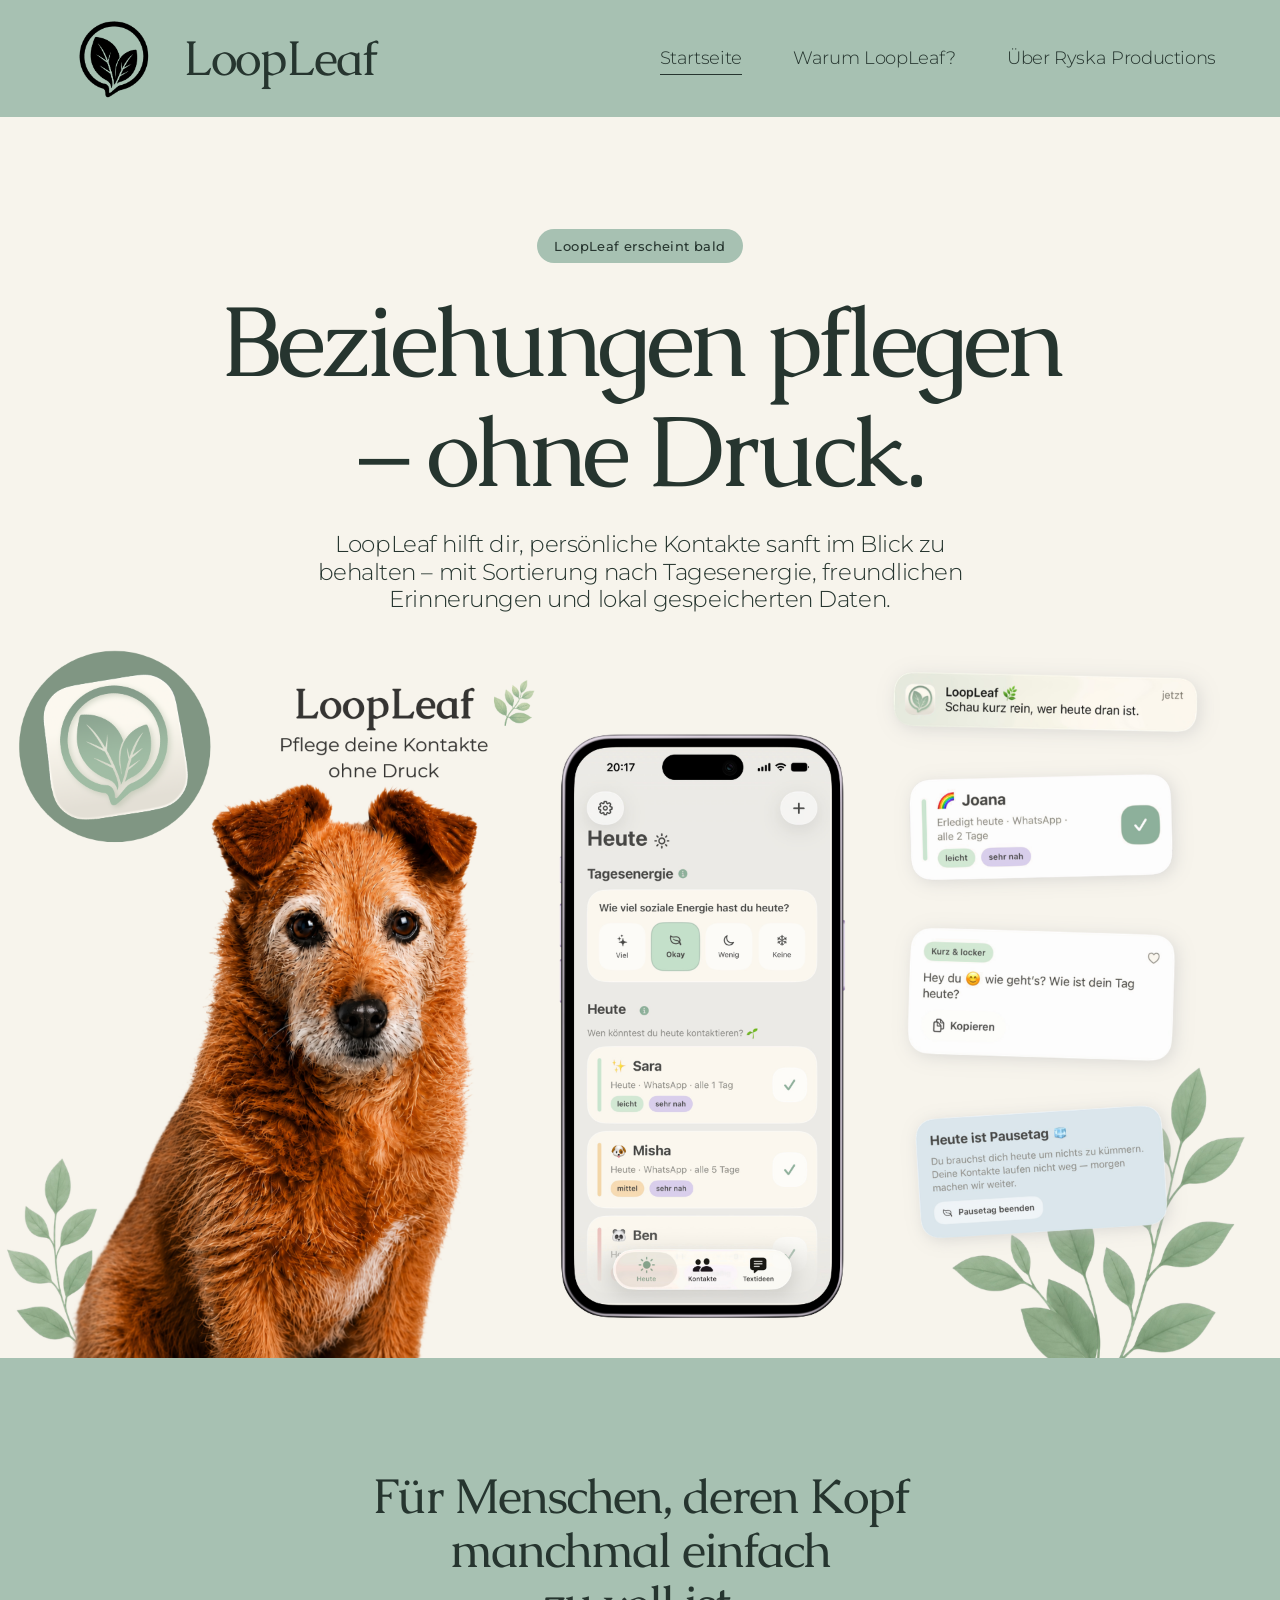
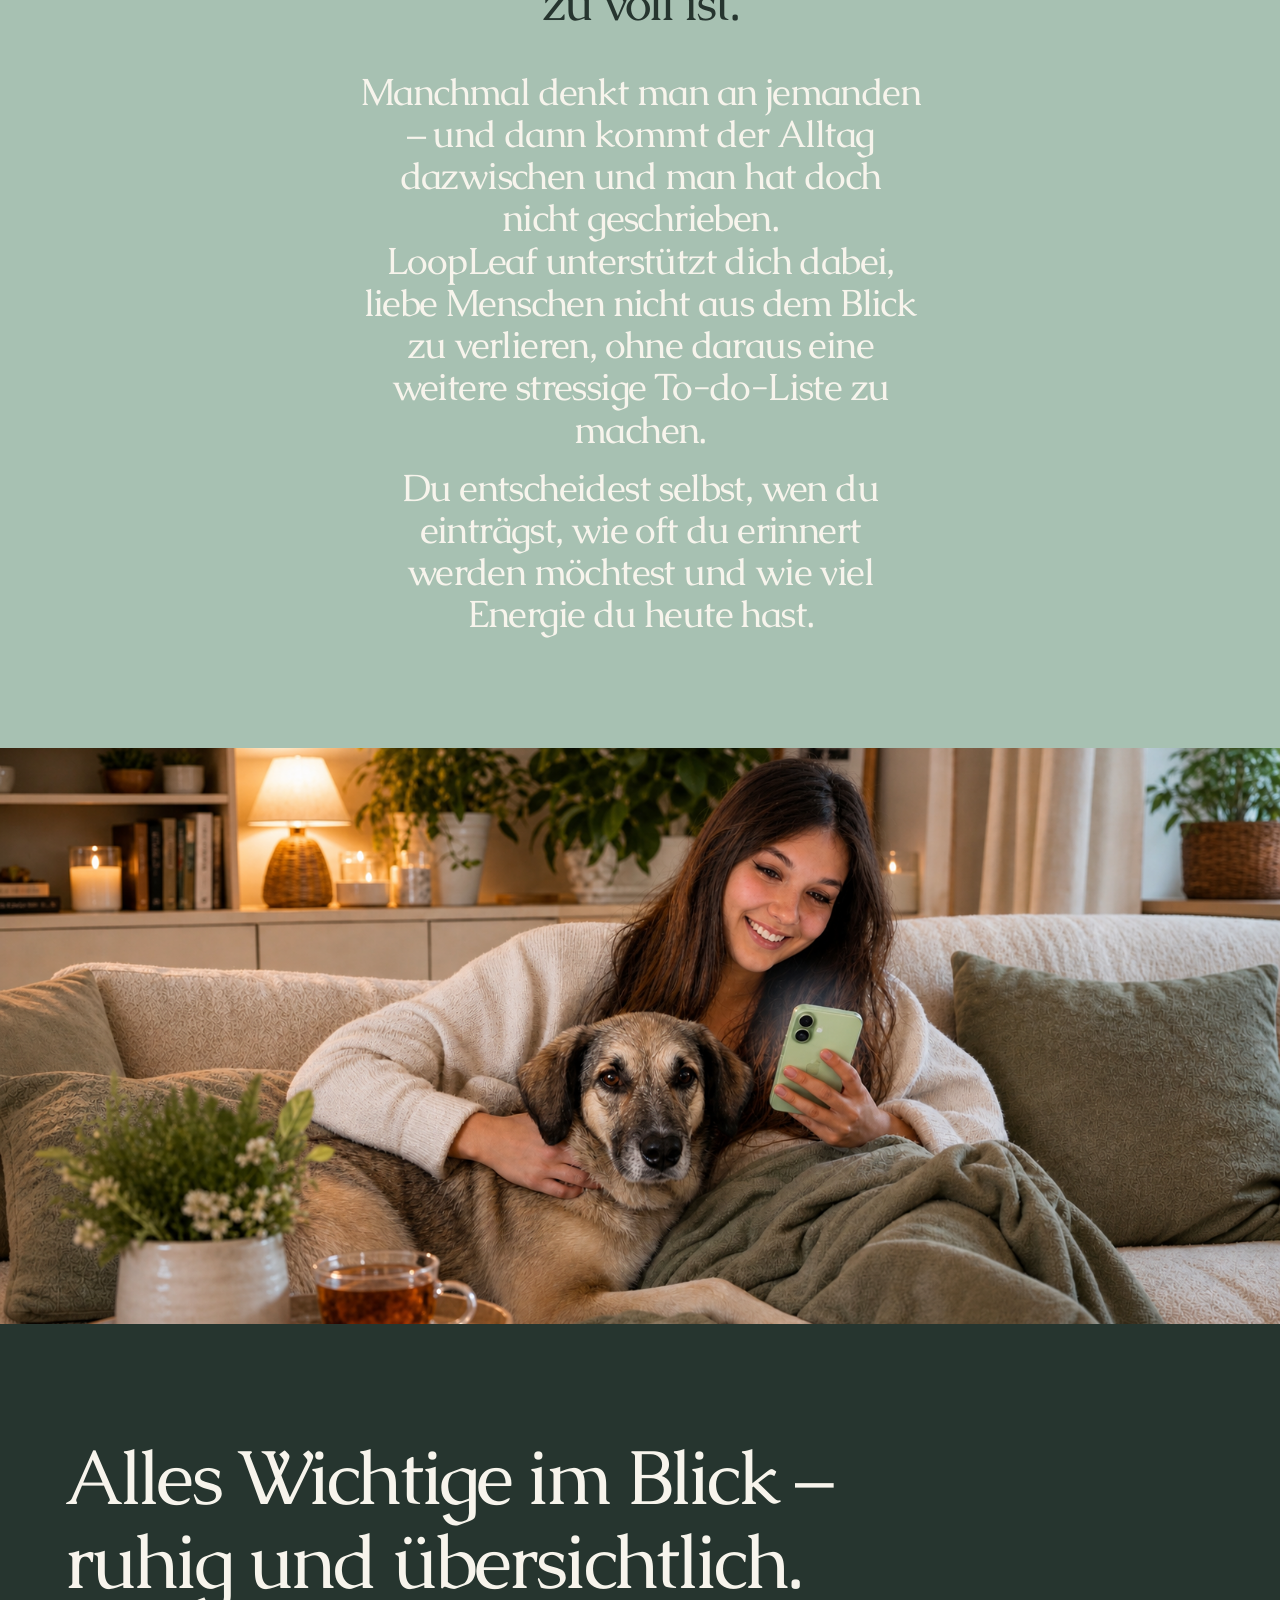
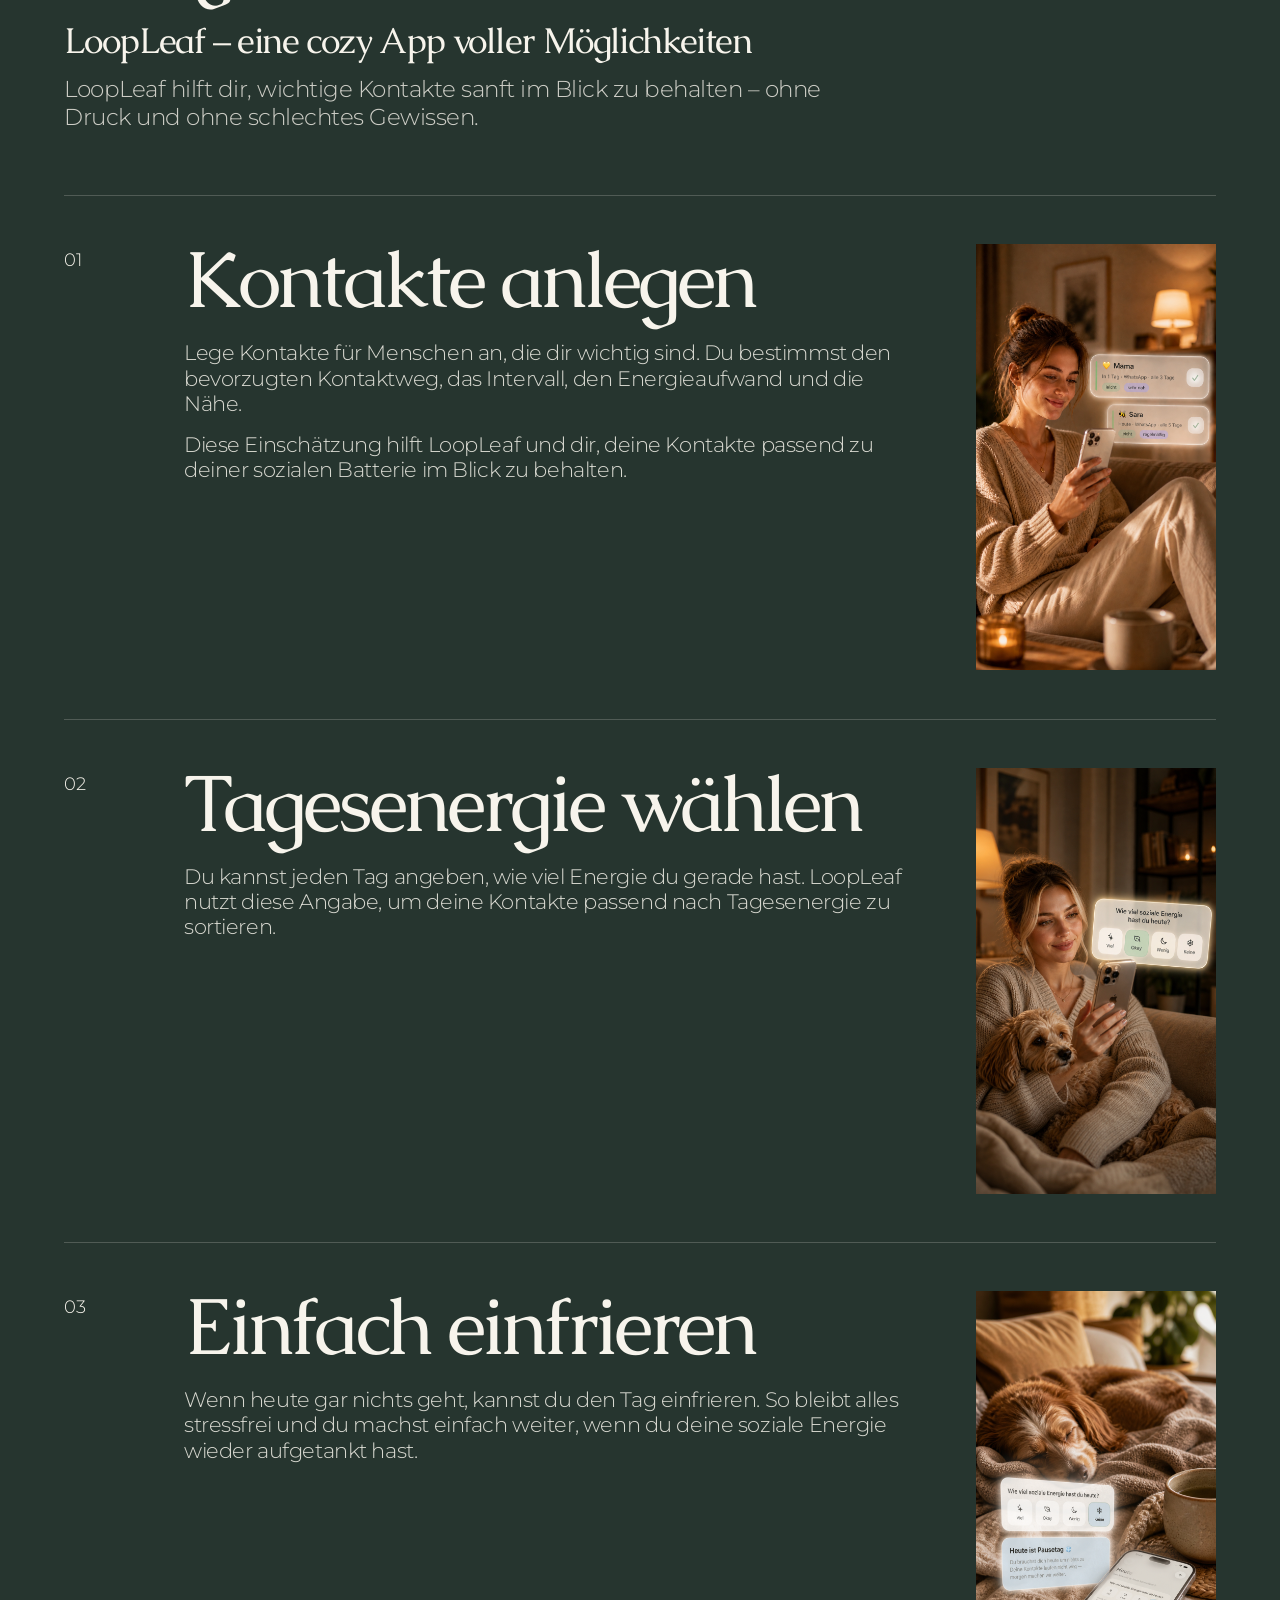
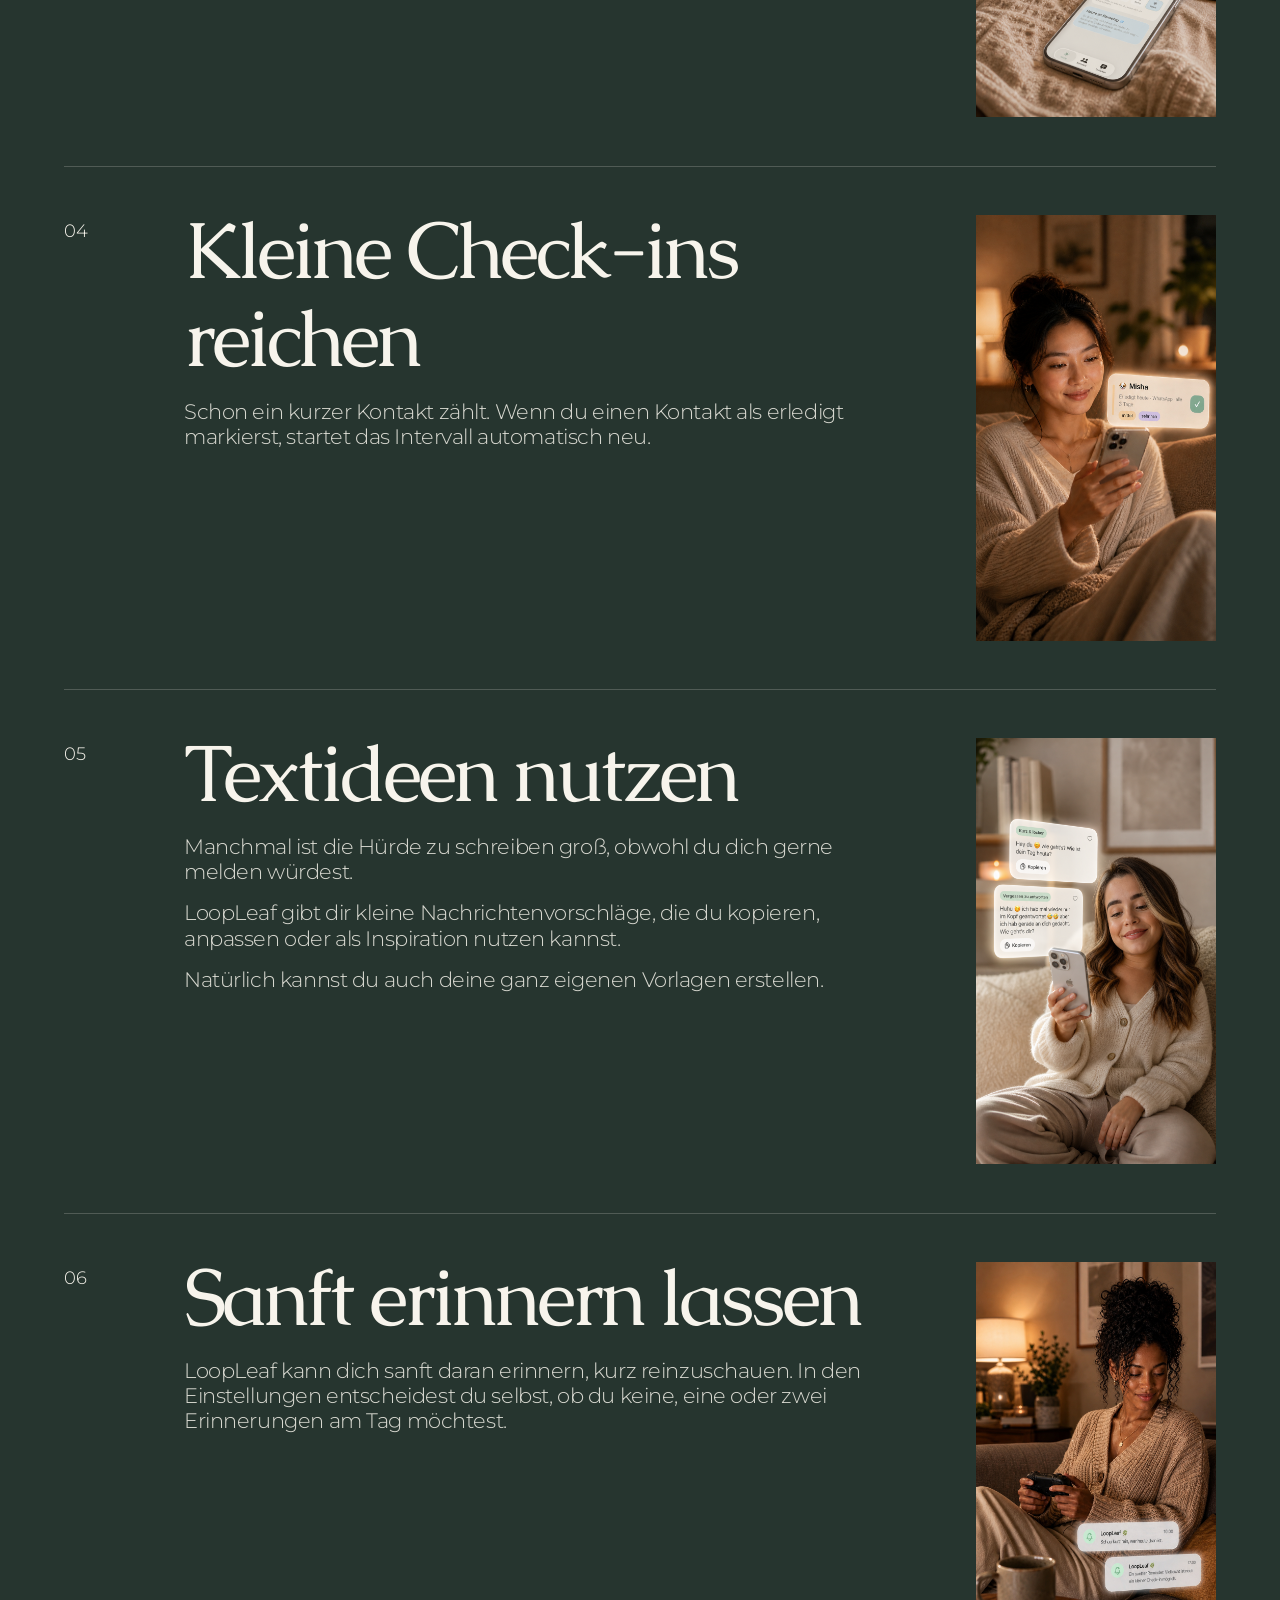
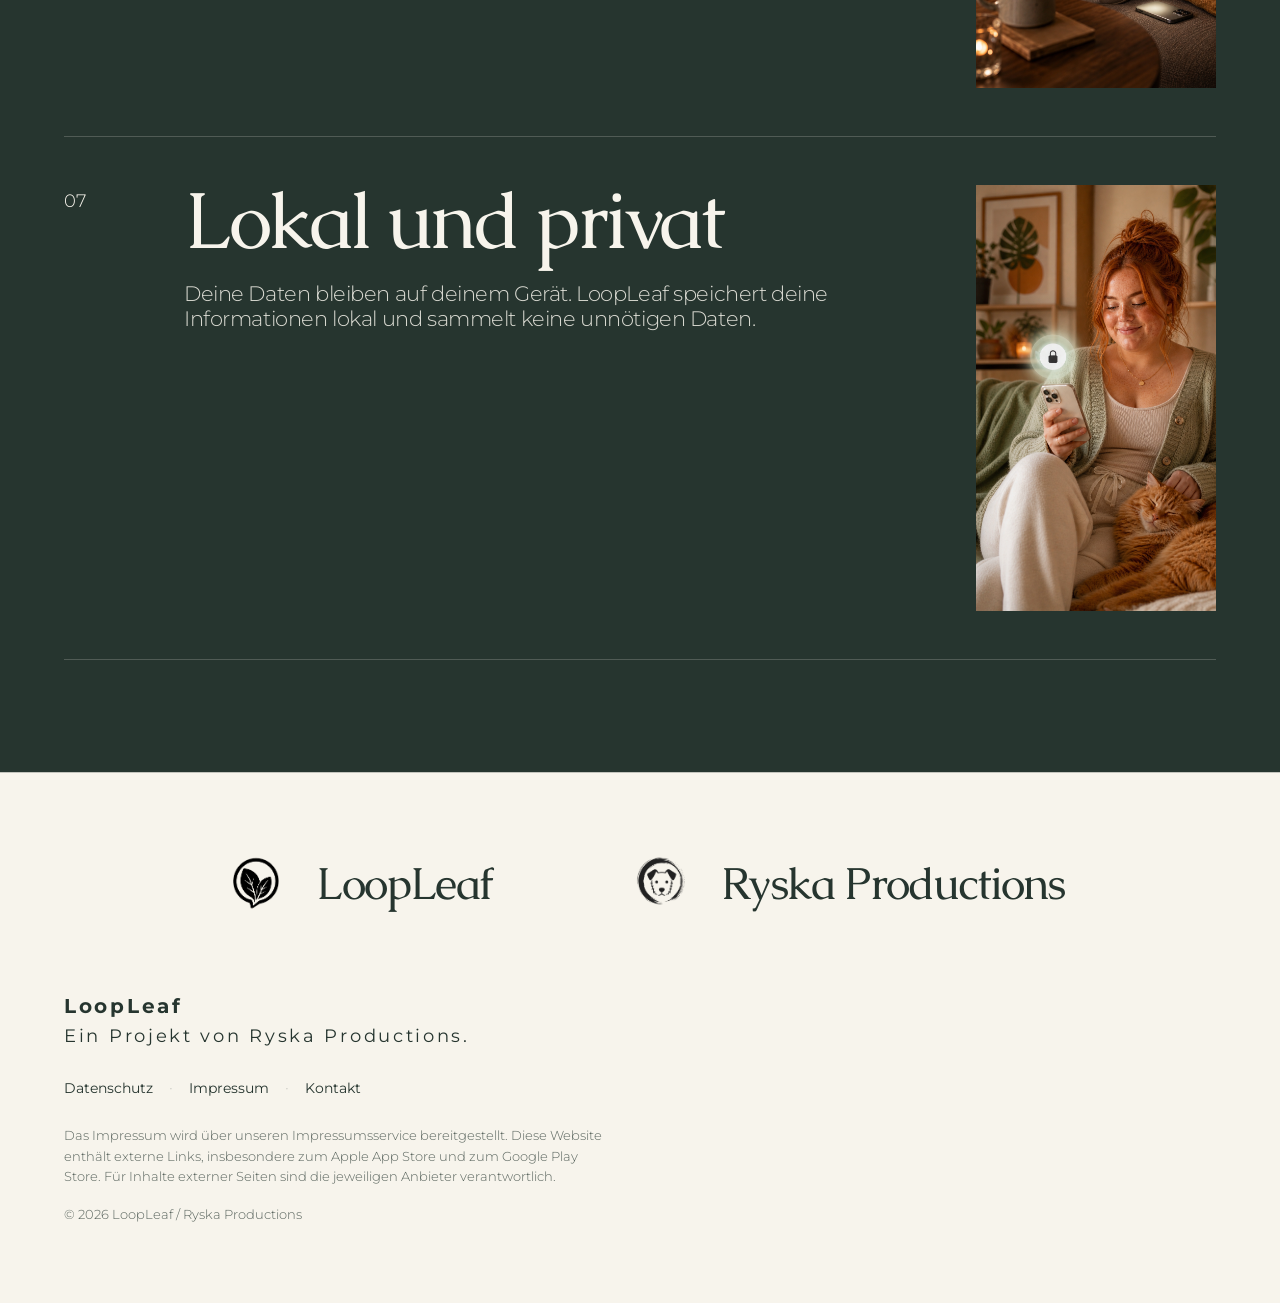
==== index.html @ a7866416 "Add Warum LoopLeaf page" ====
<!DOCTYPE html>
<html lang="de">
<head>
  <meta charset="UTF-8">
  <meta name="viewport" content="width=device-width, initial-scale=1.0">
  <meta name="description" content="LoopLeaf – Beziehungen pflegen ohne Druck. Eine iOS-App von Ryska Productions.">
  <title>LoopLeaf – Beziehungen pflegen ohne Druck.</title>
  <link rel="stylesheet" href="css/styles.css">
  <link rel="icon" href="assets/logos/loopleaf-app-icon-green.png" type="image/png">
  <link rel="apple-touch-icon" href="assets/logos/loopleaf-app-icon-green.png">

  <!-- Open Graph / Social Preview -->
  <meta property="og:type"         content="website">
  <meta property="og:url"          content="https://www.loopleaf.de/">
  <meta property="og:title"        content="LoopLeaf – Beziehungen pflegen ohne Druck.">
  <meta property="og:description"  content="LoopLeaf hilft dir, persönliche Kontakte sanft im Blick zu behalten – ohne Druck und ohne schlechtes Gewissen. Eine App von Ryska Productions.">
  <meta property="og:image"        content="https://www.loopleaf.de/assets/images/OG-Bild-LoopLeaf-1200x630-komp.jpg">
  <meta property="og:image:width"  content="1200">
  <meta property="og:image:height" content="630">
  <meta property="og:image:alt"    content="LoopLeaf – Beziehungen pflegen ohne Druck">
  <meta name="twitter:card"        content="summary_large_image">
  <meta name="twitter:title"       content="LoopLeaf – Beziehungen pflegen ohne Druck.">
  <meta name="twitter:description" content="LoopLeaf hilft dir, persönliche Kontakte sanft im Blick zu behalten – ohne Druck und ohne schlechtes Gewissen. Eine App von Ryska Productions.">
  <meta name="twitter:image"       content="https://www.loopleaf.de/assets/images/OG-Bild-LoopLeaf-1200x630-komp.jpg">
</head>
<body>

  <!-- HEADER -->
  <header class="site-header" id="site-header">
    <div class="header-inner">

      <a href="index.html" class="site-logo" aria-label="LoopLeaf – zur Startseite">
        <img src="assets/logos/loopleaf-logo-black.png" alt="" aria-hidden="true" class="site-logo__icon">
        <span class="site-logo__text">LoopLeaf</span>
      </a>

      <nav class="site-nav" id="site-nav" aria-label="Hauptnavigation">
        <ul role="list">
          <li><a href="index.html" aria-current="page">Startseite</a></li>
          <li><a href="warum.html">Warum LoopLeaf?</a></li>
          <li><a href="ryska.html">Über Ryska Productions</a></li>
        </ul>
      </nav>

      <button
        class="nav-toggle"
        id="nav-toggle"
        aria-expanded="false"
        aria-controls="mobile-nav"
        aria-label="Menü öffnen"
      >
        <span class="nav-toggle-bar" aria-hidden="true"></span>
        <span class="nav-toggle-bar" aria-hidden="true"></span>
        <span class="nav-toggle-bar" aria-hidden="true"></span>
      </button>

    </div>
  </header>

  <!-- MOBILE NAVIGATION -->
  <nav class="mobile-nav" id="mobile-nav" aria-label="Mobile Navigation" aria-hidden="true">
    <ul role="list">
      <li><a href="index.html" aria-current="page">Startseite</a></li>
      <li><a href="warum.html">Warum LoopLeaf?</a></li>
      <li><a href="ryska.html">Über Ryska Productions</a></li>
      <li><a href="datenschutz.html">Datenschutz</a></li>
      <li><a href="https://mein.online-impressum.de/ryska-productions/" target="_blank" rel="noopener noreferrer">Impressum</a></li>
      <li><a href="mailto:ryskaproductions@gmail.com">Kontakt</a></li>
    </ul>
  </nav>

  <!-- HAUPTINHALT -->
  <main id="main-content">

    <!-- 1. HERO -->
    <section class="hero">

      <!-- Textbereich im Container zentriert -->
      <div class="container">
        <div class="hero-text">
          <span class="hero-badge">LoopLeaf erscheint bald</span>
          <h1>Beziehungen pflegen – ohne Druck.</h1>
          <p class="hero-intro">
            LoopLeaf hilft dir, persönliche Kontakte sanft im Blick zu behalten –
            mit Sortierung nach Tagesenergie, freundlichen Erinnerungen und
            lokal gespeicherten Daten.
          </p>
        </div>
      </div>

      <!-- Bild außerhalb des Containers für maximale Breite -->
      <div class="hero-media">
        <picture>
          <source media="(min-width: 1024px)" srcset="assets/images/LoopLeaf-Hero-web-neue-Heute-Seite-richtige-Farbe-Sara.png">
          <source media="(min-width: 768px)" srcset="assets/images/LoopLeaf-Hero-tablet-neue-Heute-Seite-richtige-Farbe-Sara.png">
          <img
            src="assets/images/LoopLeaf-Hero-mobil-neue-Heute-Seite-richtige-Farbe-Sara.png"
            alt="LoopLeaf App Vorschau mit Kontaktliste und sanften Erinnerungen"
            class="hero-image"
          >
        </picture>
      </div>

    </section>


    <!-- 2. ZIELGRUPPEN-ABSCHNITT -->
    <section class="target-section" aria-labelledby="target-heading">
      <div class="container">
        <h2 id="target-heading">Für Menschen, deren Kopf<br>manchmal einfach<br>zu voll ist.</h2>
        <p>
          Manchmal denkt man an jemanden – und dann kommt der Alltag dazwischen und man hat doch nicht geschrieben.<br>
          LoopLeaf unterstützt dich dabei, liebe Menschen nicht aus dem Blick zu verlieren,
          ohne daraus eine weitere stressige To-do-Liste zu machen.
        </p>
        <p>
          Du entscheidest selbst, wen du einträgst, wie oft du erinnert werden möchtest
          und wie viel Energie du heute hast.
        </p>
      </div>
    </section>


    <!-- 3. SOFA-BILD -->
    <div class="sofa-image-section">
      <img
        src="assets/images/loopleaf-sofa-scene.png"
        alt="Frau entspannt mit Hund auf dem Sofa und schaut auf ihr Smartphone"
      >
    </div>


    <!-- 4. FEATURES -->
    <section class="features-section" aria-labelledby="features-heading">
      <div class="container">

        <div class="features-intro">
          <h2 id="features-heading">Alles Wichtige<br class="mobile-br"> im Blick –<br>ruhig und<br class="mobile-br"> übersichtlich.</h2>
          <p class="features-subline">LoopLeaf – eine cozy App voller Möglichkeiten</p>
          <p class="features-desc">
            LoopLeaf hilft dir, wichtige Kontakte sanft im Blick zu behalten –
            ohne Druck und ohne schlechtes Gewissen.
          </p>
        </div>

        <div class="features-list">

          <!-- Feature 01 -->
          <article class="feature-item">
            <p class="feature-number">01</p>
            <div class="feature-content">
              <h3>Kontakte anlegen</h3>
              <p>
                Lege Kontakte für Menschen an, die dir wichtig sind. Du bestimmst den
                bevorzugten Kontaktweg, das Intervall, den Energieaufwand und die Nähe.
              </p>
              <p>
                Diese Einschätzung hilft LoopLeaf und dir, deine Kontakte passend zu deiner
                sozialen Batterie im Blick zu behalten.
              </p>
            </div>
            <img
              src="assets/images/feature-kontakte.png"
              alt="Kontaktübersicht in der LoopLeaf App"
              class="feature-image"
            >
          </article>

          <!-- Feature 02 -->
          <article class="feature-item">
            <p class="feature-number">02</p>
            <div class="feature-content">
              <h3>Tagesenergie wählen</h3>
              <p>
                Du kannst jeden Tag angeben, wie viel Energie du gerade hast.
                LoopLeaf nutzt diese Angabe, um deine Kontakte passend nach
                Tagesenergie zu sortieren.
              </p>
            </div>
            <img
              src="assets/images/feature-tagesenergie.png"
              alt="Frau mit Hund wählt ihre Tagesenergie"
              class="feature-image"
            >
          </article>

          <!-- Feature 03 -->
          <article class="feature-item">
            <p class="feature-number">03</p>
            <div class="feature-content">
              <h3>Einfach einfrieren</h3>
              <p>
                Wenn heute gar nichts geht, kannst du den Tag einfrieren.
                So bleibt alles stressfrei und du machst einfach weiter, wenn du deine soziale Energie wieder aufgetankt hast.
              </p>
            </div>
            <img
              src="assets/images/feature-pausetag.png"
              alt="Schlafender Hund als Symbol für den Pausetag"
              class="feature-image"
            >
          </article>

          <!-- Feature 04 -->
          <article class="feature-item">
            <p class="feature-number">04</p>
            <div class="feature-content">
              <h3>Kleine Check-ins reichen</h3>
              <p>
                Schon ein kurzer Kontakt zählt. Wenn du einen Kontakt als erledigt
                markierst, startet das Intervall automatisch neu.
              </p>
            </div>
            <img
              src="assets/images/feature-checkin.png"
              alt="Frau hakt einen Kontakt in LoopLeaf ab"
              class="feature-image"
            >
          </article>

          <!-- Feature 05 -->
          <article class="feature-item">
            <p class="feature-number">05</p>
            <div class="feature-content">
              <h3>Textideen nutzen</h3>
              <p>
                Manchmal ist die Hürde zu schreiben groß, obwohl du dich gerne
                melden würdest.
              </p>
              <p>
                LoopLeaf gibt dir kleine Nachrichtenvorschläge, die du kopieren,
                anpassen oder als Inspiration nutzen kannst.
              </p>
              <p>
                Natürlich kannst du auch deine ganz eigenen Vorlagen erstellen.
              </p>
            </div>
            <img
              src="assets/images/feature-textideen.png"
              alt="Nachrichtenvorschläge in der LoopLeaf App"
              class="feature-image"
            >
          </article>

          <!-- Feature 06 -->
          <article class="feature-item">
            <p class="feature-number">06</p>
            <div class="feature-content">
              <h3>Sanft erinnern lassen</h3>
              <p>
                LoopLeaf kann dich sanft daran erinnern, kurz reinzuschauen.
                In den Einstellungen entscheidest du selbst, ob du keine, eine
                oder zwei Erinnerungen am Tag möchtest.
              </p>
            </div>
            <img
              src="assets/images/feature-erinnerungen.png"
              alt="Sanfte Benachrichtigung von LoopLeaf"
              class="feature-image"
            >
          </article>

          <!-- Feature 07 -->
          <article class="feature-item">
            <p class="feature-number">07</p>
            <div class="feature-content">
              <h3>Lokal und privat</h3>
              <p>
                Deine Daten bleiben auf deinem Gerät. LoopLeaf speichert deine
                Informationen lokal und sammelt keine unnötigen Daten.
              </p>
            </div>
            <img
              src="assets/images/feature-lokal-privat.png"
              alt="Frau mit Katze als Symbol für Privatsphäre und Sicherheit"
              class="feature-image"
            >
          </article>

        </div>
      </div>
    </section>

  </main>


  <!-- FOOTER -->
  <footer class="site-footer">
    <div class="footer-inner">

      <!-- Obere Branding-Zeile -->
      <div class="footer-brand-row">
        <div class="footer-brand-item">
          <img src="assets/logos/loopleaf-logo-black.png" alt="" aria-hidden="true" class="footer-brand-logo">
          <span class="footer-brand-title">LoopLeaf</span>
        </div>
        <div class="footer-brand-item">
          <img src="assets/logos/ryska-productions-logo.png" alt="" aria-hidden="true" class="footer-brand-logo">
          <span class="footer-brand-title">Ryska Productions</span>
        </div>
      </div>

      <!-- Unterer Textblock -->
      <div class="footer-meta">
        <p class="footer-small-heading">LoopLeaf</p>
        <p class="footer-subline">Ein Projekt von Ryska Productions.</p>

        <nav class="footer-nav" aria-label="Footer-Navigation">
          <a href="datenschutz.html">Datenschutz</a>
          <span class="footer-divider" aria-hidden="true">·</span>
          <a href="https://mein.online-impressum.de/ryska-productions/" target="_blank" rel="noopener noreferrer">Impressum</a>
          <span class="footer-divider" aria-hidden="true">·</span>
          <a href="mailto:ryskaproductions@gmail.com">Kontakt</a>
        </nav>

        <p class="footer-note">
          Das Impressum wird über unseren Impressumsservice bereitgestellt.
          Diese Website enthält externe Links, insbesondere zum Apple App Store und zum Google Play Store.
          Für Inhalte externer Seiten sind die jeweiligen Anbieter verantwortlich.
        </p>

        <p class="footer-copyright">© 2026 LoopLeaf / Ryska Productions</p>
      </div>

    </div>
  </footer>

  <script src="js/main.js"></script>
</body>
</html>
---- css/styles.css ----
/* ================================================================
   LoopLeaf Website – styles.css
   Mobile-first, responsive
   ================================================================ */


/* --- 1. FONTS (lokal eingebunden) --- */

@font-face {
  font-family: 'Montserrat';
  src: url('../assets/fonts/Montserrat/Montserrat-VariableFont_wght.ttf') format('truetype');
  font-weight: 100 900;
  font-style: normal;
  font-display: swap;
}

@font-face {
  font-family: 'Montserrat';
  src: url('../assets/fonts/Montserrat/Montserrat-Italic-VariableFont_wght.ttf') format('truetype');
  font-weight: 100 900;
  font-style: italic;
  font-display: swap;
}

@font-face {
  font-family: 'Caudex';
  src: url('../assets/fonts/caudex/Caudex-Regular.ttf') format('truetype');
  font-weight: 400;
  font-style: normal;
  font-display: swap;
}

@font-face {
  font-family: 'Caudex';
  src: url('../assets/fonts/caudex/Caudex-Bold.ttf') format('truetype');
  font-weight: 700;
  font-style: normal;
  font-display: swap;
}

@font-face {
  font-family: 'Caudex';
  src: url('../assets/fonts/caudex/Caudex-Italic.ttf') format('truetype');
  font-weight: 400;
  font-style: italic;
  font-display: swap;
}

@font-face {
  font-family: 'Caudex';
  src: url('../assets/fonts/caudex/Caudex-BoldItalic.ttf') format('truetype');
  font-weight: 700;
  font-style: italic;
  font-display: swap;
}


/* --- 2. CUSTOM PROPERTIES --- */

:root {
  /* Grundfarben */
  --color-cream:       #F7F4EC;   /* Seitenhintergrund, helle Sektionen */
  --color-dark-green:  #26352F;   /* Feature-Sektion, Überschriften, Buttons */

  /* Weitere Grundfarben */
  --color-muted:       #C3C4BD;   /* Trennlinien, dezente Ränder */
  --color-mid-green:   #8F958E;   /* sekundärer Text, gedämpfte Elemente */
  --color-text-soft:   #5A655E;   /* Fließtext weich */

  /* Akzentfarben */
  --color-sage:        #A7C1B2;   /* Kopfzeile, Badges, Highlights */
  --color-sage-dark:   #6F8B79;   /* Hover-Zustände, sekundäre Akzente */
  --color-white:       #FFFFFF;   /* Text auf dunklem / salbeigrünem Hintergrund */
  --color-sage-light:  #C8D3CC;   /* helle Sektionshintergründe (Ryska-Seite) */

  /* Aliase für Lesbarkeit im Code */
  --color-text:        var(--color-dark-green);
  --color-border-soft: var(--color-muted);
  --color-card:        var(--color-white);

  /* Schriften */
  --font-heading: 'Caudex', Georgia, serif;
  --font-body:    'Montserrat', system-ui, -apple-system, BlinkMacSystemFont, 'Segoe UI', sans-serif;

  /* Abstände */
  --space-xs:  0.5rem;
  --space-sm:  1rem;
  --space-md:  1.5rem;
  --space-lg:  2.5rem;
  --space-xl:  4rem;
  --space-2xl: 7rem;

  /* Header */
  --header-height: 64px;

  /* Rundungen */
  --radius-sm:   4px;
  --radius-md:   8px;
  --radius-pill: 999px;

  /* Übergänge */
  --transition-fast: 0.2s ease;
  --transition-base: 0.3s ease;
}


/* --- 3. RESET & BASIS --- */

*,
*::before,
*::after {
  box-sizing: border-box;
  margin: 0;
  padding: 0;
}

html {
  scroll-behavior: smooth;
}

body {
  font-family: var(--font-body);
  font-weight: 300;
  font-size: 1rem;
  line-height: 1.75;
  color: var(--color-text);
  background-color: var(--color-cream);
  padding-top: var(--header-height);
  -webkit-font-smoothing: antialiased;
  -moz-osx-font-smoothing: grayscale;
}

img {
  max-width: 100%;
  height: auto;
  display: block;
}

ul {
  list-style: none;
}

a {
  color: inherit;
  text-decoration: none;
}

button {
  font-family: var(--font-body);
  cursor: pointer;
  border: none;
  background: none;
}


/* --- 4. TYPOGRAFIE --- */

h1, h2, h3, h4, h5, h6 {
  font-family: var(--font-heading);
  font-weight: 400;
  line-height: 1.2;
  color: var(--color-dark-green);
}

h1 { font-size: clamp(2rem,   5vw, 3.5rem); }
h2 { font-size: clamp(1.5rem, 3.5vw, 2.5rem); }
h3 { font-size: clamp(1.2rem, 2.5vw, 1.75rem); }

p {
  max-width: 65ch;
}


/* --- 5. LAYOUT-UTILITIES --- */

.container {
  width: 100%;
  max-width: 1200px;
  margin-inline: auto;
  padding-inline: var(--space-md);
}

.section {
  padding-block: var(--space-xl);
}

/* Zeilenumbruch nur auf Mobile sichtbar */
.mobile-br {
  display: none;
}
@media (max-width: 768px) {
  .mobile-br {
    display: block;
  }
}


/* --- 6. HEADER --- */

.site-header {
  position: fixed;
  top: 0;
  left: 0;
  right: 0;
  z-index: 100;
  height: var(--header-height);
  background-color: var(--color-sage);
  border-bottom: none;
  transition: transform var(--transition-base);
}

.site-header--hidden {
  transform: translateY(-100%);
}

.header-inner {
  display: flex;
  align-items: center;
  justify-content: space-between;
  height: 100%;
  max-width: 1200px;
  margin-inline: auto;
  padding-inline: var(--space-md);
}

/* Logo / Brand-Gruppe links */
.site-logo {
  display: flex;
  align-items: center;
  gap: clamp(8px, 1.5vw, 20px);
  text-decoration: none;
  color: var(--color-dark-green);
}

/* Schwarzes PNG – kein Farbfilter, dunkel auf salbeigrünem Header */
.site-logo__icon {
  height: clamp(40px, 9vw, 100px);
  width: auto;
  object-fit: contain;
  flex-shrink: 0;
}

.site-logo__text {
  font-family: var(--font-heading);
  font-size: clamp(1.25rem, 3.8vw, 50px);
  font-weight: 400;
  color: var(--color-dark-green);
  letter-spacing: -0.5px;
  line-height: 1.1;
  white-space: nowrap;
}

@media (min-width: 1024px) {
  .site-logo__text {
    letter-spacing: -2px;
  }
}


/* --- 7. NAVIGATION (Desktop) --- */

.site-nav {
  display: none;
}

.site-nav ul {
  display: flex;
  align-items: center;
  gap: clamp(2rem, 4vw, 4rem);
}

.site-nav a {
  font-family: var(--font-body);
  font-weight: 300;
  font-size: 18px;
  line-height: 21.5px;
  color: var(--color-dark-green);
  text-decoration: none;
  letter-spacing: -0.36px;
  white-space: nowrap;
  transition: color var(--transition-fast);
  position: relative;
  padding-bottom: 3px;
}

.site-nav a:hover {
  color: var(--color-sage-dark);
}

/* Aktive Seite: dezente Unterlinie in Dunkelgrün */
.site-nav a[aria-current="page"] {
  color: var(--color-dark-green);
}

.site-nav a[aria-current="page"]::after {
  content: '';
  position: absolute;
  bottom: -3px;
  left: 0;
  right: 0;
  height: 1px;
  background-color: var(--color-dark-green);
}

/* Hamburger-Button (Mobile) */
.nav-toggle {
  display: flex;
  flex-direction: column;
  justify-content: center;
  gap: 5px;
  width: 44px;
  height: 44px;
  padding: 10px;
  background: none;
  border: none;
  cursor: pointer;
  color: var(--color-dark-green);
  border-radius: var(--radius-sm);
}

.nav-toggle-bar {
  display: block;
  width: 22px;
  height: 1.5px;
  background-color: var(--color-dark-green);
  border-radius: 2px;
  transition:
    transform var(--transition-base),
    opacity   var(--transition-base);
  transform-origin: center;
}

/* Hamburger → X Animation */
.nav-toggle[aria-expanded="true"] .nav-toggle-bar:nth-child(1) {
  transform: translateY(6.5px) rotate(45deg);
}
.nav-toggle[aria-expanded="true"] .nav-toggle-bar:nth-child(2) {
  opacity: 0;
  transform: scaleX(0);
}
.nav-toggle[aria-expanded="true"] .nav-toggle-bar:nth-child(3) {
  transform: translateY(-6.5px) rotate(-45deg);
}

/* Mobile Navigation (ausklappbar) */
.mobile-nav {
  display: none;
  position: fixed;
  top: var(--header-height);
  left: 0;
  right: 0;
  background-color: var(--color-sage-light);
  border-bottom: 1px solid var(--color-muted);
  z-index: 99;
  padding-block: var(--space-xs);
}

.mobile-nav.is-open {
  display: block;
}

.mobile-nav ul {
  max-width: 1200px;
  margin-inline: auto;
  padding-inline: var(--space-md);
}

.mobile-nav li + li {
  border-top: 1px solid var(--color-muted);
}

.mobile-nav a {
  display: block;
  padding-block: var(--space-sm);
  font-weight: 400;
  font-size: 1rem;
  color: var(--color-dark-green);
  text-decoration: none;
  transition: color var(--transition-fast);
}

.mobile-nav a:hover,
.mobile-nav a[aria-current="page"] {
  color: var(--color-sage-dark);
}


/* --- 8. BUTTONS --- */

.btn {
  display: inline-flex;
  align-items: center;
  justify-content: center;
  gap: var(--space-xs);
  padding: 0.75rem 1.75rem;
  border-radius: var(--radius-pill);
  font-family: var(--font-body);
  font-weight: 400;
  font-size: 0.95rem;
  letter-spacing: 0.02em;
  text-decoration: none;
  cursor: pointer;
  border: none;
  transition:
    background-color var(--transition-fast),
    color            var(--transition-fast),
    box-shadow       var(--transition-fast);
}

.btn--primary {
  background-color: var(--color-dark-green);
  color: var(--color-cream);
}

.btn--primary:hover {
  background-color: #1a2520;
}

.btn--outline {
  background-color: transparent;
  color: var(--color-dark-green);
  border: 1px solid var(--color-dark-green);
}

.btn--outline:hover {
  background-color: var(--color-dark-green);
  color: var(--color-cream);
}


/* --- 9. FOOTER --- */

.site-footer {
  background-color: var(--color-cream);
  border-top: 1px solid var(--color-muted);
  padding-block: clamp(48px, 6vw, 90px);
}

.footer-inner {
  max-width: 1200px;
  margin-inline: auto;
  padding-inline: var(--space-md);
}

/* --- Obere Branding-Zeile: LoopLeaf links, Ryska rechts --- */

.footer-brand-row {
  display: flex;
  align-items: center;
  justify-content: center;
  gap: clamp(48px, 10vw, 160px);
  margin-bottom: clamp(48px, 6vw, 80px);
  flex-wrap: wrap;
}

.footer-brand-item {
  display: flex;
  align-items: center;
  gap: clamp(12px, 1.5vw, 22px);
}

/* Logos: feste Maße aus Wix-Referenz, contain verhindert Beschneidung */
.footer-brand-logo {
  width: 82px;
  height: 66px;
  object-fit: contain;
  object-position: center;
  display: block;
  flex-shrink: 0;
}

/* Große Schriftzüge: Caudex, nah an Wix-Referenz 45px */
.footer-brand-title {
  font-family: var(--font-heading);
  font-size: clamp(1.75rem, 3.5vw, 45px);
  font-weight: 400;
  line-height: 1.1;
  letter-spacing: -1.8px;
  color: var(--color-dark-green);
  white-space: nowrap;
}

/* --- Unterer Textblock --- */

.footer-meta {
  max-width: 760px;
}

/* „LoopLeaf" – kleines Heading: Montserrat Bold mit weitem Tracking */
.footer-small-heading {
  font-family: var(--font-body);
  font-size: 20px;
  font-weight: 700;
  line-height: 27px;
  letter-spacing: 2.7px;
  color: var(--color-dark-green);
  margin-bottom: 0.2rem;
  max-width: none;
}

/* „Ein Projekt von Ryska Productions." */
.footer-subline {
  font-family: var(--font-body);
  font-size: 18px;
  font-weight: 400;
  line-height: 27px;
  letter-spacing: 2.7px;
  color: var(--color-dark-green);
  margin-bottom: var(--space-md);
  max-width: none;
}

.footer-nav {
  display: flex;
  flex-wrap: wrap;
  gap: 0.25rem var(--space-sm);
  align-items: center;
  margin-bottom: var(--space-md);
}

.footer-nav a {
  font-family: var(--font-body);
  font-size: 0.875rem;
  font-weight: 400;
  color: var(--color-dark-green);
  text-decoration: none;
  transition: color var(--transition-fast);
}

.footer-nav a:hover {
  color: var(--color-sage-dark);
  text-decoration: underline;
}

.footer-divider {
  color: var(--color-muted);
  user-select: none;
}

.footer-note {
  font-family: var(--font-body);
  font-size: 0.8rem;
  color: var(--color-text-soft);
  line-height: 1.6;
  margin-bottom: var(--space-sm);
  max-width: 60ch;
}

.footer-copyright {
  font-family: var(--font-body);
  font-size: 0.8rem;
  color: var(--color-text-soft);
  max-width: none;
}

@media (max-width: 768px) {
  .footer-brand-row {
    flex-direction: column;
    align-items: flex-start;
    gap: 1.5rem;
  }

  .footer-brand-title {
    font-size: clamp(1.5rem, 8vw, 38px);
    letter-spacing: -1px;
  }

  .footer-brand-logo {
    width: 68px;
    height: auto;
  }
}


/* --- 10. RESPONSIVE --- */

@media (min-width: 640px) {
  :root {
    --header-height: 80px;
  }
}

@media (min-width: 1024px) {
  :root {
    --header-height: 117px;
  }

  .site-nav {
    display: block;
  }

  .nav-toggle {
    display: none;
  }
}


/* --- 11. REDUCED MOTION --- */

@media (prefers-reduced-motion: reduce) {
  html {
    scroll-behavior: auto;
  }

  .site-header,
  .nav-toggle-bar,
  .site-nav a,
  .mobile-nav a,
  .btn,
  .footer-nav a {
    transition: none;
  }
}


/* --- 12. FOKUS-STILE (Barrierearmut) --- */

:focus-visible {
  outline: 2px solid var(--color-sage);
  outline-offset: 3px;
  border-radius: var(--radius-sm);
}


/* ================================================================
   STARTSEITE
   ================================================================ */


/* --- HERO --- */

.hero {
  background-color: var(--color-cream);
  padding-top: var(--space-xl);
  padding-bottom: 0;
  text-align: center;
}

.hero-text {
  display: flex;
  flex-direction: column;
  align-items: center;
  margin-bottom: var(--space-md);
}

.hero-badge {
  display: inline-flex;
  align-items: center;
  background-color: var(--color-sage);
  color: var(--color-dark-green);
  padding: 0.35rem 1.1rem;
  border-radius: var(--radius-pill);
  font-size: 0.82rem;
  font-weight: 500;
  letter-spacing: 0.03em;
  margin-bottom: var(--space-md);
}

.hero h1 {
  font-size: clamp(3.2rem, 7vw, 100px);
  line-height: 1.1;
  letter-spacing: clamp(-5px, -0.35vw, -1px);
  max-width: 16ch;
  margin-bottom: var(--space-md);
}

.hero-intro {
  font-size: clamp(1rem, 1.8vw, 24px);
  color: var(--color-dark-green);
  max-width: 44ch;
  line-height: 1.2;
  letter-spacing: -0.02em;
}

/* Bild außerhalb des Containers – nutzt volle Viewport-Breite */
.hero-media {
  margin-top: var(--space-md);
}

/* Kein object-fit: cover → keine seitliche Beschneidung */
.hero-image {
  width: 100%;
  height: auto;
  display: block;
  border-radius: var(--radius-md) var(--radius-md) 0 0;
}

@media (min-width: 768px) {
  .hero {
    padding-top: var(--space-2xl);
  }
}

@media (min-width: 1024px) {
  .hero h1 {
    font-size: 100px;
    line-height: 110px;
    letter-spacing: -5px;
  }
}


/* --- ZIELGRUPPEN-ABSCHNITT --- */

.target-section {
  background-color: var(--color-sage); /* #A7C1B2 */
  padding-block: var(--space-2xl);
  text-align: center;
}

.target-section h2 {
  font-family: var(--font-heading);
  font-size: clamp(1.8rem, 3.8vw, 49px);
  font-weight: 400;
  color: var(--color-dark-green);
  letter-spacing: -1.96px;
  line-height: 1.1;
  max-width: 22ch;
  margin-inline: auto;
  margin-bottom: var(--space-lg);
}

.target-section p {
  font-family: var(--font-heading);
  font-size: clamp(1rem, 3vw, 40px);
  font-weight: 400;
  color: var(--color-cream);
  letter-spacing: -1.6px;
  line-height: 1.1;
  max-width: 28ch;
  margin-inline: auto;
}

.target-section p + p {
  margin-top: var(--space-sm);
}

@media (max-width: 768px) {
  .target-section p {
    font-size: 1.4rem;
    line-height: 1.4;
  }
}


/* --- SOFA-BILD --- */

.sofa-image-section {
  overflow: hidden;
}

.sofa-image-section img {
  width: 100%;
  height: clamp(280px, 45vw, 580px);
  object-fit: cover;
  object-position: center;
}


/* --- FEATURES: Einleitung --- */

.features-section {
  background-color: var(--color-dark-green);
  padding-block: var(--space-2xl);
}

.features-intro {
  margin-bottom: var(--space-xl);
}

.features-intro h2 {
  font-family: var(--font-heading);
  font-size: clamp(2.5rem, 6vw, 80px);
  font-weight: 400;
  line-height: 1.1;
  letter-spacing: clamp(-4px, -0.3vw, -1px);
  color: var(--color-cream);
  margin-bottom: var(--space-sm);
}

.features-subline {
  font-family: var(--font-heading);
  font-size: clamp(1.25rem, 2.8vw, 40px);
  font-weight: 400;
  letter-spacing: -1.6px;
  line-height: 1.1;
  color: var(--color-cream);
  margin-bottom: var(--space-sm);
}

.features-desc {
  font-family: var(--font-body);
  font-size: clamp(0.95rem, 1.8vw, 25px);
  font-weight: 300;
  letter-spacing: -0.5px;
  line-height: 1.2;
  color: rgba(247, 244, 236, 0.8);
  max-width: 55ch;
}

/* Trennlinie oben über erstem Feature */
.features-list {
  border-top: 1px solid rgba(247, 244, 236, 0.2);
}


/* --- FEATURES: Reihen – Mobile --- */

/* Auf Mobile: Zahl oben, Content darunter, Bild ganz unten */
.feature-item {
  display: grid;
  grid-template-columns: 1fr;
  gap: var(--space-sm);
  padding-block: var(--space-lg);
  border-bottom: 1px solid rgba(247, 244, 236, 0.2);
}

.feature-number {
  font-family: var(--font-body);
  font-size: 1rem;
  font-weight: 300;
  color: var(--color-cream);
  letter-spacing: -0.36px;
  line-height: 1.2;
}

.feature-item h3 {
  font-family: var(--font-heading);
  font-size: clamp(2rem, 5vw, 80px);
  font-weight: 400;
  line-height: 1.1;
  letter-spacing: clamp(-4px, -0.28vw, -1px);
  color: var(--color-cream);
  margin-bottom: var(--space-sm);
}

.feature-content p {
  color: rgba(247, 244, 236, 0.85);
  font-family: var(--font-body);
  font-size: clamp(0.9rem, 1.5vw, 21px);
  font-weight: 300;
  letter-spacing: -0.42px;
  line-height: 1.2;
}

.feature-content p + p {
  margin-top: var(--space-sm);
}

/* Mobile: Bild am Ende der Reihe, natürliche Proportionen */
.feature-image {
  width: 100%;
  max-width: 280px;
  height: auto;
  border-radius: var(--radius-sm);
}


/* --- FEATURES: Reihen – Tablet (768px) ---
   Drei Spalten: [Zahl | Content | Bild]
   Zahl sitzt links neben der Überschrift, nicht darüber */

@media (min-width: 768px) {
  .feature-item {
    display: grid;
    grid-template-columns: 40px 1fr 220px;
    column-gap: var(--space-lg);
    row-gap: 0;
    padding-block: var(--space-lg);
    align-items: start;
  }

  .feature-number {
    grid-column: 1;
    grid-row: 1;
    font-size: 18px;
    padding-top: 10px;
  }

  .feature-content {
    grid-column: 2;
    grid-row: 1;
  }

  /* Bild streckt sich auf volle Reihenhöhe.
     padding-block: 8px erzeugt symmetrischen Abstand zu den Trennlinien.
     object-fit: contain verhindert horizontale Beschneidung. */
  .feature-image {
    grid-column: 3;
    grid-row: 1;
    width: 100%;
    height: 100%;
    align-self: stretch;
    box-sizing: border-box;
    padding-block: 8px;
    object-fit: contain;
    object-position: center;
    border-radius: var(--radius-sm);
  }
}


/* --- FEATURES: Reihen – Desktop (1024px) --- */

@media (min-width: 1024px) {
  .feature-item {
    grid-template-columns: 56px 1fr 240px;
    column-gap: var(--space-xl);
  }

  .feature-number {
    padding-top: 14px;
  }

  .feature-item h3 {
    font-size: 80px;
    line-height: 88px;
    letter-spacing: -4px;
  }

  .feature-content p {
    font-size: 21px;
    line-height: 25.2px;
    letter-spacing: -0.42px;
  }
}


/* ================================================================
   SCROLL-EINBLENDANIMATION – Feature-Bilder
   Progressive Enhancement: greift nur wenn html.js-enabled gesetzt.
   Ohne JS bleiben Bilder voll sichtbar.
   ================================================================ */

.js-enabled .feature-image {
  opacity: 0.18;
  filter: brightness(0.55);
  transform: translateY(12px);
  transition:
    opacity  900ms ease,
    filter   900ms ease,
    transform 900ms ease;
  will-change: opacity, filter, transform;
}

.js-enabled .feature-image.is-visible {
  opacity: 1;
  filter: brightness(1);
  transform: translateY(0);
}

/* Kein Transform bei reduziertem Bewegungsmodus, nur dezentes Fade */
@media (prefers-reduced-motion: reduce) {
  .js-enabled .feature-image {
    transform: none;
    filter: none;
    transition: opacity 500ms ease;
  }

  .js-enabled .feature-image.is-visible {
    opacity: 1;
    filter: none;
    transform: none;
  }
}


/* ================================================================
   RYSKA-SEITE  (ryska.html)
   Nutzt das globale Designsystem: Farben, Schriften, .container,
   .btn, .btn--primary aus den Abschnitten oben.
   ================================================================ */


/* --- Intro-Abschnitt --- */

.ryska-intro {
  padding-block: clamp(48px, 7vw, 96px);
  background-color: var(--color-cream);
  text-align: center;
}

.ryska-intro .container {
  display: flex;
  flex-direction: column;
  align-items: center;
}

.ryska-intro-logo {
  width: clamp(112px, 16vw, 160px);
  height: auto;
  object-fit: contain;
  display: block;
  margin-bottom: clamp(12px, 2vw, 20px);
}

.ryska-label {
  font-family: var(--font-heading);
  font-size: 30px;
  font-weight: 400;
  color: #26352F;
  text-align: center;
  margin-bottom: 12px;
}

.ryska-intro h1 {
  font-family: var(--font-heading);
  font-size: clamp(2.4rem, 5vw, 72px);
  font-weight: 400;
  letter-spacing: -2px;
  color: var(--color-dark-green);
  margin-bottom: 16px;
}

.ryska-intro-sub {
  font-family: var(--font-body);
  font-size: clamp(1rem, 1.8vw, 20px);
  font-weight: 300;
  color: var(--color-dark-green);
  margin-bottom: 16px;
}

.ryska-intro-desc {
  font-family: var(--font-body);
  font-size: clamp(0.95rem, 1.4vw, 17px);
  font-weight: 300;
  line-height: 1.75;
  color: var(--color-text-soft);
  max-width: 520px;
  text-align: center;
}


/* ================================================================
   KACHELSTRUKTUR – Abwechselndes Bild/Text-Grid
   ================================================================ */

.about-grid {
  width: 100%;
}

.about-row {
  display: grid;
  grid-template-columns: 1fr 1fr;
  min-height: 550px;
}

/* Bildkacheln */
.about-image {
  overflow: hidden;
  min-height: 550px;
}

.about-image img {
  width: 100%;
  height: 100%;
  object-fit: cover;
  object-position: center;
  display: block;
}

.about-image--portrait img {
  object-position: center top;
}

/* Textkacheln */
.about-text-card {
  display: flex;
  align-items: center;
  justify-content: center;
  padding: clamp(32px, 5vw, 72px);
  min-height: 550px;
}

.about-text-card--sage  { background-color: var(--color-sage); }
.about-text-card--cream { background-color: var(--color-cream); }

.about-text-inner {
  max-width: 380px;
  text-align: center;
}

/* Logos in Textkacheln */
.about-card-logo {
  width: clamp(80px, 10vw, 143px);
  height: clamp(80px, 10vw, 143px);
  object-fit: contain;
  display: block;
  margin: 0 auto clamp(16px, 2vw, 28px);
}

/* Überschriften in Textkacheln */
.about-card-title {
  font-family: var(--font-heading);
  font-size: clamp(1.5rem, 2.5vw, 38px);
  font-weight: 400;
  line-height: 1.1;
  letter-spacing: -1.9px;
  color: var(--color-dark-green);
  margin-bottom: clamp(16px, 2vw, 24px);
}

/* Fließtext in Textkacheln */
.about-card-text {
  font-family: var(--font-body);
  font-size: clamp(0.9rem, 1.3vw, 18px);
  font-weight: 400;
  line-height: 1.8;
  letter-spacing: -0.36px;
  color: var(--color-dark-green);
  margin-bottom: 14px;
}

.about-card-text:last-child {
  margin-bottom: 0;
}

/* Werte-Unterpunkte (Was mir wichtig ist) */
.about-card-values {
  margin-top: 8px;
}

.about-card-value-title {
  font-family: var(--font-heading);
  font-size: clamp(1rem, 1.4vw, 20px);
  font-weight: 400;
  letter-spacing: -0.5px;
  color: var(--color-dark-green);
  margin-top: 20px;
  margin-bottom: 6px;
}

.about-card-value-title:first-child {
  margin-top: 0;
}

/* Feedback-Button in Kachel */
.about-card-btn {
  margin-top: clamp(20px, 2.5vw, 32px);
  display: inline-block;
}


/* ================================================================
   RESPONSIVE – Ryska Kachelstruktur
   ================================================================ */

@media (max-width: 768px) {

  /* Zeilen auf Flex umschalten, damit order greift */
  .about-row {
    display: flex;
    flex-direction: column;
    min-height: auto;
  }

  /* Bild immer zuerst, unabhängig von der DOM-Reihenfolge */
  .about-row .about-image {
    order: 1;
    width: 100%;
    aspect-ratio: 1 / 1;
    min-height: auto;
  }

  .about-row .about-image img {
    width: 100%;
    height: 100%;
    object-fit: cover;
    object-position: center;
    display: block;
  }

  /* Hundeportrait: Kopf oben halten */
  .about-row .about-image--portrait img {
    object-position: center top;
  }

  /* Textkachel immer nach dem Bild */
  .about-row .about-text-card {
    order: 2;
    min-height: auto;
    padding: clamp(40px, 10vw, 64px) clamp(24px, 7vw, 40px);
  }

  .about-card-logo {
    width: 96px;
    height: 96px;
  }

  .about-card-title {
    font-size: clamp(30px, 9vw, 38px);
  }

  .about-card-text {
    font-size: 16px;
    line-height: 1.75;
  }
}

@media (min-width: 1024px) {
  .ryska-intro h1 {
    letter-spacing: -3px;
  }
}


/* ================================================================
   DATENSCHUTZSEITE  (datenschutz.html)
   ================================================================ */

.privacy-page {
  background-color: var(--color-cream);
  color: var(--color-dark-green);
}

.privacy-content {
  max-width: 860px;
  margin-inline: auto;
  padding: clamp(56px, 8vw, 110px) clamp(20px, 5vw, 48px);
}

/* H1 – Seitenüberschrift */
.privacy-content h1 {
  font-family: var(--font-heading);
  font-size: clamp(32px, 7vw, 72px);
  font-weight: 400;
  line-height: 1.1;
  letter-spacing: -0.03em;
  color: var(--color-dark-green);
  margin-bottom: clamp(8px, 1.5vw, 16px);
  overflow-wrap: break-word;
}

/* Datumszeile */
.privacy-stand {
  font-family: var(--font-body);
  font-size: 15px;
  font-weight: 300;
  color: var(--color-text-soft);
  margin-bottom: clamp(40px, 6vw, 72px);
}

/* H2 – nummerierte Hauptabschnitte */
.privacy-content h2 {
  font-family: var(--font-heading);
  font-size: clamp(22px, 3vw, 32px);
  font-weight: 400;
  letter-spacing: -0.02em;
  color: var(--color-dark-green);
  margin-top: clamp(48px, 6vw, 80px);
  margin-bottom: clamp(12px, 1.5vw, 20px);
  padding-top: clamp(24px, 3vw, 40px);
  border-top: 1px solid var(--color-muted);
}

/* H3 – Unterabschnitte */
.privacy-content h3 {
  font-family: var(--font-body);
  font-size: clamp(16px, 1.8vw, 20px);
  font-weight: 600;
  letter-spacing: -0.01em;
  color: var(--color-dark-green);
  margin-top: clamp(28px, 3.5vw, 44px);
  margin-bottom: clamp(8px, 1vw, 14px);
}

/* H4 – Unter-Unterabschnitte */
.privacy-content h4 {
  font-family: var(--font-body);
  font-size: clamp(15px, 1.6vw, 18px);
  font-weight: 600;
  color: var(--color-dark-green);
  margin-top: clamp(20px, 2.5vw, 32px);
  margin-bottom: clamp(6px, 0.8vw, 10px);
}

/* Fließtext */
.privacy-content p {
  font-family: var(--font-body);
  font-size: clamp(15px, 1.5vw, 17px);
  font-weight: 300;
  line-height: 1.8;
  color: var(--color-dark-green);
  margin-bottom: clamp(12px, 1.5vw, 18px);
}

/* Listen */
.privacy-content ul {
  padding-left: clamp(20px, 3vw, 32px);
  margin-bottom: clamp(12px, 1.5vw, 18px);
  list-style: disc;
}

.privacy-content li {
  font-family: var(--font-body);
  font-size: clamp(15px, 1.5vw, 17px);
  font-weight: 300;
  line-height: 1.8;
  color: var(--color-dark-green);
  margin-bottom: 6px;
  list-style-type: disc;
}

/* Links */
.privacy-content a {
  color: var(--color-dark-green);
  text-decoration: underline;
  text-underline-offset: 3px;
  overflow-wrap: anywhere;
  word-break: break-word;
}

.privacy-content a:hover {
  color: var(--color-sage-dark);
}

.privacy-content a:focus-visible {
  outline: 2px solid var(--color-dark-green);
  outline-offset: 3px;
  border-radius: 2px;
}

/* Adressblock (verantwortliche Stelle) */
.privacy-address {
  font-style: normal;
  font-family: var(--font-body);
  font-size: clamp(15px, 1.5vw, 17px);
  font-weight: 300;
  line-height: 1.9;
  color: var(--color-dark-green);
  background-color: #eeeae0;
  border-left: 3px solid var(--color-sage-dark);
  padding: clamp(16px, 2.5vw, 24px) clamp(20px, 3vw, 32px);
  margin-block: clamp(12px, 1.5vw, 18px);
  border-radius: 0 4px 4px 0;
}

/* Quellenangabe am Ende */
.privacy-source {
  margin-top: clamp(40px, 5vw, 64px);
  padding-top: clamp(20px, 2.5vw, 32px);
  border-top: 1px solid var(--color-muted);
  font-size: 14px !important;
  color: var(--color-text-soft) !important;
}


/* ================================================================
   RESPONSIVE – Datenschutzseite
   ================================================================ */

@media (max-width: 768px) {
  .privacy-content h2 {
    margin-top: clamp(36px, 8vw, 56px);
  }

  .privacy-content h3 {
    margin-top: clamp(20px, 5vw, 32px);
  }
}


/* ================================================================
   WARUM-SEITE  (warum.html)
   ================================================================ */

/* --- Hero (Cream) --- */
.warum-hero {
  background-color: var(--color-cream);
  padding-top: var(--space-xl);
  padding-bottom: 0;
  text-align: center;
}

.warum-hero-text {
  display: flex;
  flex-direction: column;
  align-items: center;
  margin-bottom: var(--space-xl);
}

.warum-hero-logo {
  width: clamp(96px, 13vw, 136px);
  height: auto;
  display: block;
  margin-bottom: var(--space-sm);
}

.warum-hero-label {
  font-family: var(--font-heading);
  font-size: 30px;
  font-weight: 400;
  color: var(--color-dark-green);
  text-align: center;
  margin-bottom: 12px;
}

.warum-hero h1 {
  font-size: clamp(2.4rem, 5vw, 72px);
  letter-spacing: -2px;
  max-width: 20ch;
  margin-bottom: var(--space-lg);
  margin-inline: auto;
}

.warum-for-lines {
  display: flex;
  flex-direction: column;
  gap: var(--space-sm);
}

.warum-for-lines p {
  font-family: var(--font-body);
  font-size: clamp(1rem, 1.8vw, 20px);
  font-weight: 300;
  color: var(--color-dark-green);
  max-width: 42ch;
  margin-inline: auto;
}

.warum-hero-media {
  margin-top: var(--space-lg);
}

.warum-hero-image {
  width: 100%;
  height: auto;
  display: block;
  border-radius: var(--radius-md) var(--radius-md) 0 0;
}

.warum-hero-tagline {
  font-family: var(--font-heading);
  font-size: clamp(1.8rem, 3.8vw, 52px);
  font-weight: 400;
  line-height: 1.1;
  letter-spacing: clamp(-2px, -0.15vw, -0.5px);
  color: var(--color-dark-green);
  margin-bottom: var(--space-lg);
}

@media (min-width: 768px) {
  .warum-hero {
    padding-top: var(--space-2xl);
  }
}

/* --- Persönlicher Einstieg (Sage) --- */
.warum-personal {
  background-color: var(--color-sage);
  padding-block: var(--space-2xl);
}

.warum-personal-inner {
  max-width: 52ch;
  margin-inline: auto;
}

.warum-personal-lead {
  font-family: var(--font-heading);
  font-size: clamp(1.5rem, 3vw, 40px);
  font-weight: 400;
  line-height: 1.2;
  letter-spacing: clamp(-1.5px, -0.1vw, -0.5px);
  color: var(--color-dark-green);
  margin-bottom: var(--space-lg);
  max-width: 32ch;
}

.warum-personal p {
  font-family: var(--font-body);
  font-size: clamp(1rem, 1.6vw, 20px);
  font-weight: 300;
  line-height: 1.75;
  color: var(--color-dark-green);
  max-width: 60ch;
  margin-bottom: var(--space-sm);
}

.warum-personal p:last-child {
  margin-bottom: 0;
}

.warum-personal-emphasis {
  margin-top: var(--space-lg);
  max-width: 36ch;
}

/* --- Wiedererkennung (Dark Green) --- */
.warum-recognition {
  background-color: var(--color-dark-green);
  padding-block: var(--space-2xl);
}

.warum-recognition-intro {
  font-family: var(--font-heading);
  font-size: clamp(1.3rem, 2.5vw, 32px);
  font-weight: 400;
  line-height: 1.2;
  letter-spacing: -1px;
  color: rgba(247, 244, 236, 0.88);
  margin-bottom: var(--space-xl);
  display: flex;
  align-items: center;
  gap: var(--space-md);
}

.warum-recognition-intro::before,
.warum-recognition-intro::after {
  content: '';
  flex: 1;
  height: 1px;
  background-color: rgba(247, 244, 236, 0.25);
}

.warum-statements {
  border-top: 1px solid rgba(247, 244, 236, 0.15);
}

.warum-statement {
  font-family: var(--font-heading);
  font-size: clamp(1.2rem, 2.5vw, 32px);
  font-weight: 400;
  line-height: 1.35;
  letter-spacing: clamp(-1px, -0.06vw, -0.3px);
  color: var(--color-cream);
  border: none;
  margin: 0;
  padding: var(--space-lg) 0;
  border-bottom: 1px solid rgba(247, 244, 236, 0.15);
  max-width: 46ch;
  display: block;
}

@media (min-width: 768px) {
  .warum-statement:nth-child(even) {
    margin-left: auto;
    text-align: right;
  }
}

/* --- Neurodiversität (Cream) --- */
.warum-neuro {
  background-color: var(--color-cream);
  padding-block: var(--space-2xl);
}

.warum-neuro-inner {
  max-width: 62ch;
  margin-inline: auto;
}

.warum-neuro h2 {
  font-size: clamp(1.8rem, 3.8vw, 52px);
  line-height: 1.1;
  letter-spacing: clamp(-2px, -0.15vw, -0.5px);
  margin-bottom: var(--space-lg);
}

.warum-neuro p {
  font-family: var(--font-body);
  font-size: clamp(1rem, 1.6vw, 19px);
  font-weight: 300;
  line-height: 1.8;
  color: var(--color-dark-green);
  max-width: 62ch;
  margin-bottom: var(--space-sm);
}

.warum-neuro p:last-child {
  margin-bottom: 0;
}

/* --- Individualisierung (Sage) --- */
.warum-individual {
  background-color: var(--color-sage);
  padding-block: var(--space-2xl);
}

.warum-individual-inner {
  max-width: 64ch;
  margin-inline: auto;
}

.warum-individual h2 {
  font-size: clamp(1.8rem, 3.8vw, 52px);
  line-height: 1.1;
  letter-spacing: clamp(-2px, -0.15vw, -0.5px);
  margin-bottom: var(--space-lg);
}

.warum-individual p {
  font-family: var(--font-body);
  font-size: clamp(1rem, 1.6vw, 19px);
  font-weight: 300;
  line-height: 1.8;
  color: var(--color-dark-green);
  max-width: 62ch;
  margin-bottom: var(--space-sm);
}

.warum-individual p:last-child {
  margin-bottom: 0;
}

.warum-moments {
  display: grid;
  grid-template-columns: 1fr 1fr;
  gap: 0;
  margin-top: var(--space-xl);
  margin-bottom: var(--space-xl);
  border-top: 1px solid rgba(38, 53, 47, 0.18);
}

.warum-moment {
  padding: var(--space-lg) var(--space-md) var(--space-lg) 0;
  border-bottom: 1px solid rgba(38, 53, 47, 0.18);
}

.warum-moment:nth-child(even) {
  padding-left: var(--space-md);
  padding-right: 0;
  border-left: 1px solid rgba(38, 53, 47, 0.18);
}

.warum-moment-text {
  font-family: var(--font-heading);
  font-style: italic;
  font-size: clamp(1rem, 2vw, 24px);
  font-weight: 400;
  line-height: 1.35;
  letter-spacing: -0.5px;
  color: var(--color-dark-green);
  max-width: 26ch;
  margin-bottom: 0;
}

.warum-textideen-note {
  font-style: italic;
  margin-top: var(--space-sm);
}

@media (max-width: 768px) {
  .warum-moments {
    grid-template-columns: 1fr;
  }

  .warum-moment:nth-child(even) {
    padding-left: 0;
    border-left: none;
  }
}

/* --- Abschluss (Cream) --- */
.warum-closing {
  background-color: var(--color-dark-green);
  padding-block: var(--space-2xl);
}

.warum-closing-inner {
  max-width: 44ch;
  margin-inline: auto;
  text-align: center;
  border-top: 1px solid rgba(247, 244, 236, 0.2);
  border-bottom: 1px solid rgba(247, 244, 236, 0.2);
  padding-top: var(--space-lg);
  padding-bottom: var(--space-lg);
}

.warum-closing-inner p {
  font-family: var(--font-heading);
  font-size: clamp(1.2rem, 2.5vw, 30px);
  font-weight: 400;
  line-height: 1.4;
  letter-spacing: -0.8px;
  color: var(--color-cream);
  margin-bottom: var(--space-lg);
  max-width: 44ch;
}

.warum-closing-inner p:last-child {
  margin-bottom: 0;
}
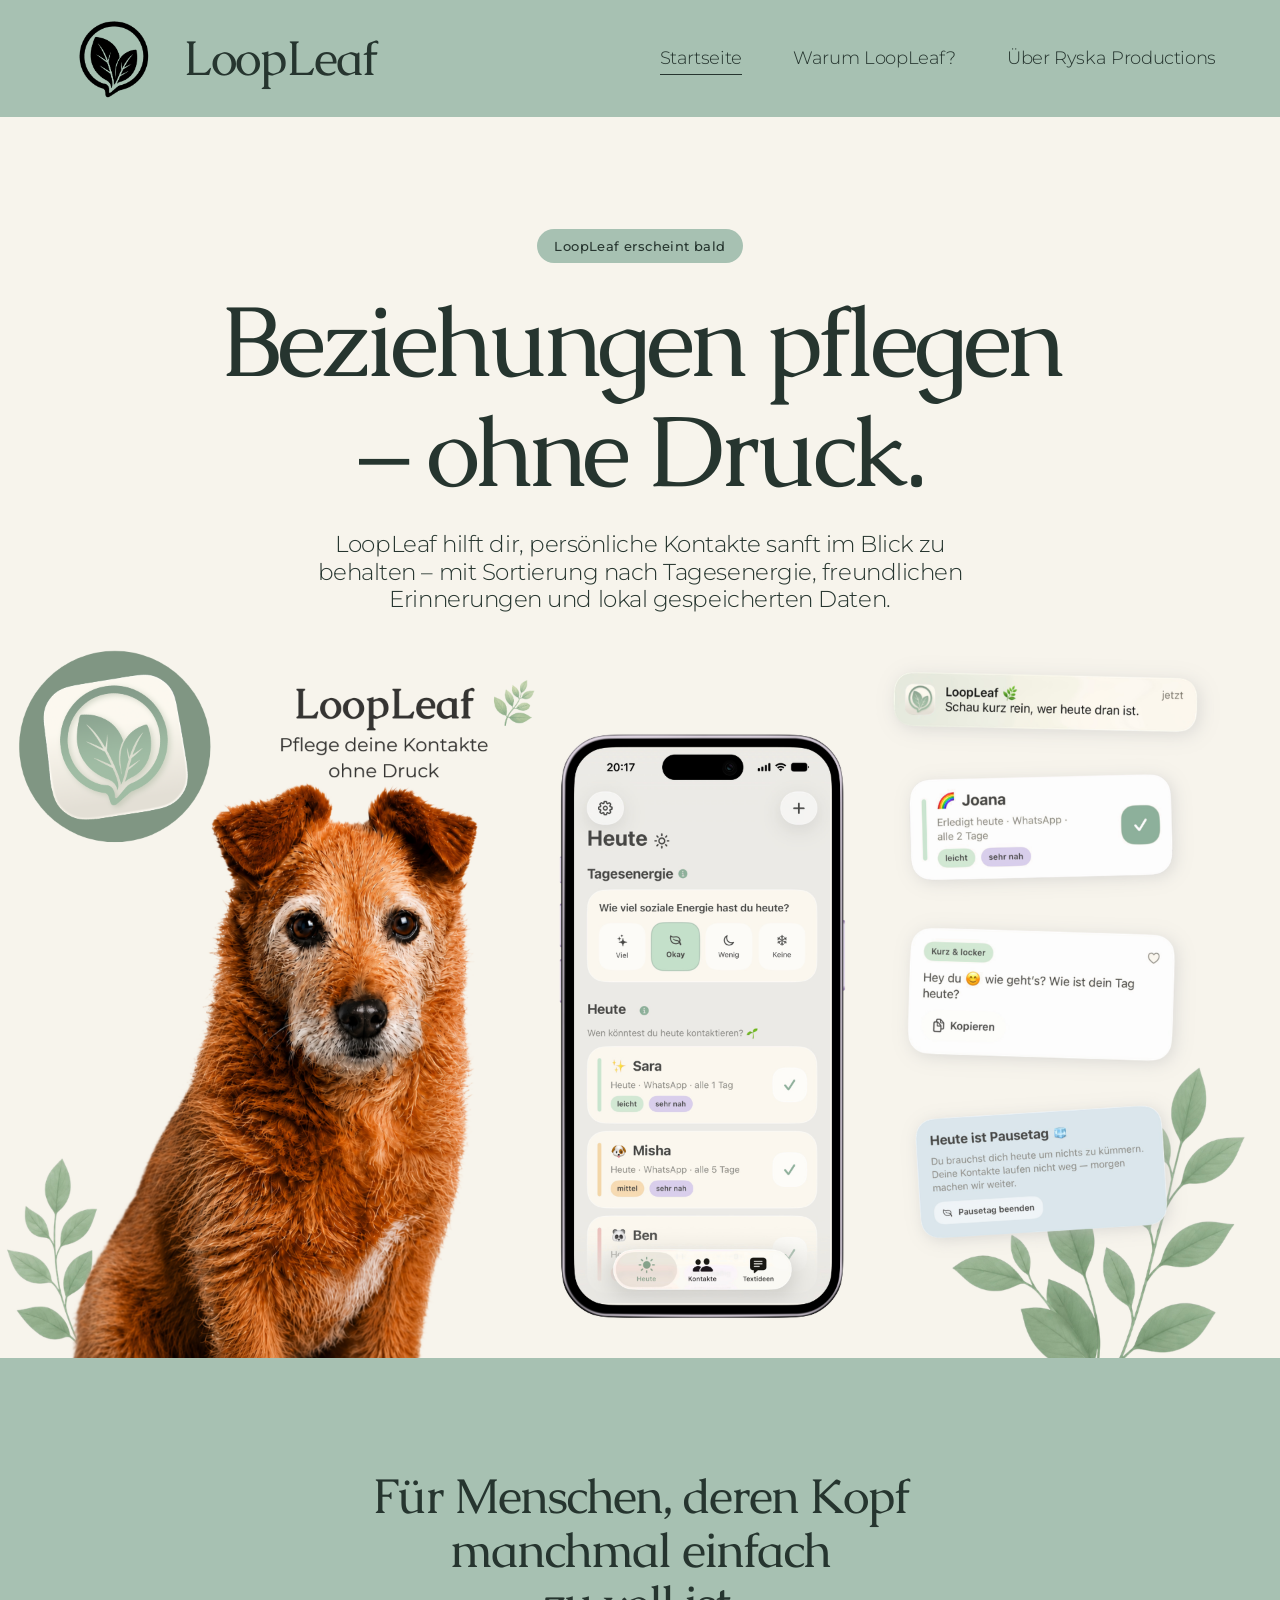
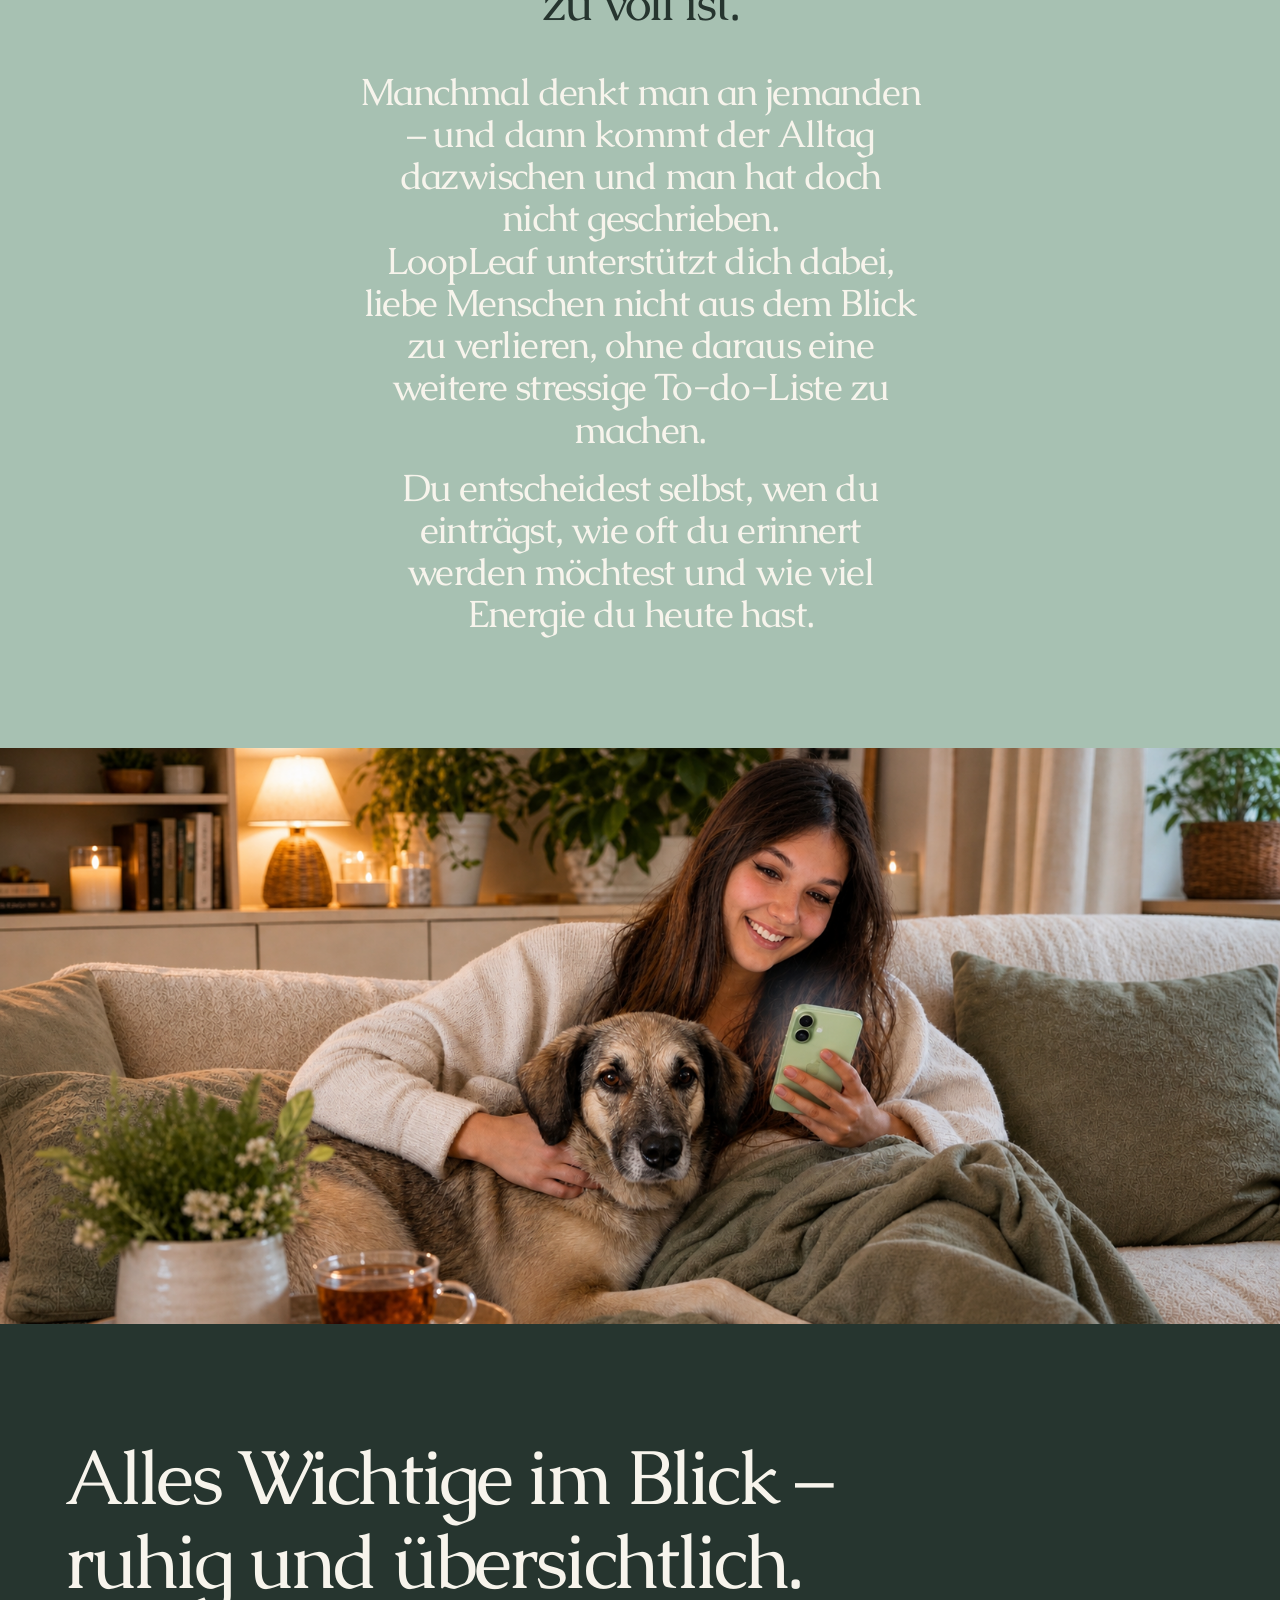
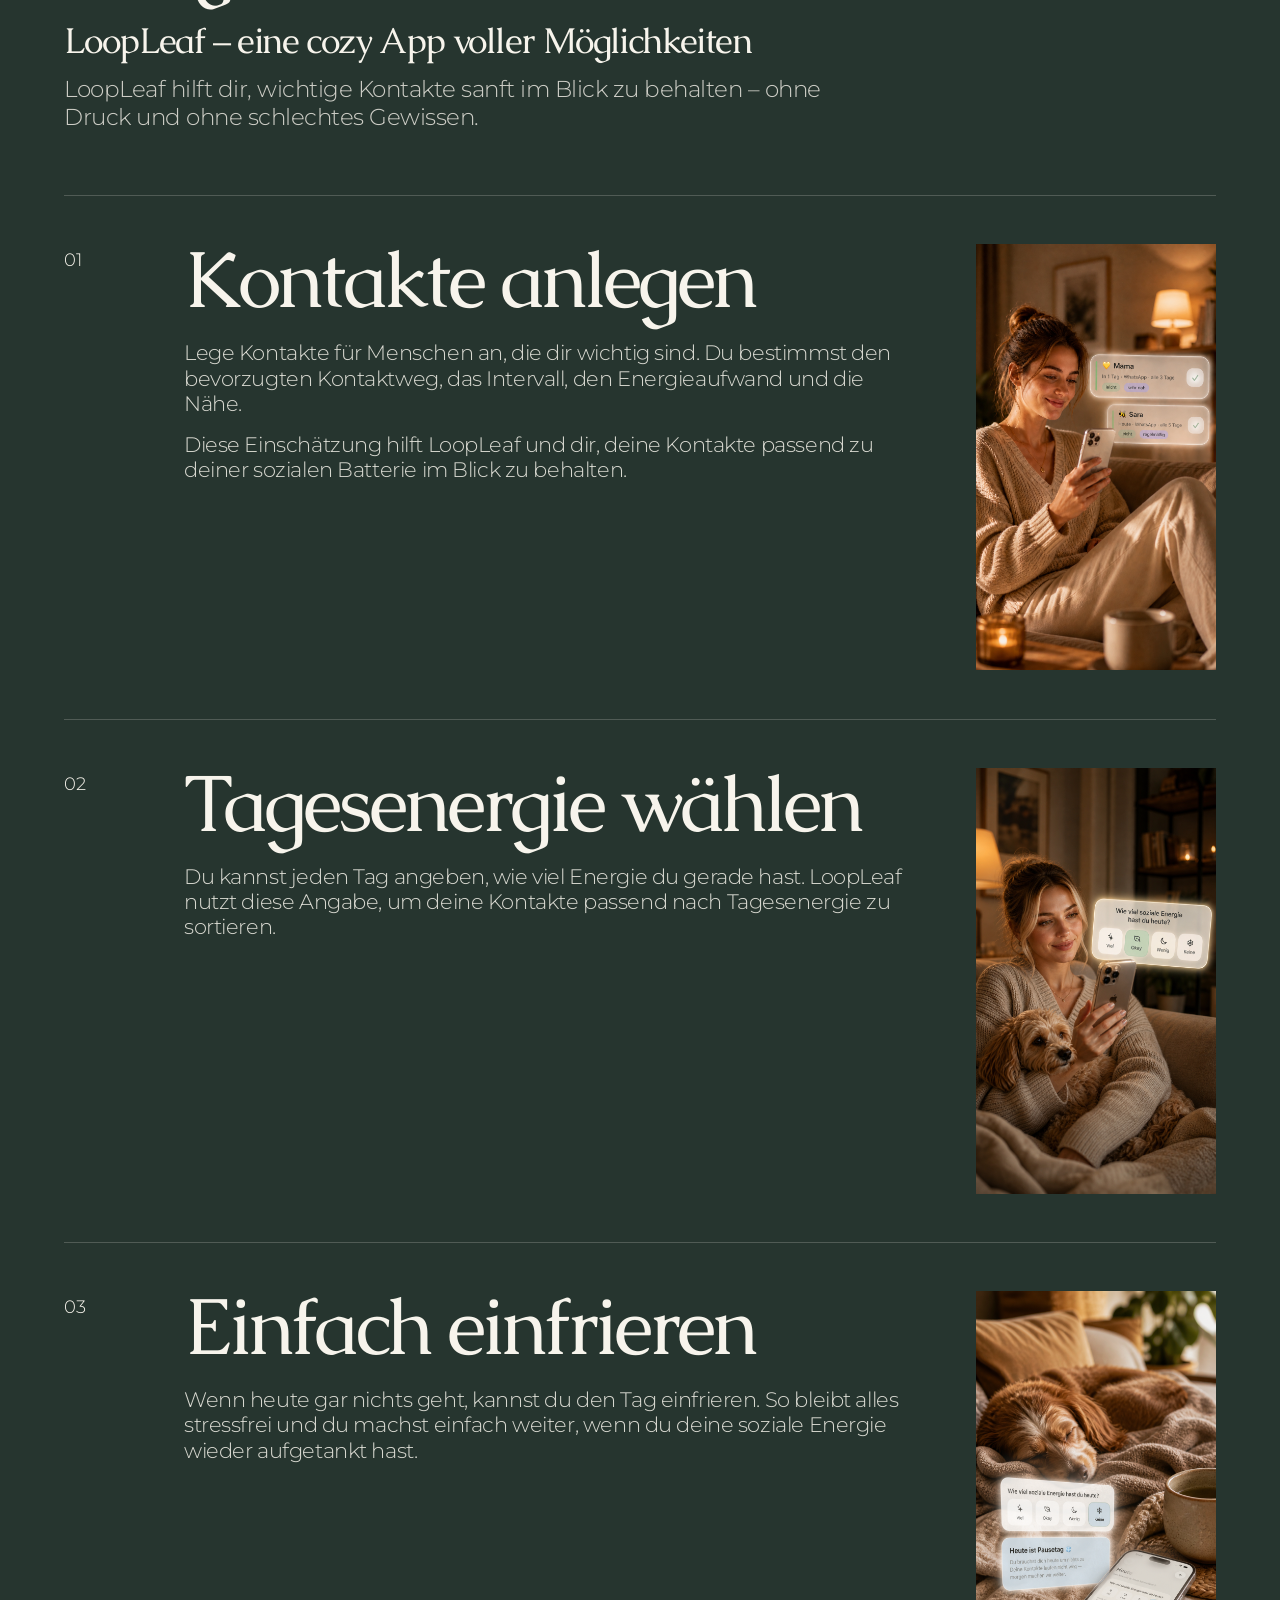
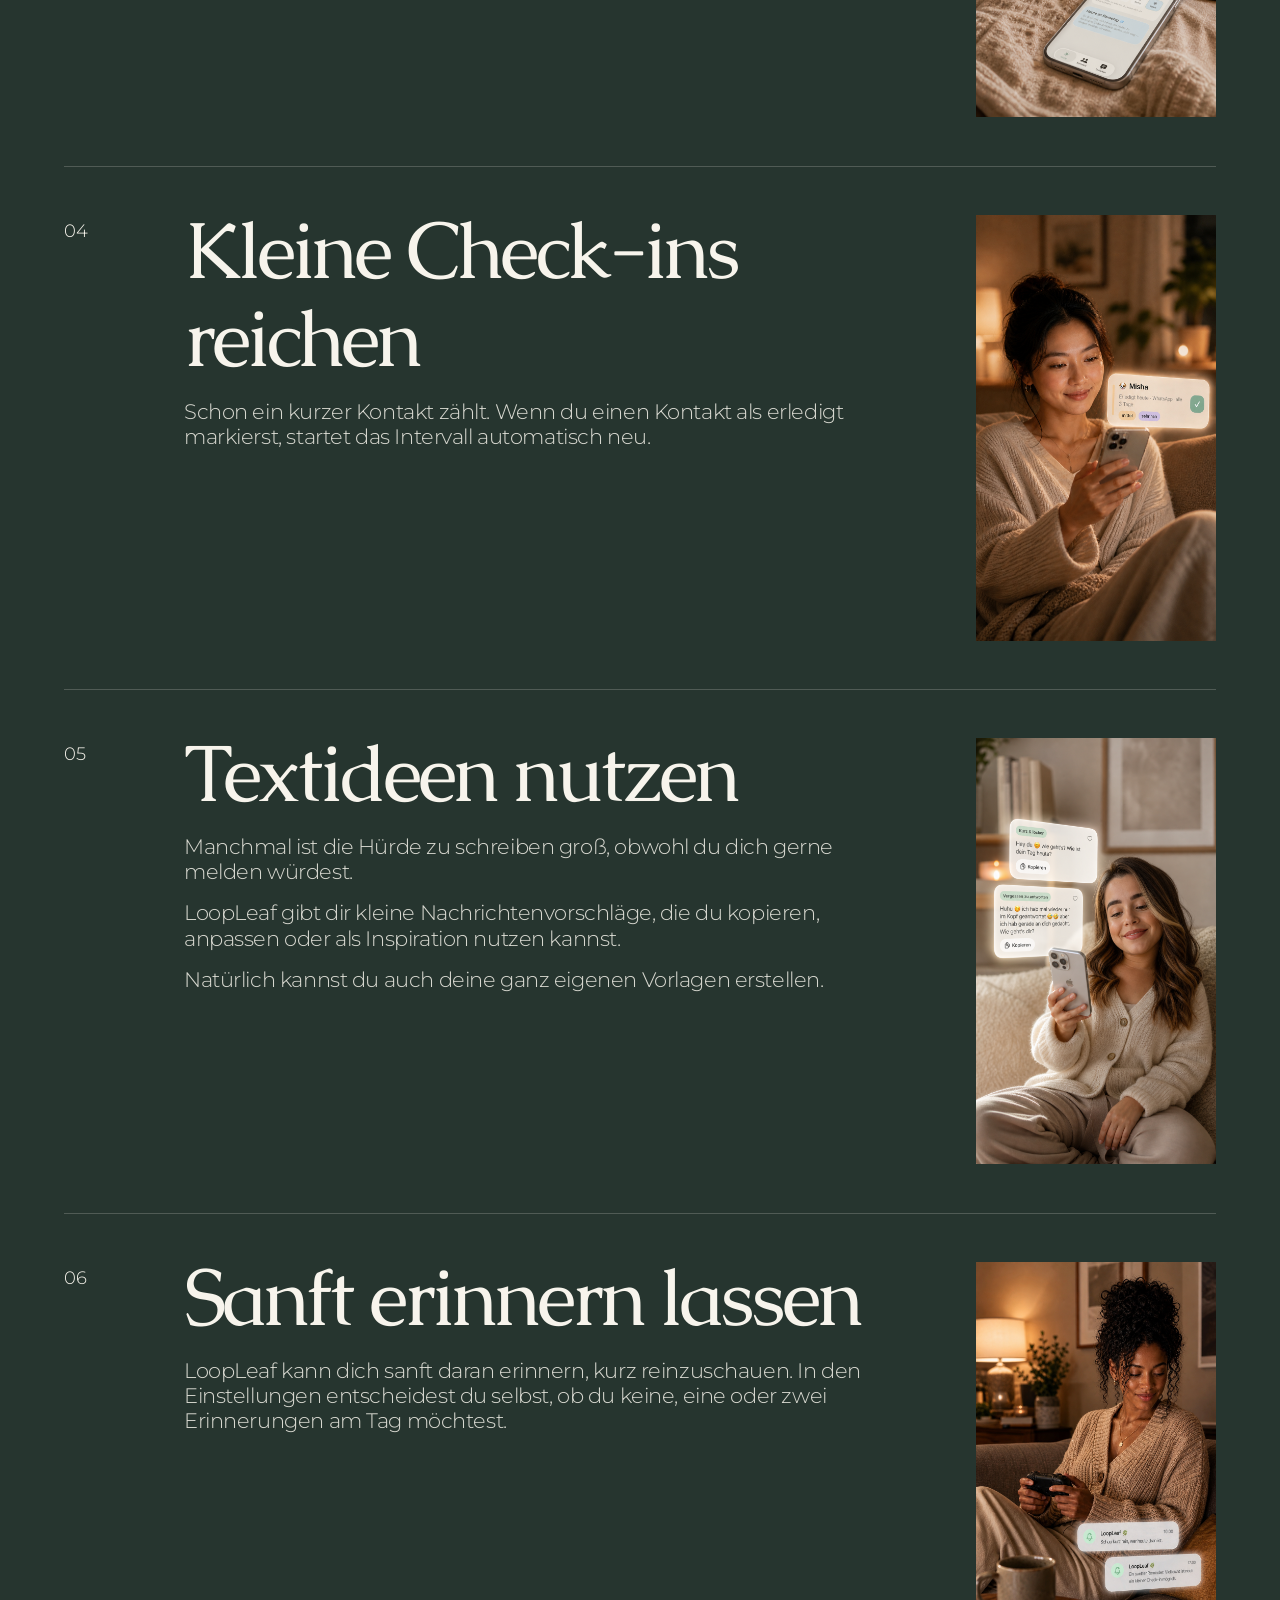
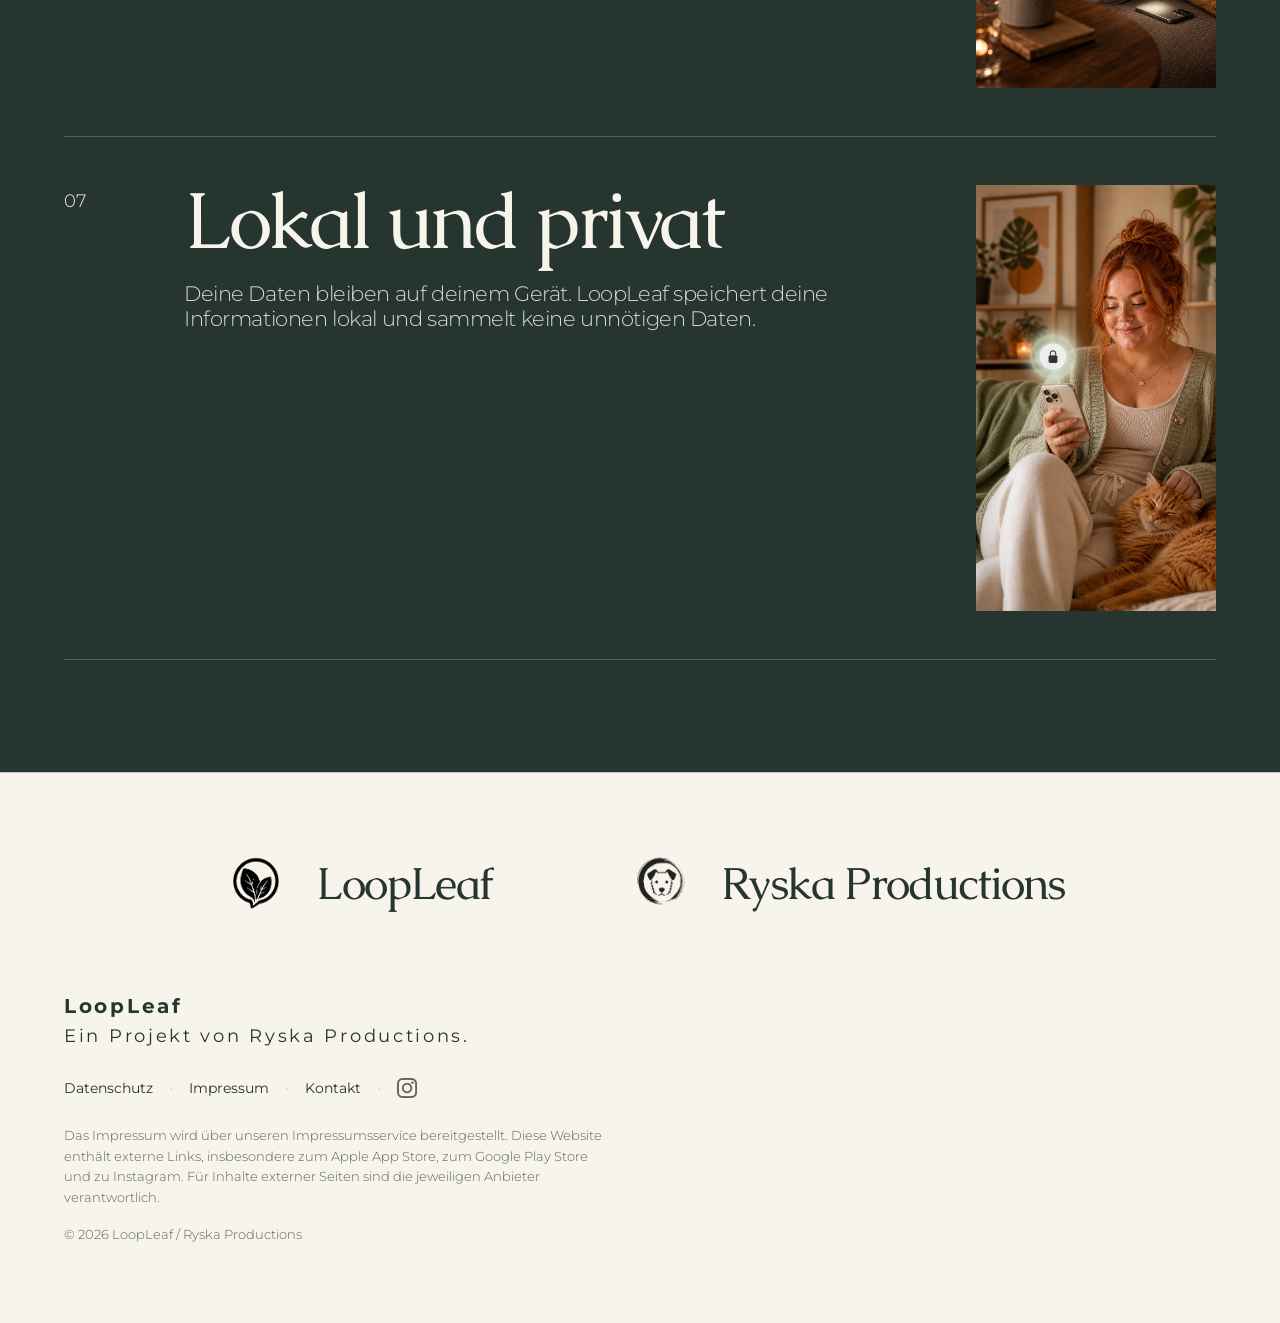
==== commit 57868cb9: "Ergänze datenschutzfreundlichen Instagram-Link im Footer" ====
--- a/index.html
+++ b/index.html
@@ -311,11 +311,27 @@
           <a href="https://mein.online-impressum.de/ryska-productions/" target="_blank" rel="noopener noreferrer">Impressum</a>
           <span class="footer-divider" aria-hidden="true">·</span>
           <a href="mailto:ryskaproductions@gmail.com">Kontakt</a>
+          <span class="footer-divider" aria-hidden="true">·</span>
+          <a
+            href="https://www.instagram.com/loopleaf.app"
+            class="footer-social-link"
+            target="_blank"
+            rel="noopener noreferrer"
+            referrerpolicy="no-referrer"
+            aria-label="Instagram-Profil von LoopLeaf öffnen"
+          >
+            <img
+              src="assets/icons/Instagram_Glyph_Black.png"
+              alt=""
+              aria-hidden="true"
+              class="footer-social-icon"
+            >
+          </a>
         </nav>
 
         <p class="footer-note">
           Das Impressum wird über unseren Impressumsservice bereitgestellt.
-          Diese Website enthält externe Links, insbesondere zum Apple App Store und zum Google Play Store.
+          Diese Website enthält externe Links, insbesondere zum Apple App Store, zum Google Play Store und zu Instagram.
           Für Inhalte externer Seiten sind die jeweiligen Anbieter verantwortlich.
         </p>
 
--- a/css/styles.css
+++ b/css/styles.css
@@ -537,6 +537,26 @@
   user-select: none;
 }
 
+/* Instagram-Link in der Footer-Nav (einfacher ausgehender Link, kein Plugin, kein Script) */
+.footer-social-link {
+  display: inline-flex;
+  align-items: center;
+  opacity: 0.6;
+  transition: opacity var(--transition-fast);
+  border-radius: 4px;
+}
+
+.footer-social-link:hover {
+  opacity: 1;
+}
+
+.footer-social-icon {
+  width: 20px;
+  height: 20px;
+  object-fit: contain;
+  display: block;
+}
+
 .footer-note {
   font-family: var(--font-body);
   font-size: 0.8rem;
@@ -607,7 +627,8 @@
   .site-nav a,
   .mobile-nav a,
   .btn,
-  .footer-nav a {
+  .footer-nav a,
+  .footer-social-link {
     transition: none;
   }
 }
@@ -1028,6 +1049,11 @@
   color: var(--color-text-soft);
   max-width: 520px;
   text-align: center;
+  margin-bottom: var(--space-sm);
+}
+
+.ryska-intro-desc:last-of-type {
+  margin-bottom: 0;
 }
 
 
@@ -1424,9 +1450,10 @@
 
 .warum-hero-image {
   width: 100%;
-  height: auto;
+  height: clamp(260px, 40vw, 520px);
+  object-fit: cover;
+  object-position: center;
   display: block;
-  border-radius: var(--radius-md) var(--radius-md) 0 0;
 }
 
 .warum-hero-tagline {
@@ -1494,15 +1521,18 @@
 
 .warum-recognition-intro {
   font-family: var(--font-heading);
-  font-size: clamp(1.3rem, 2.5vw, 32px);
-  font-weight: 400;
+  /* +2px vs. vorherigem clamp, sichtbar kräftiger via font-weight 700 */
+  font-size: clamp(1.45rem, 2.7vw, 34px);
+  font-weight: 700;
   line-height: 1.2;
   letter-spacing: -1px;
-  color: rgba(247, 244, 236, 0.88);
+  color: rgba(247, 244, 236, 0.95);
   margin-bottom: var(--space-xl);
   display: flex;
   align-items: center;
+  justify-content: center;
   gap: var(--space-md);
+  text-align: center;
 }
 
 .warum-recognition-intro::before,
@@ -1511,6 +1541,19 @@
   flex: 1;
   height: 1px;
   background-color: rgba(247, 244, 236, 0.25);
+}
+
+@media (max-width: 768px) {
+  /*
+    Auf schmalen Bildschirmen sind die seitlichen Linien optisch kaum
+    erkennbar — sie würden eher Rauschen erzeugen als ruhig wirken.
+    Wir blenden sie aus und lassen die Überschrift dort sauber zentriert
+    in voller Stärke wirken (gleicher 2-px-Schub + Gewicht wie Desktop).
+  */
+  .warum-recognition-intro::before,
+  .warum-recognition-intro::after {
+    display: none;
+  }
 }
 
 .warum-statements {
@@ -1603,24 +1646,35 @@
   margin-bottom: 0;
 }
 
+/*
+  Ruhige vertikale Linienliste (ehemals 2×2-Grid). Die vier Aussagen
+  stehen untereinander, durch feine horizontale Linien getrennt.
+  `max-width` ist bewusst etwas breiter als die längste Aussage
+  („Dein eigenes Tempo. Dein eigener Rhythmus.") gewählt, sodass alle
+  Linien gleich lang sind und einen Hauch über die Texte hinausragen.
+*/
 .warum-moments {
-  display: grid;
-  grid-template-columns: 1fr 1fr;
-  gap: 0;
+  display: block;
+  max-width: 44ch;
   margin-top: var(--space-xl);
   margin-bottom: var(--space-xl);
+  margin-inline: auto;
   border-top: 1px solid rgba(38, 53, 47, 0.18);
 }
 
 .warum-moment {
-  padding: var(--space-lg) var(--space-md) var(--space-lg) 0;
+  padding: var(--space-lg) 0;
   border-bottom: 1px solid rgba(38, 53, 47, 0.18);
-}
-
+  text-align: center;
+}
+
+/* :nth-child(even) der vorherigen 2×2-Variante wird hier explizit
+   neutralisiert, damit kein vertikaler Trenner und keine seitliche
+   Polsterung mehr greifen. */
 .warum-moment:nth-child(even) {
-  padding-left: var(--space-md);
+  padding-left: 0;
   padding-right: 0;
-  border-left: 1px solid rgba(38, 53, 47, 0.18);
+  border-left: none;
 }
 
 .warum-moment-text {
@@ -1631,7 +1685,8 @@
   line-height: 1.35;
   letter-spacing: -0.5px;
   color: var(--color-dark-green);
-  max-width: 26ch;
+  max-width: none;
+  margin-inline: auto;
   margin-bottom: 0;
 }
 
@@ -1640,18 +1695,19 @@
   margin-top: var(--space-sm);
 }
 
-@media (max-width: 768px) {
-  .warum-moments {
-    grid-template-columns: 1fr;
-  }
-
-  .warum-moment:nth-child(even) {
-    padding-left: 0;
-    border-left: none;
-  }
-}
-
-/* --- Abschluss (Cream) --- */
+/* --- Übergangs-Bild (Individual → Closing) --- */
+.warum-transition-image {
+  overflow: hidden;
+}
+
+.warum-transition-image img {
+  width: 100%;
+  height: clamp(300px, 50vw, 640px);
+  object-fit: cover;
+  object-position: center;
+}
+
+/* --- Abschluss (Dark Green) --- */
 .warum-closing {
   background-color: var(--color-dark-green);
   padding-block: var(--space-2xl);
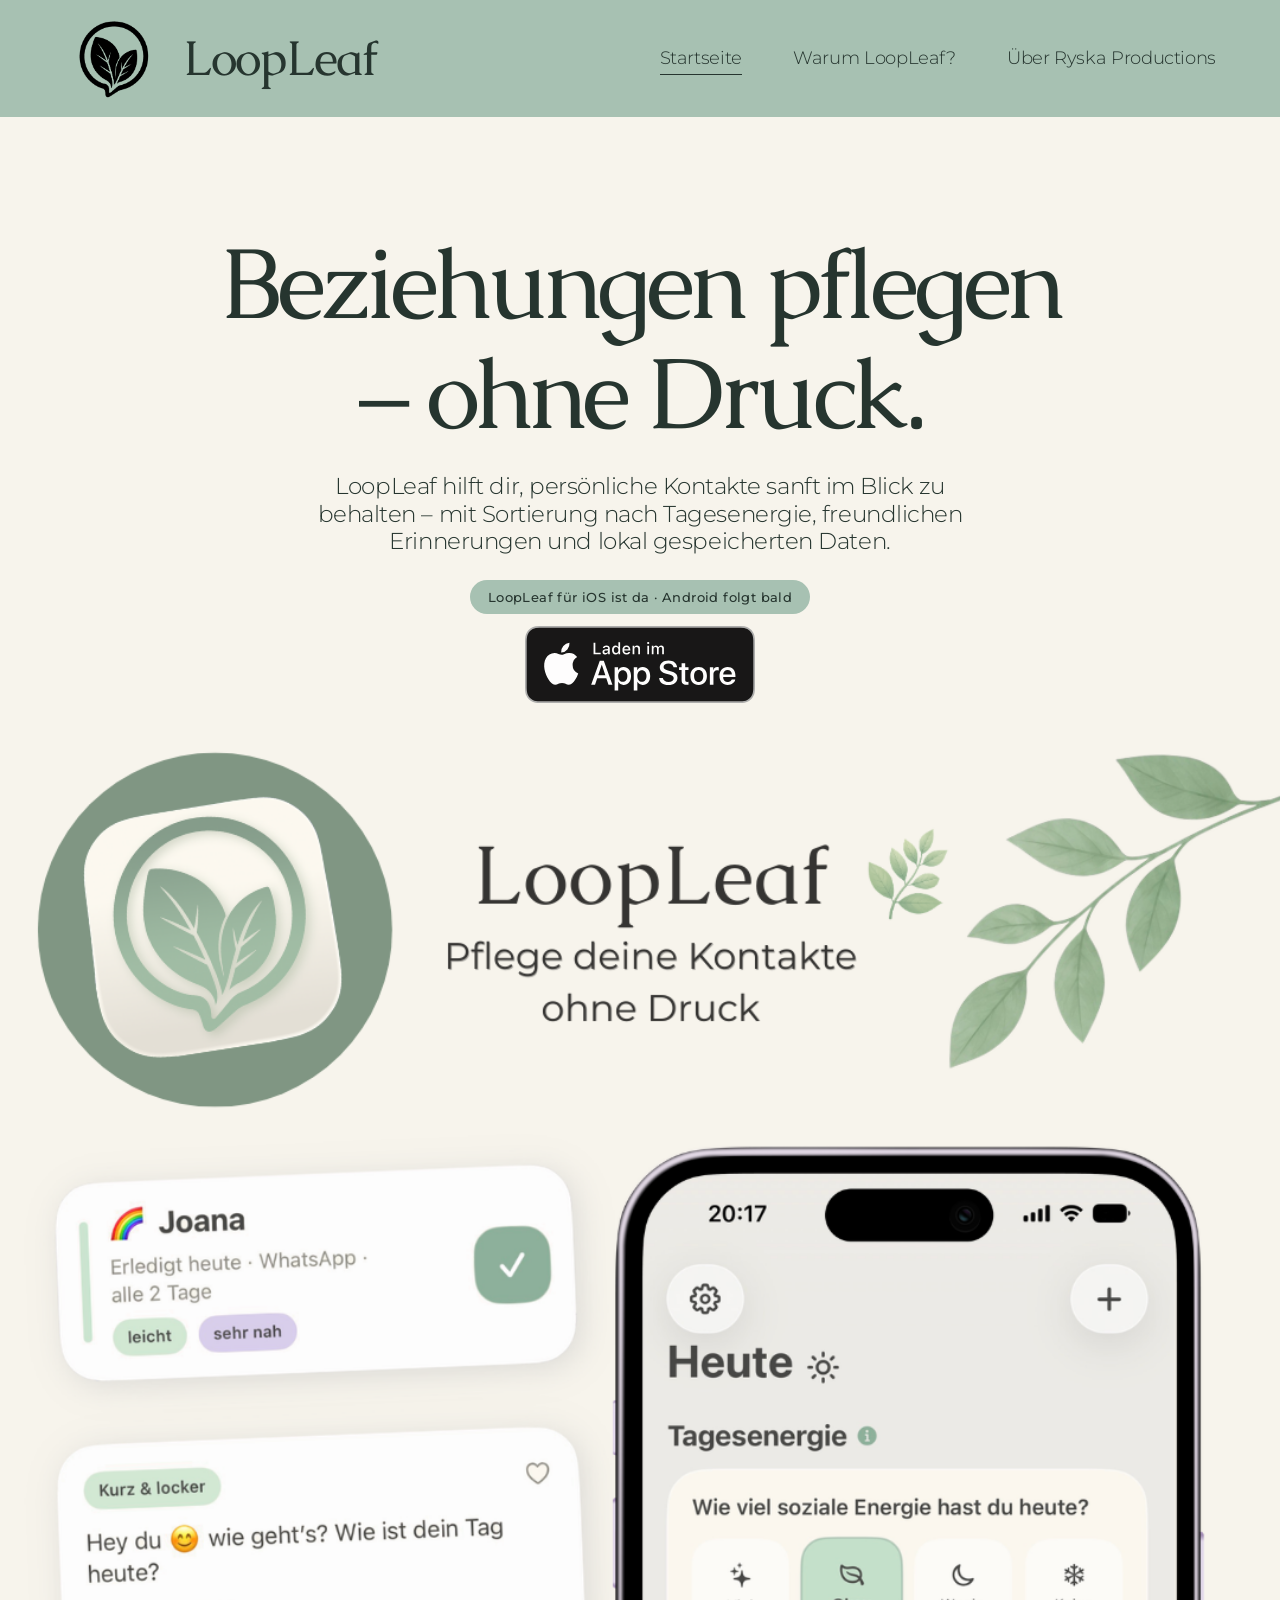
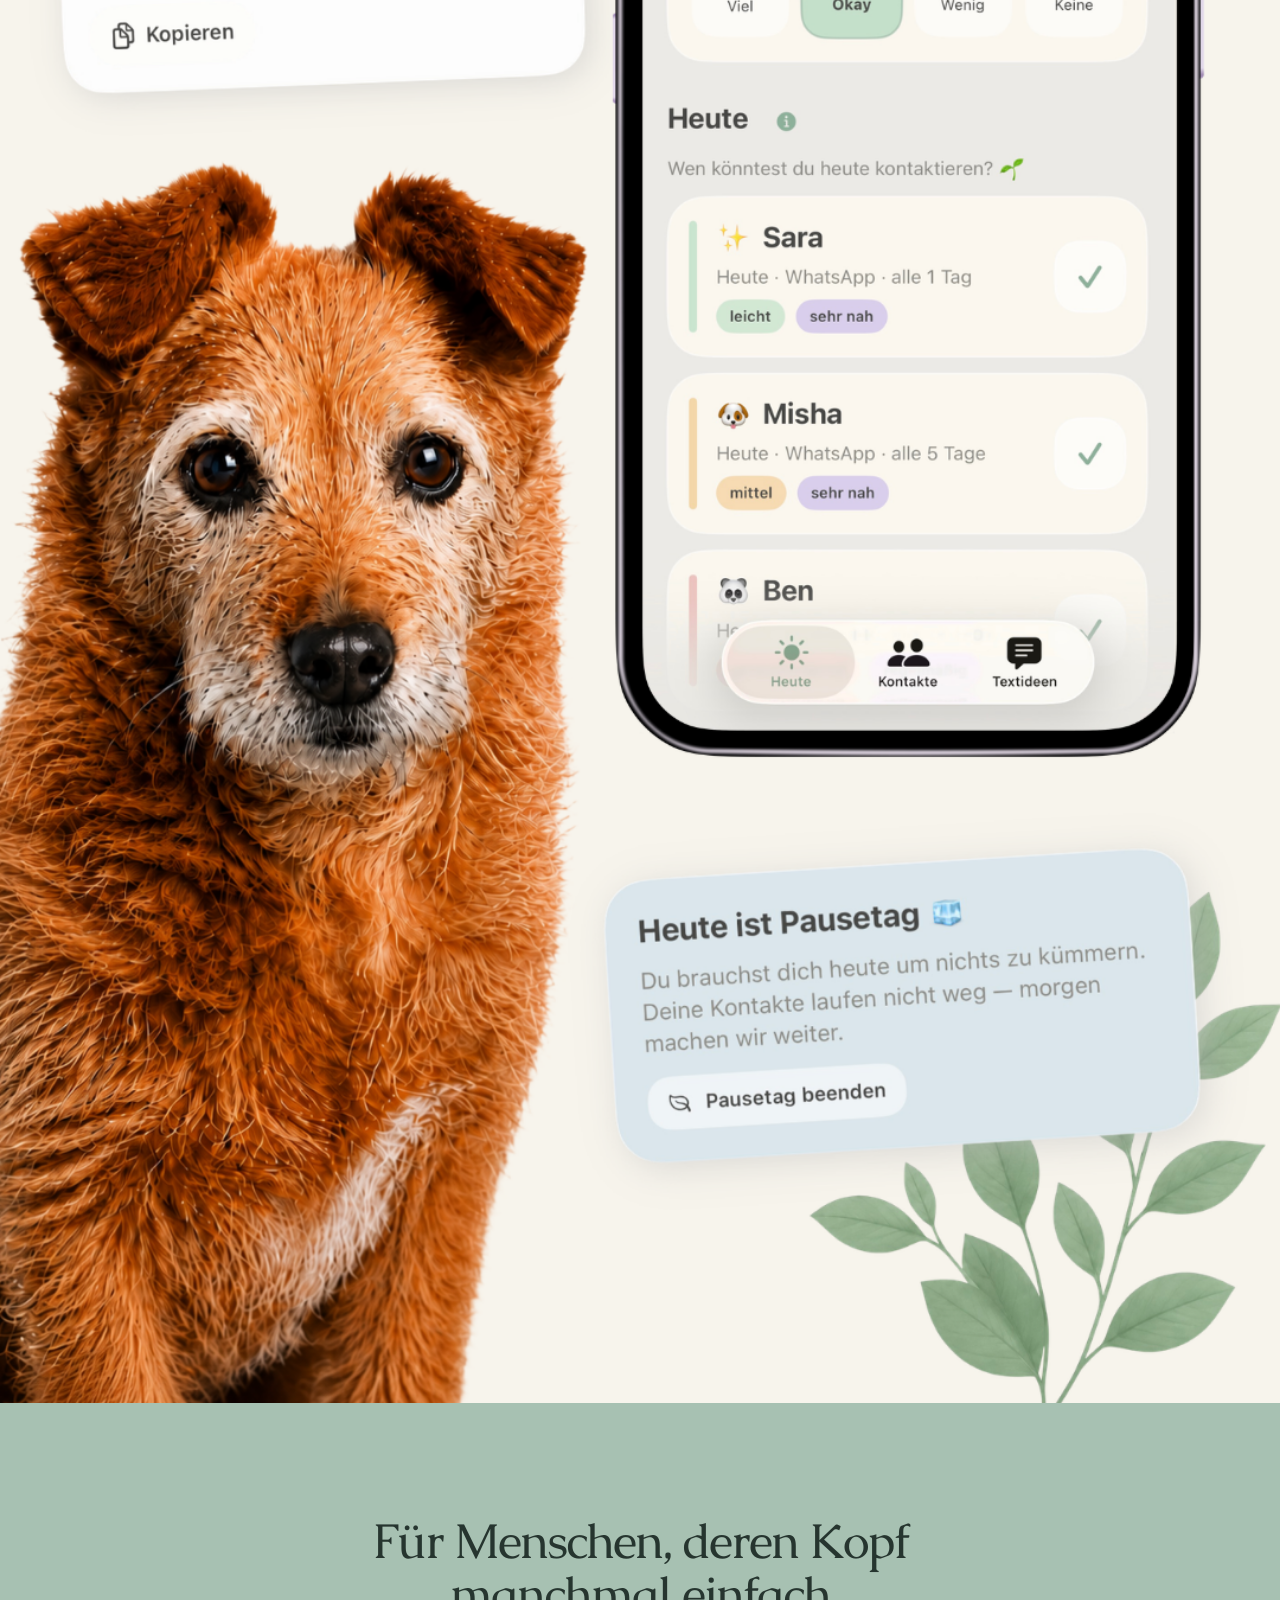
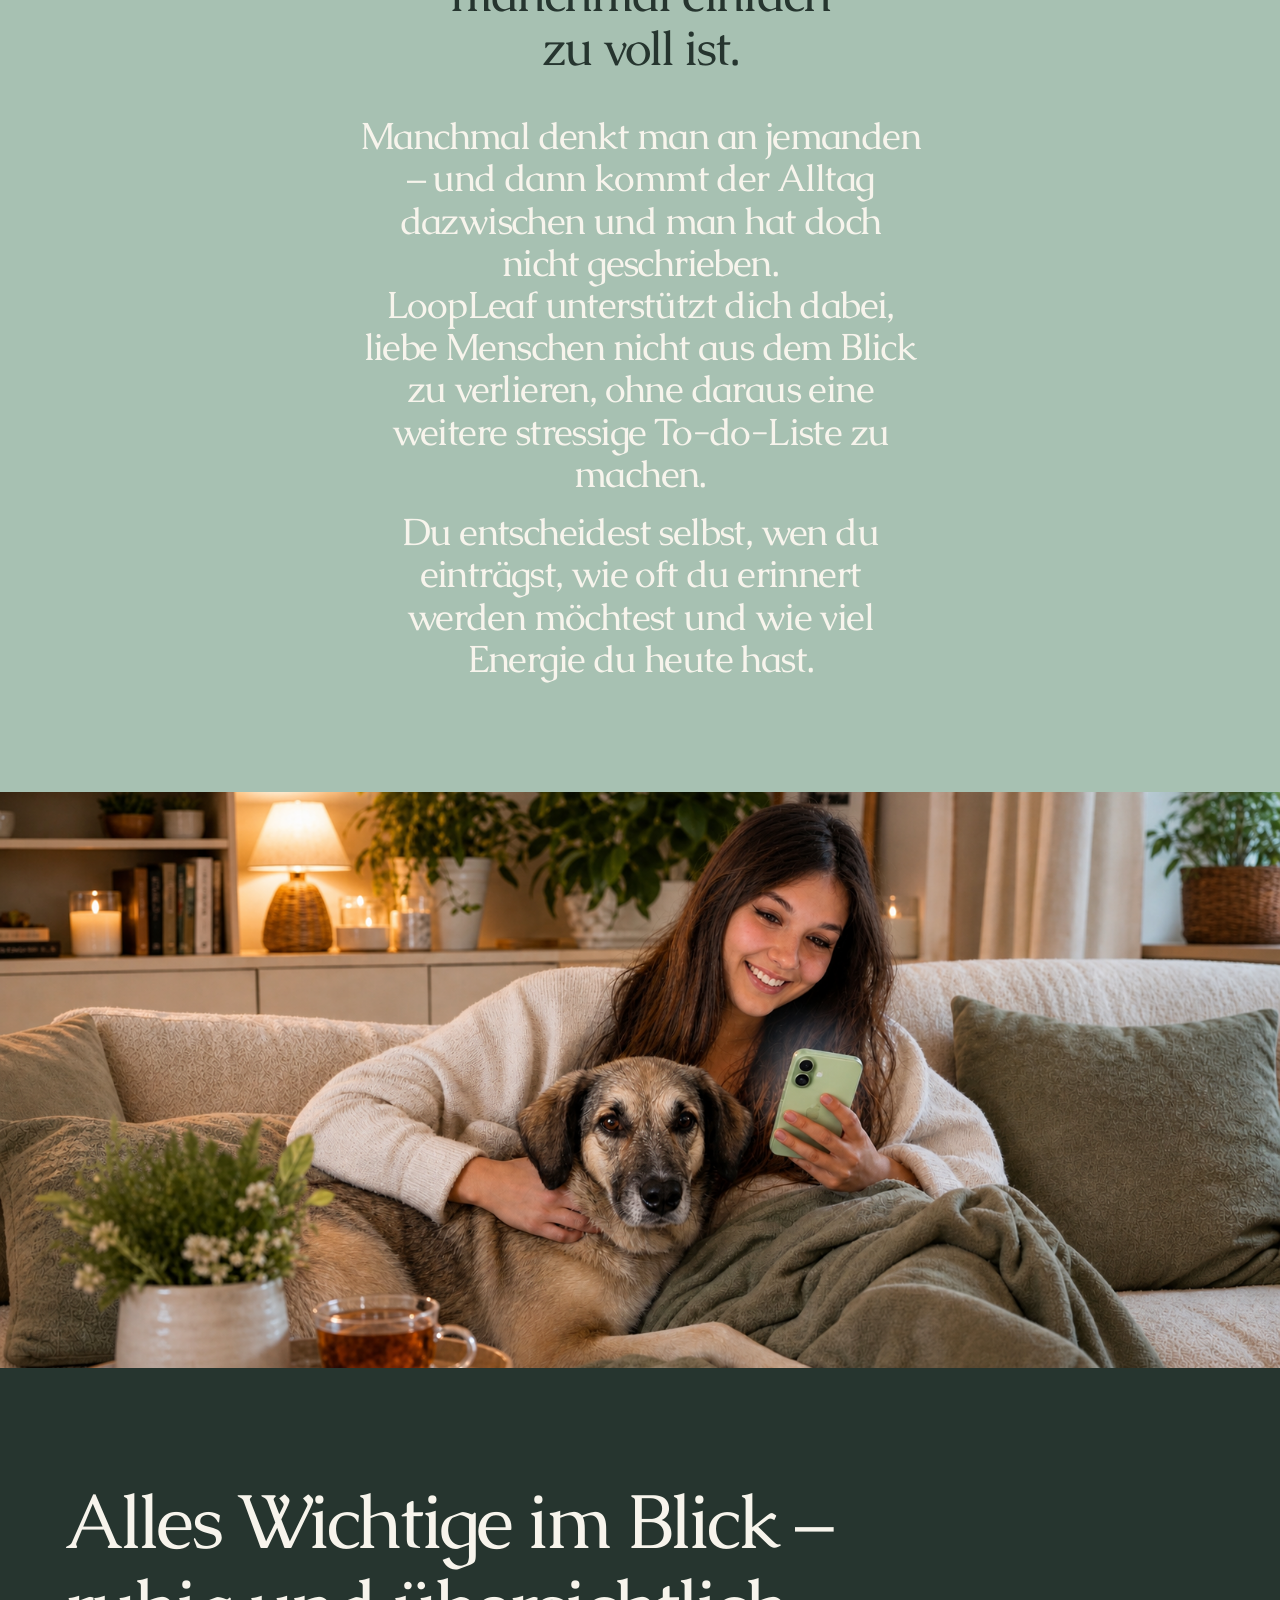
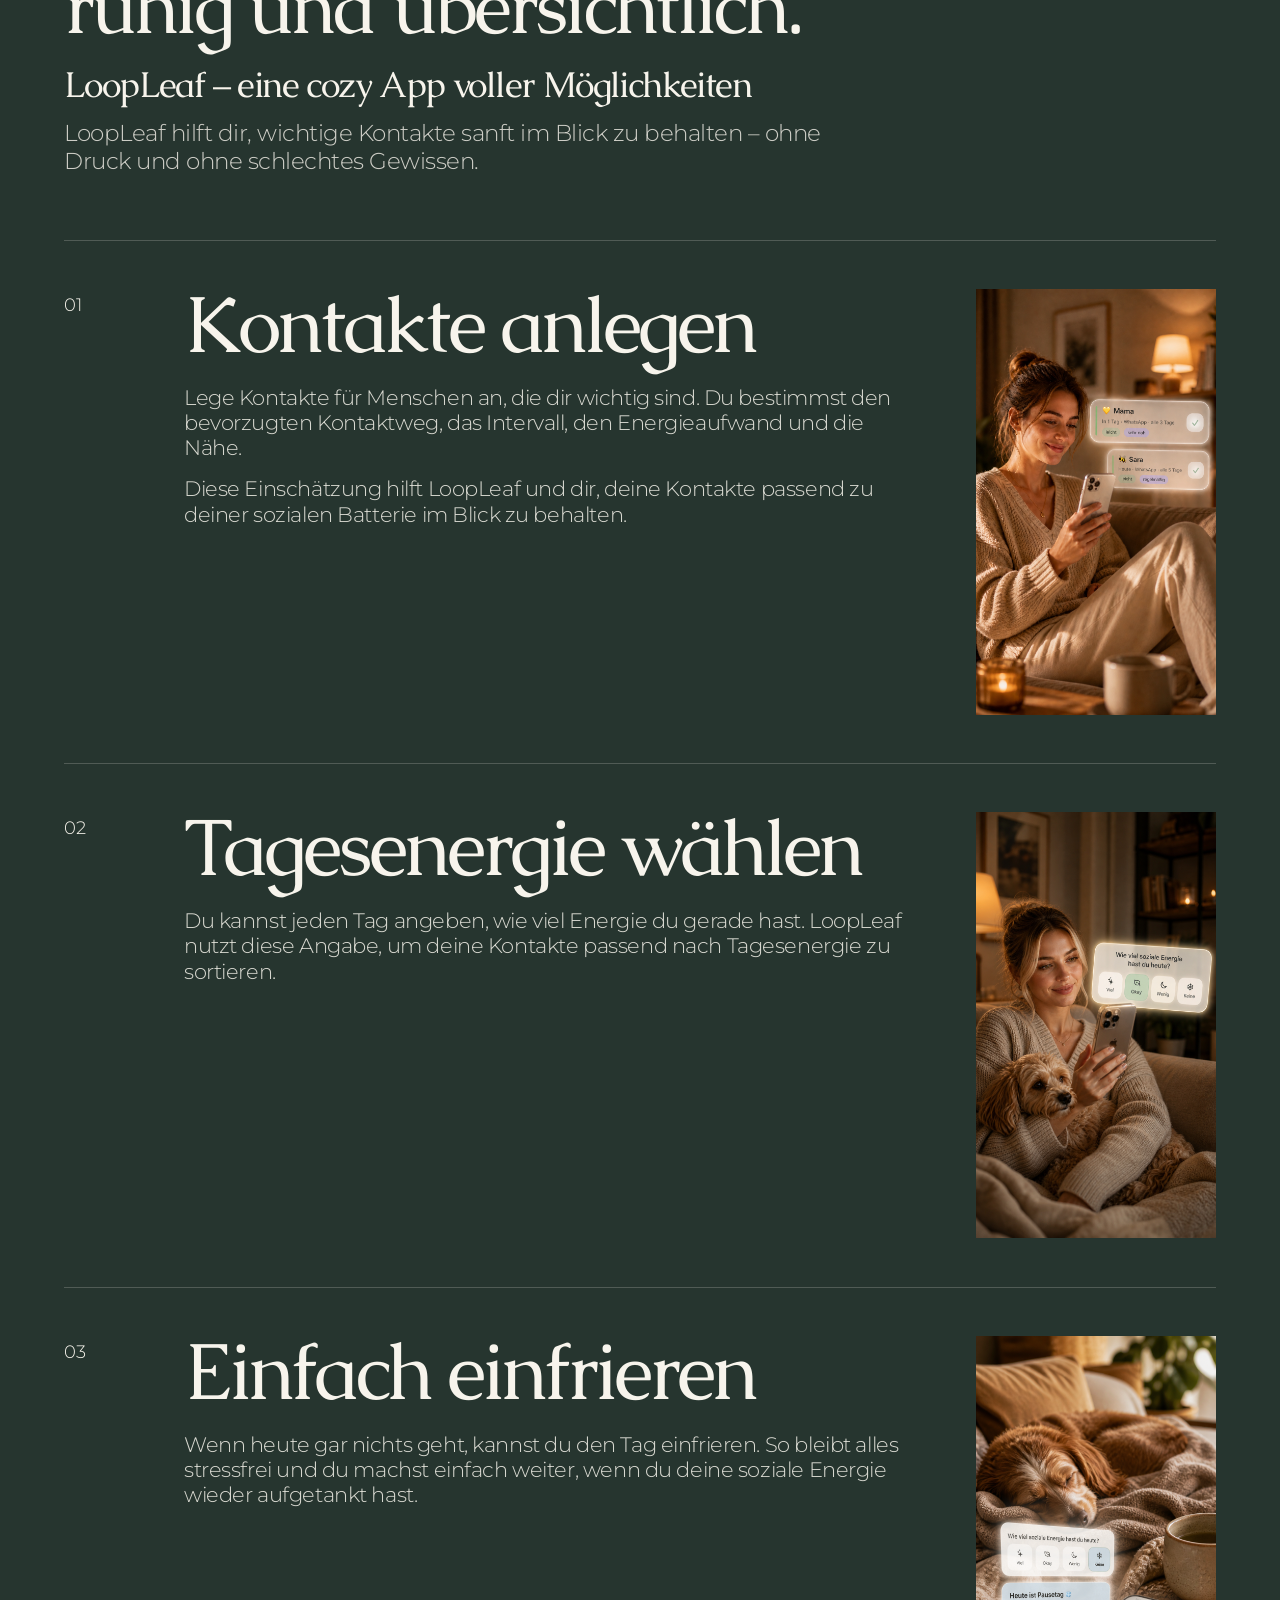
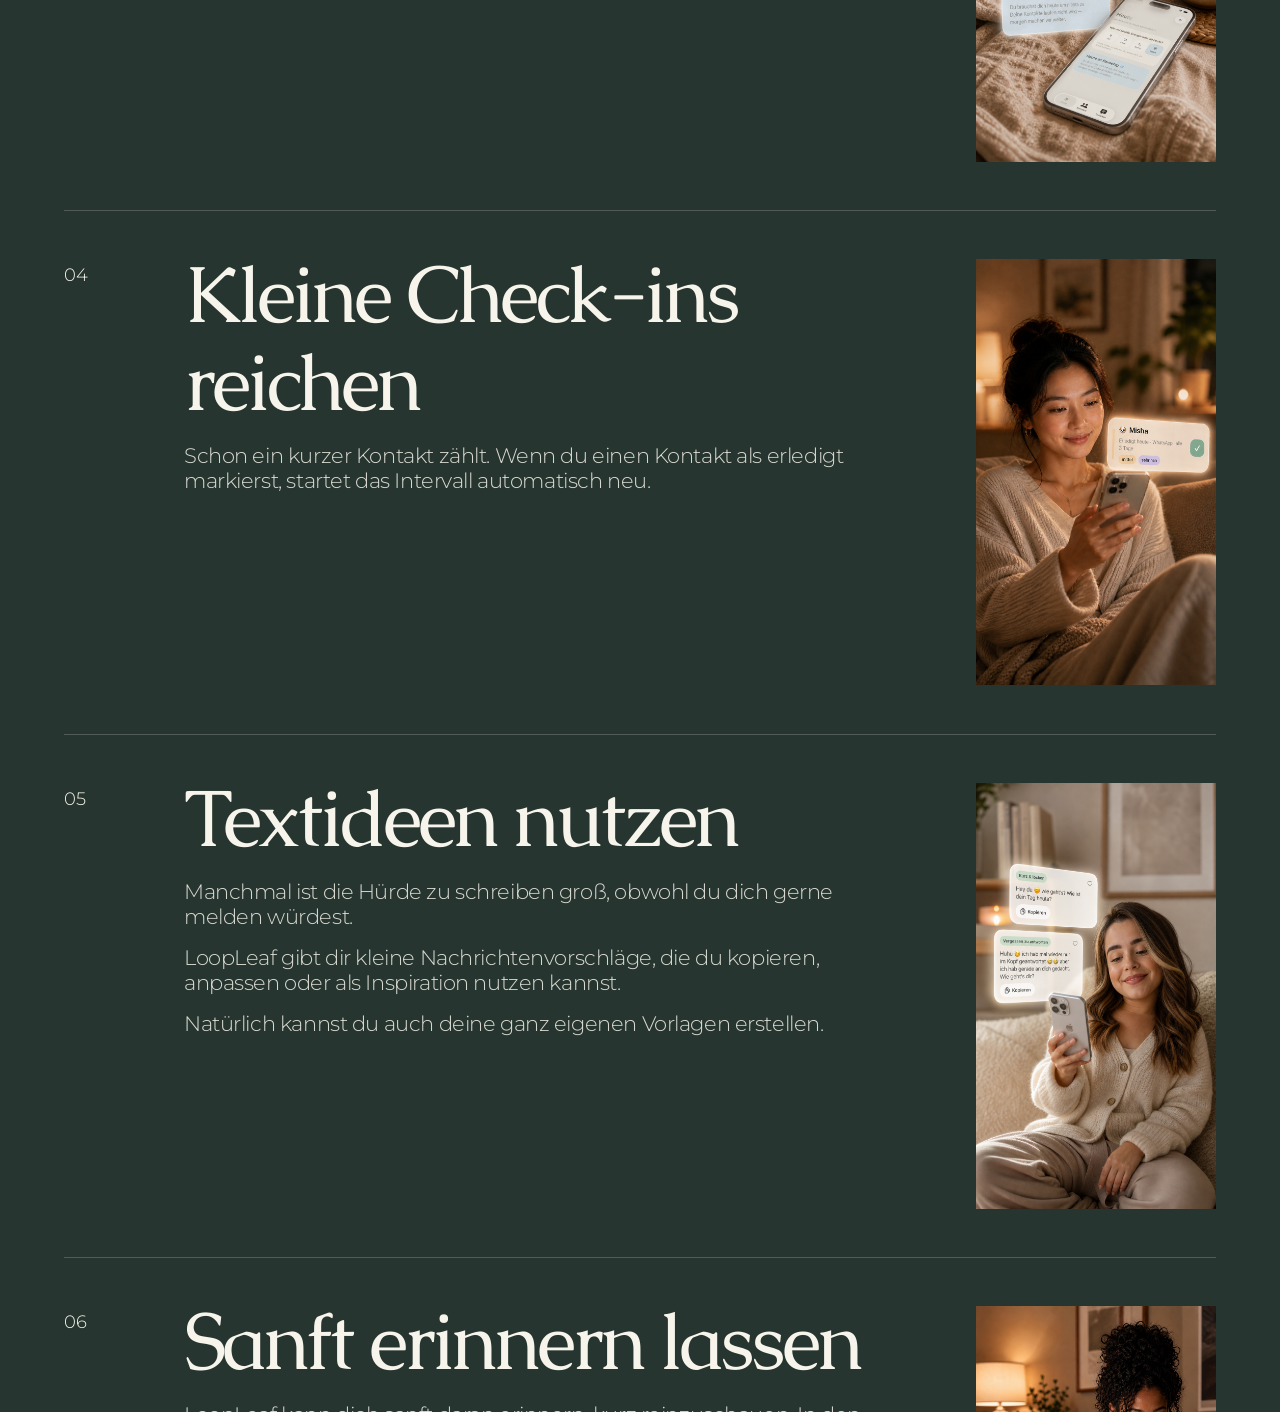
==== commit 3e72be9d: "Integriere App-Store-Download in Hero und Footer" ====
--- a/index.html
+++ b/index.html
@@ -78,13 +78,28 @@
       <!-- Textbereich im Container zentriert -->
       <div class="container">
         <div class="hero-text">
-          <span class="hero-badge">LoopLeaf erscheint bald</span>
           <h1>Beziehungen pflegen – ohne Druck.</h1>
           <p class="hero-intro">
             LoopLeaf hilft dir, persönliche Kontakte sanft im Blick zu behalten –
             mit Sortierung nach Tagesenergie, freundlichen Erinnerungen und
             lokal gespeicherten Daten.
           </p>
+          <span class="hero-badge">LoopLeaf für iOS ist da · Android folgt bald</span>
+          <div class="hero-store-badges">
+            <a
+              href="https://apps.apple.com/de/app/loopleaf/id6767885278"
+              target="_blank"
+              rel="noopener noreferrer"
+              referrerpolicy="no-referrer"
+              aria-label="LoopLeaf im Apple App Store öffnen"
+            >
+              <img
+                src="assets/icons/Download_on_App_Store/Black_lockup/SVG/Download_on_the_App_Store_Badge_DE_RGB_blk_092917.svg"
+                alt="Download im App Store"
+                class="store-badge"
+              >
+            </a>
+          </div>
         </div>
       </div>
 
@@ -302,40 +317,65 @@
 
       <!-- Unterer Textblock -->
       <div class="footer-meta">
-        <p class="footer-small-heading">LoopLeaf</p>
-        <p class="footer-subline">Ein Projekt von Ryska Productions.</p>
-
-        <nav class="footer-nav" aria-label="Footer-Navigation">
-          <a href="datenschutz.html">Datenschutz</a>
-          <span class="footer-divider" aria-hidden="true">·</span>
-          <a href="https://mein.online-impressum.de/ryska-productions/" target="_blank" rel="noopener noreferrer">Impressum</a>
-          <span class="footer-divider" aria-hidden="true">·</span>
-          <a href="mailto:ryskaproductions@gmail.com">Kontakt</a>
-          <span class="footer-divider" aria-hidden="true">·</span>
-          <a
-            href="https://www.instagram.com/loopleaf.app"
-            class="footer-social-link"
-            target="_blank"
-            rel="noopener noreferrer"
-            referrerpolicy="no-referrer"
-            aria-label="Instagram-Profil von LoopLeaf öffnen"
-          >
-            <img
-              src="assets/icons/Instagram_Glyph_Black.png"
-              alt=""
-              aria-hidden="true"
-              class="footer-social-icon"
-            >
-          </a>
-        </nav>
-
-        <p class="footer-note">
-          Das Impressum wird über unseren Impressumsservice bereitgestellt.
-          Diese Website enthält externe Links, insbesondere zum Apple App Store, zum Google Play Store und zu Instagram.
-          Für Inhalte externer Seiten sind die jeweiligen Anbieter verantwortlich.
-        </p>
-
-        <p class="footer-copyright">© 2026 LoopLeaf / Ryska Productions</p>
+
+        <!-- Linke Spalte: Links, Hinweise, Copyright -->
+        <div class="footer-meta-left">
+          <p class="footer-small-heading">LoopLeaf</p>
+          <p class="footer-subline">Ein Projekt von Ryska Productions.</p>
+
+          <nav class="footer-nav" aria-label="Footer-Navigation">
+            <a href="datenschutz.html">Datenschutz</a>
+            <span class="footer-divider" aria-hidden="true">·</span>
+            <a href="https://mein.online-impressum.de/ryska-productions/" target="_blank" rel="noopener noreferrer">Impressum</a>
+            <span class="footer-divider" aria-hidden="true">·</span>
+            <a href="mailto:ryskaproductions@gmail.com">Kontakt</a>
+            <span class="footer-divider" aria-hidden="true">·</span>
+            <a
+              href="https://www.instagram.com/loopleaf.app"
+              class="footer-social-link"
+              target="_blank"
+              rel="noopener noreferrer"
+              referrerpolicy="no-referrer"
+              aria-label="Instagram-Profil von LoopLeaf öffnen"
+            >
+              <img
+                src="assets/icons/Instagram_Glyph_Black.png"
+                alt=""
+                aria-hidden="true"
+                class="footer-social-icon"
+              >
+            </a>
+          </nav>
+
+          <p class="footer-note">
+            Das Impressum wird über unseren Impressumsservice bereitgestellt.
+            Diese Website enthält externe Links, insbesondere zum Apple App Store, zum Google Play Store und zu Instagram.
+            Für Inhalte externer Seiten sind die jeweiligen Anbieter verantwortlich.
+          </p>
+
+          <p class="footer-copyright">© 2026 LoopLeaf / Ryska Productions</p>
+        </div>
+
+        <!-- Rechte Download-Spalte -->
+        <div class="footer-meta-right">
+          <p class="footer-download-heading">LoopLeaf laden</p>
+          <div class="footer-store-badges">
+            <a
+              href="https://apps.apple.com/de/app/loopleaf/id6767885278"
+              target="_blank"
+              rel="noopener noreferrer"
+              referrerpolicy="no-referrer"
+              aria-label="LoopLeaf im Apple App Store öffnen"
+            >
+              <img
+                src="assets/icons/Download_on_App_Store/Black_lockup/SVG/Download_on_the_App_Store_Badge_DE_RGB_blk_092917.svg"
+                alt="Download im App Store"
+                class="store-badge store-badge--footer"
+              >
+            </a>
+          </div>
+        </div>
+
       </div>
 
     </div>
--- a/css/styles.css
+++ b/css/styles.css
@@ -482,10 +482,6 @@
 
 /* --- Unterer Textblock --- */
 
-.footer-meta {
-  max-width: 760px;
-}
-
 /* „LoopLeaf" – kleines Heading: Montserrat Bold mit weitem Tracking */
 .footer-small-heading {
   font-family: var(--font-body);
@@ -557,6 +553,25 @@
   display: block;
 }
 
+/* App Store Badge im Footer */
+.footer-store-badges {
+  display: flex;
+  flex-direction: column;
+  gap: 0.5rem;
+}
+
+.store-badge--footer {
+  width: 155px;
+  height: auto;
+  display: block;
+  opacity: 0.9;
+  transition: opacity var(--transition-fast);
+}
+
+.store-badge--footer:hover {
+  opacity: 1;
+}
+
 .footer-note {
   font-family: var(--font-body);
   font-size: 0.8rem;
@@ -571,6 +586,48 @@
   font-size: 0.8rem;
   color: var(--color-text-soft);
   max-width: none;
+}
+
+/* Footer Meta – zweispaltig auf Desktop */
+.footer-meta {
+  display: flex;
+  flex-direction: column;
+  gap: var(--space-lg);
+}
+
+.footer-meta-right {
+  flex-shrink: 0;
+}
+
+.footer-download-heading {
+  font-family: var(--font-body);
+  font-size: 18px;
+  font-weight: 400;
+  line-height: 27px;
+  letter-spacing: 0.3px;
+  color: var(--color-text-soft);
+  margin-bottom: 0.75rem;
+}
+
+@media (min-width: 768px) {
+  .footer-meta {
+    flex-direction: row;
+    align-items: flex-start;
+    justify-content: space-between;
+    gap: var(--space-2xl);
+  }
+
+  .footer-meta-left {
+    flex: 1;
+    min-width: 0;
+  }
+
+  .footer-meta-right {
+    display: flex;
+    flex-direction: column;
+    align-items: flex-end;
+    padding-top: calc(27px + 0.2rem);
+  }
 }
 
 @media (max-width: 768px) {
@@ -628,7 +685,9 @@
   .mobile-nav a,
   .btn,
   .footer-nav a,
-  .footer-social-link {
+  .footer-social-link,
+  .store-badge,
+  .store-badge--footer {
     transition: none;
   }
 }
@@ -674,7 +733,7 @@
   font-size: 0.82rem;
   font-weight: 500;
   letter-spacing: 0.03em;
-  margin-bottom: var(--space-md);
+  margin-bottom: 0.75rem;
 }
 
 .hero h1 {
@@ -691,6 +750,7 @@
   max-width: 44ch;
   line-height: 1.2;
   letter-spacing: -0.02em;
+  margin-bottom: var(--space-md);
 }
 
 /* Bild außerhalb des Containers – nutzt volle Viewport-Breite */
@@ -709,6 +769,30 @@
 @media (min-width: 768px) {
   .hero {
     padding-top: var(--space-2xl);
+  }
+}
+
+/* App Store Badge im Hero */
+.hero-store-badges {
+  margin-top: 0;
+  margin-bottom: 0;
+}
+
+.store-badge {
+  width: 190px;
+  height: auto;
+  display: block;
+  opacity: 0.9;
+  transition: opacity var(--transition-fast);
+}
+
+.store-badge:hover {
+  opacity: 1;
+}
+
+@media (min-width: 1024px) {
+  .store-badge {
+    width: 230px;
   }
 }
 
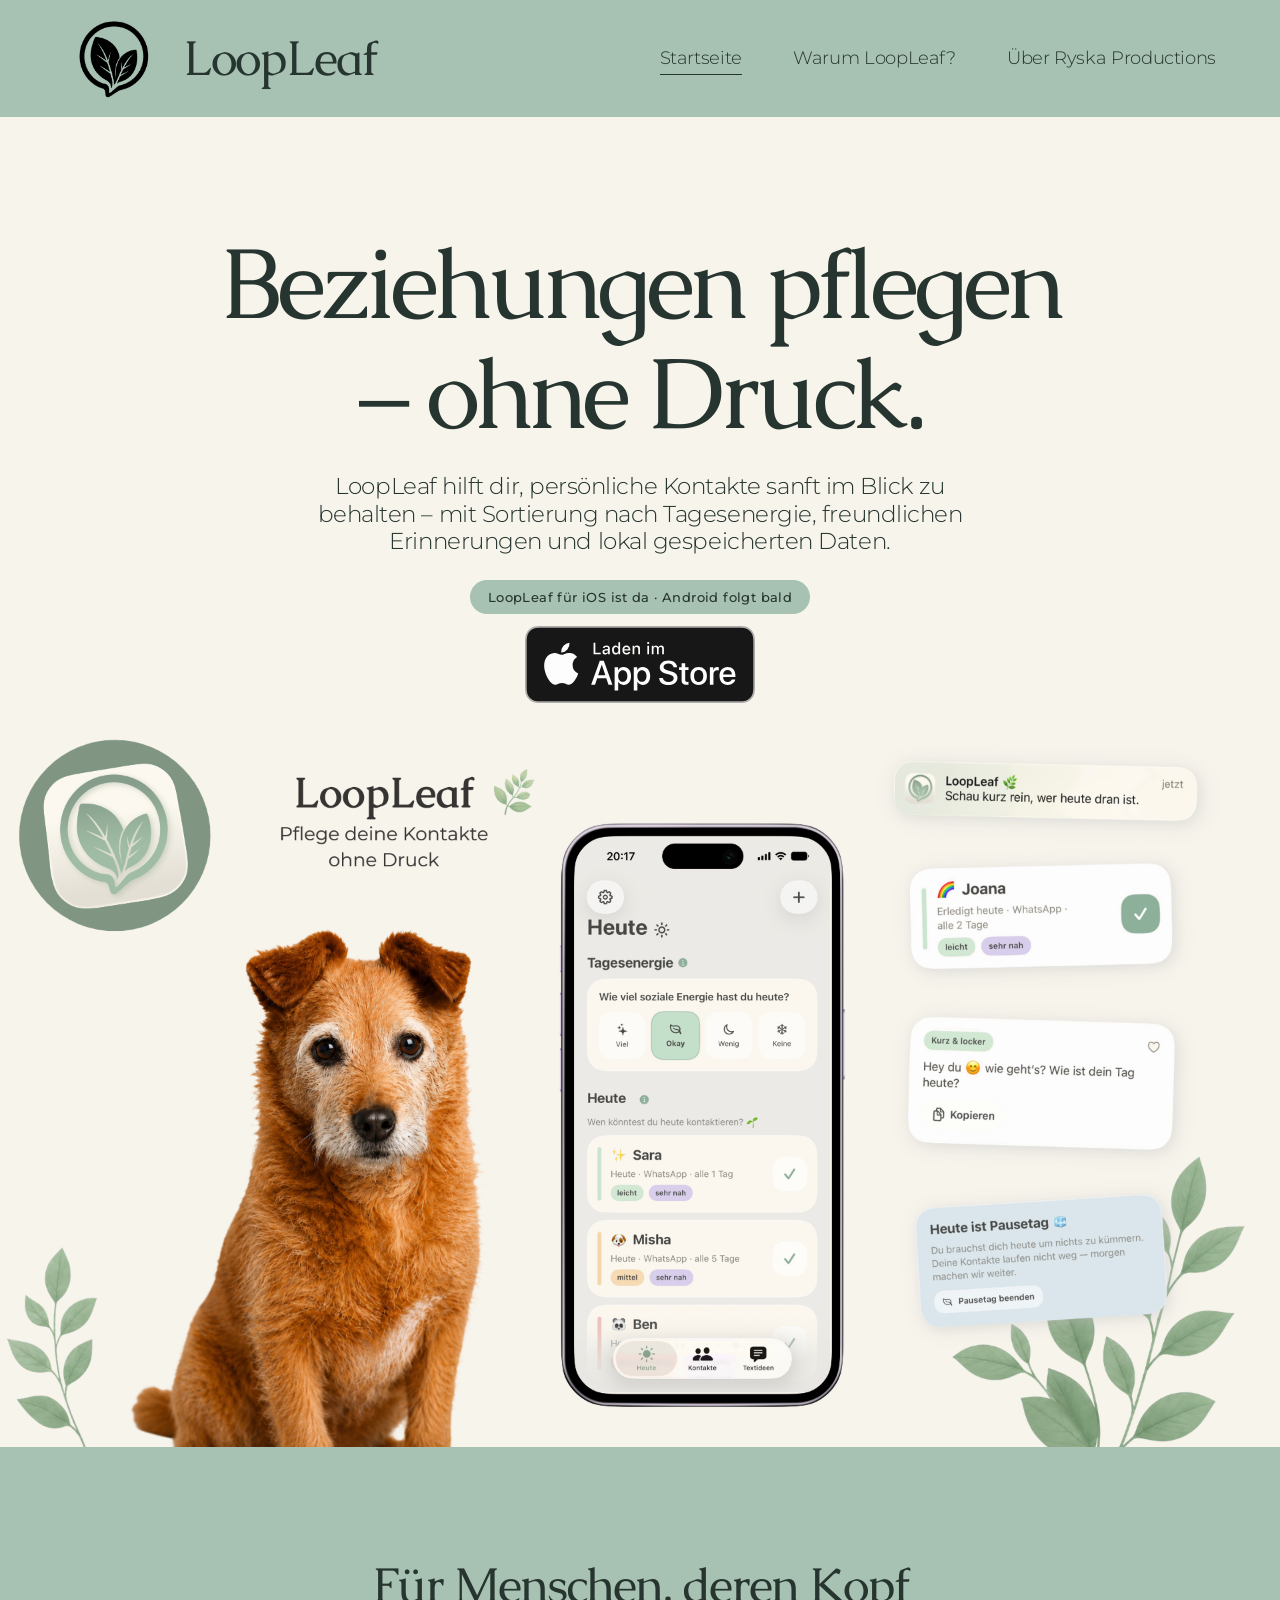
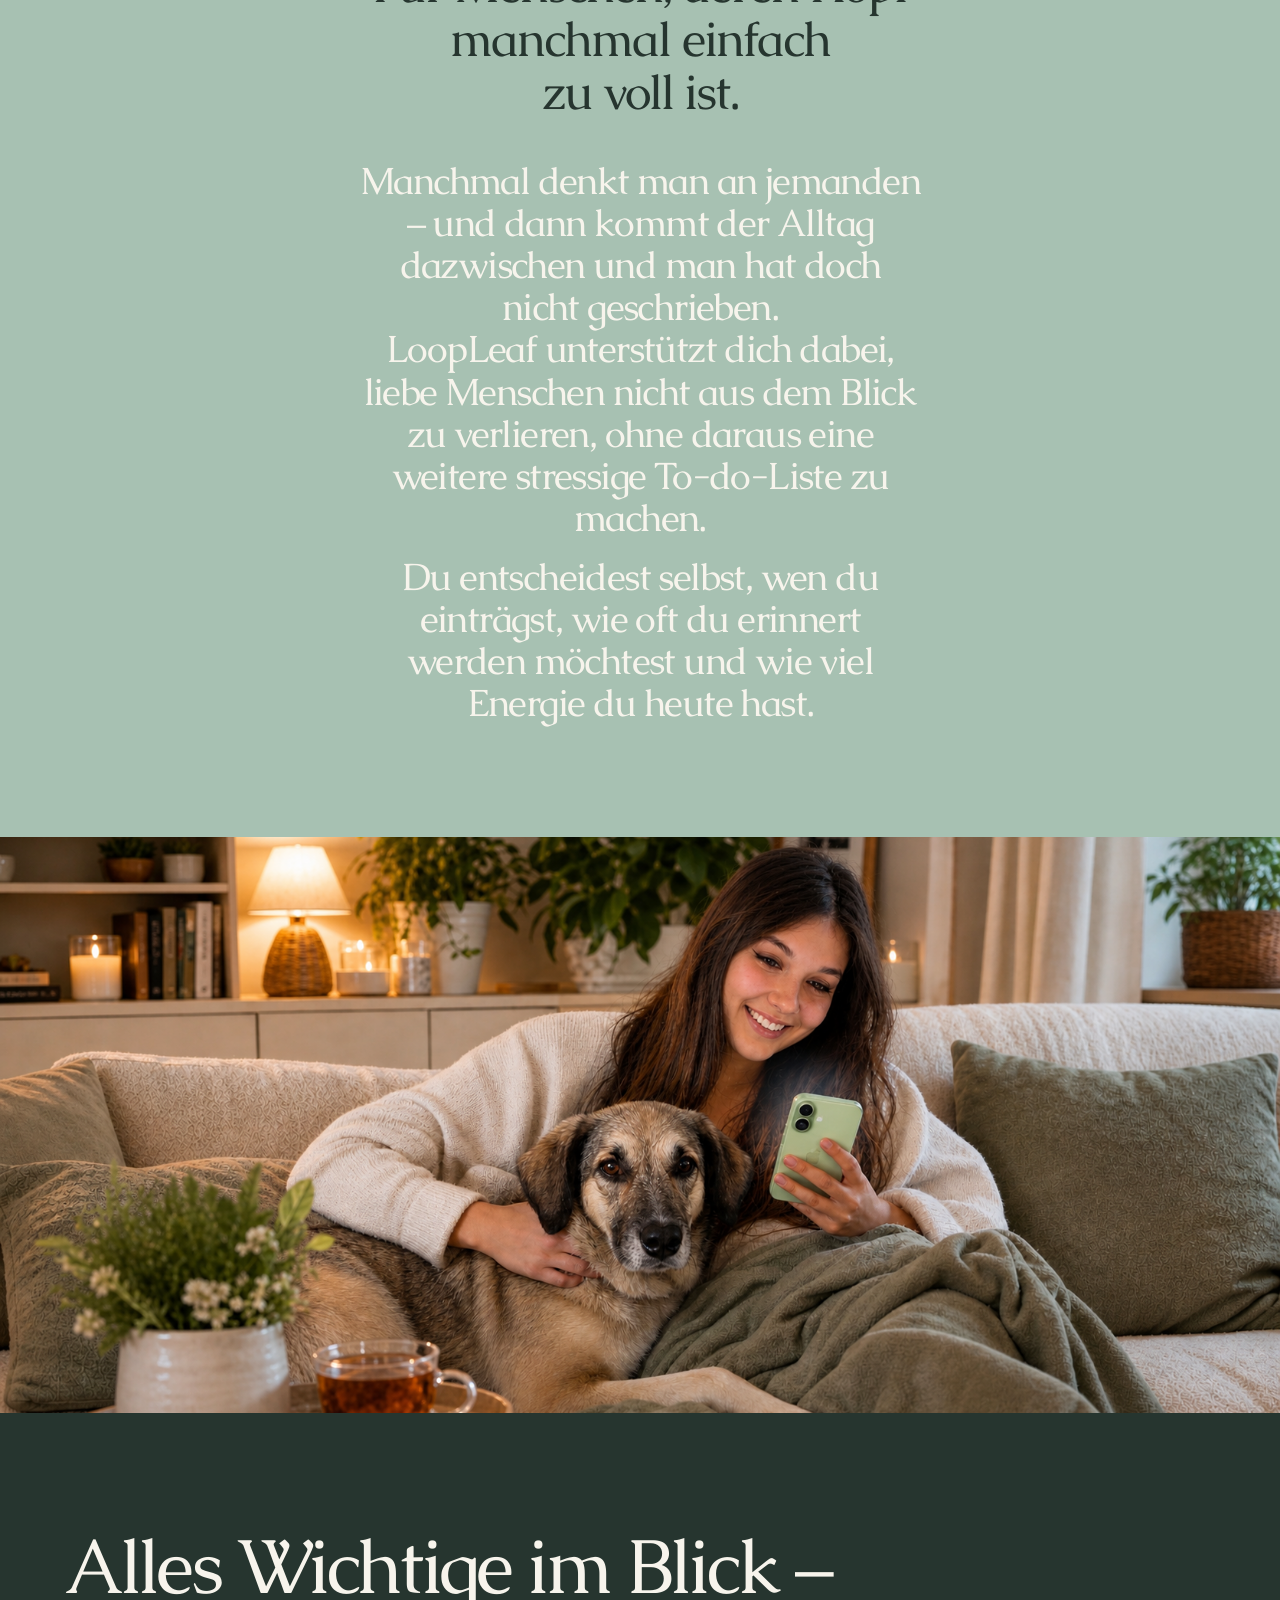
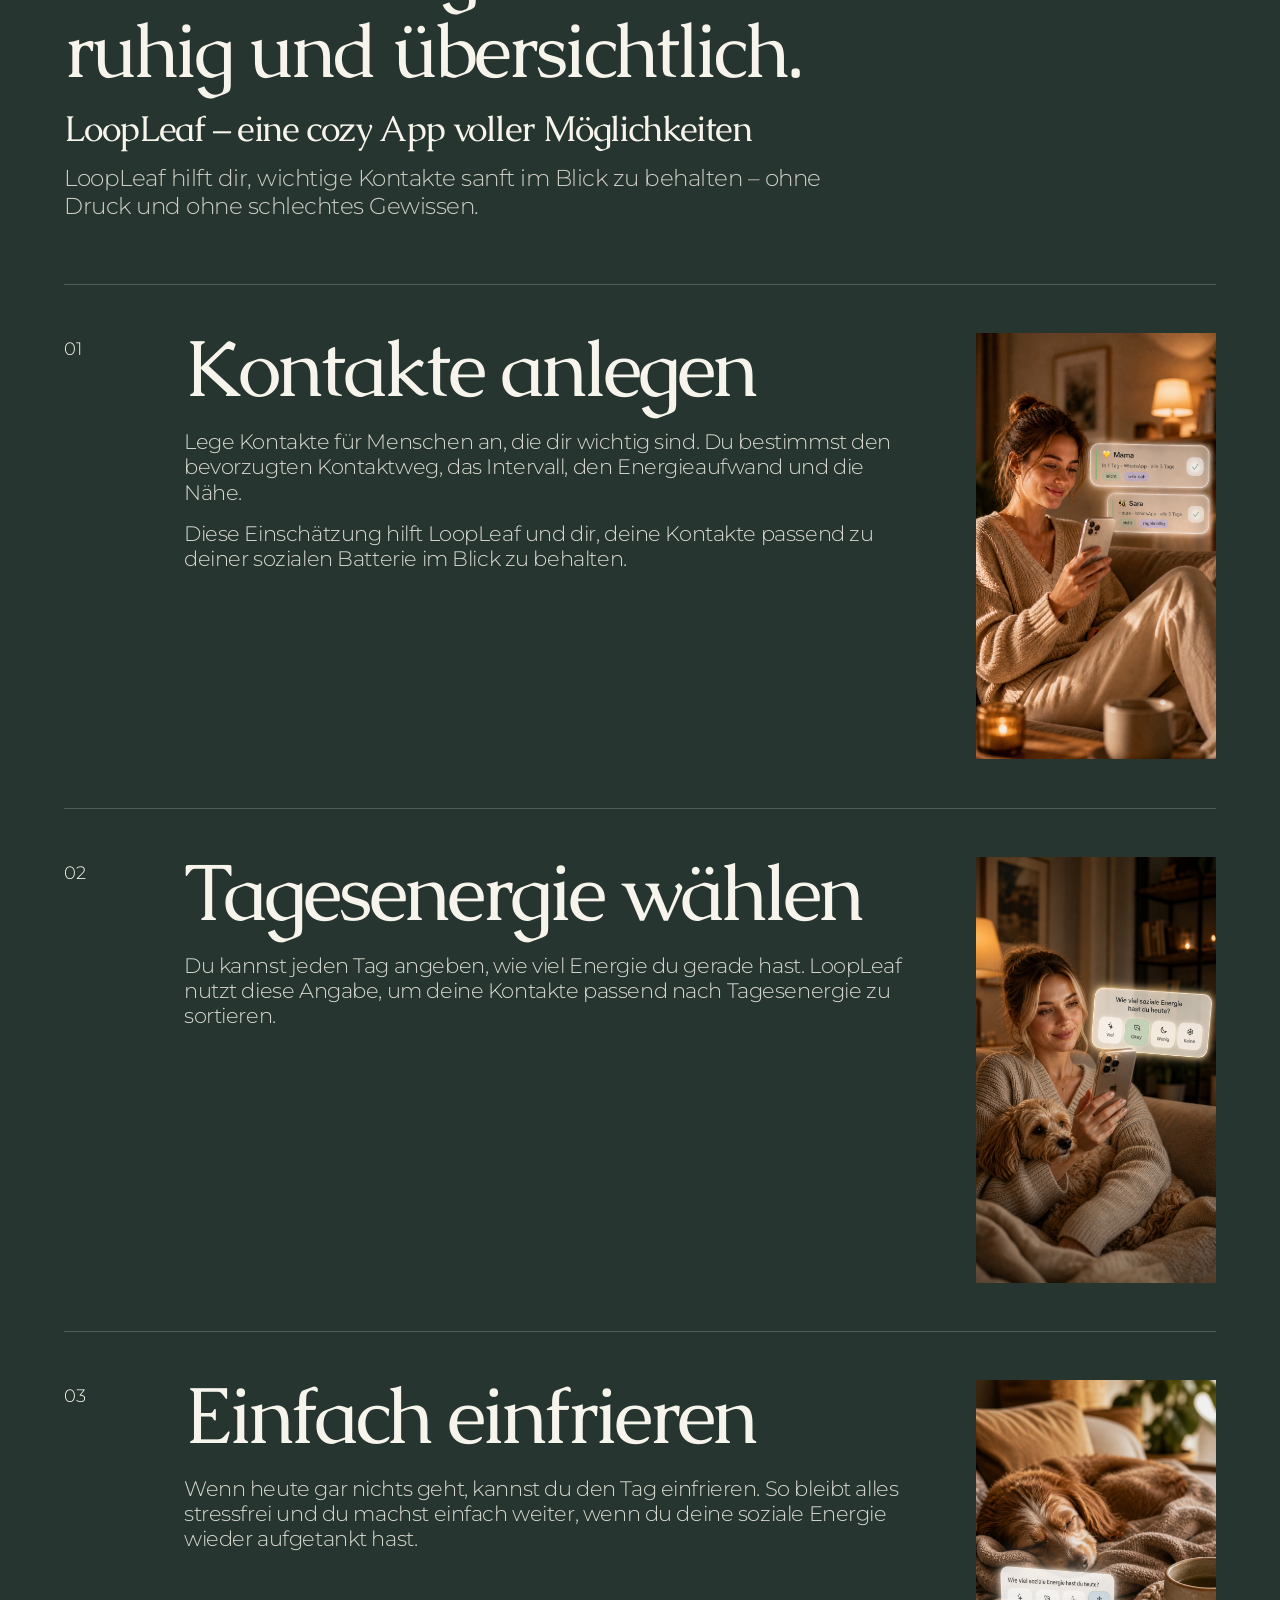
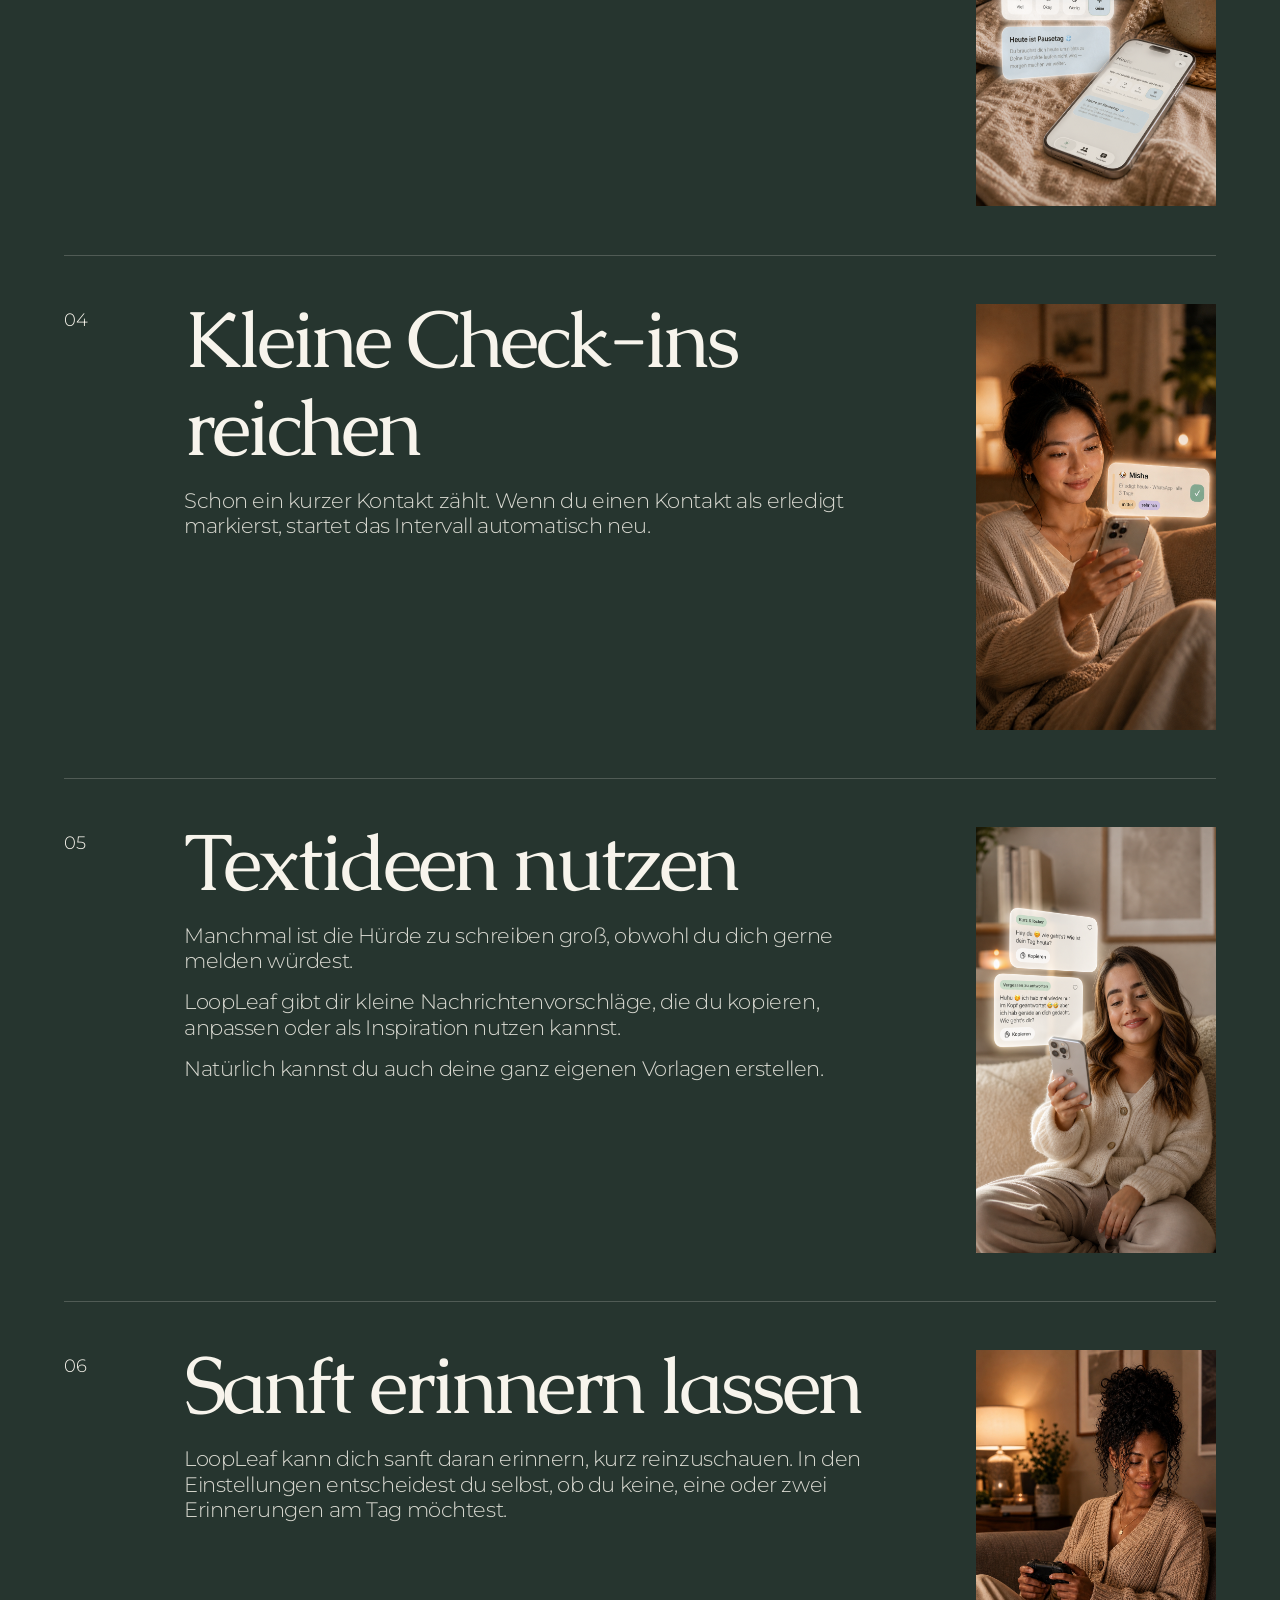
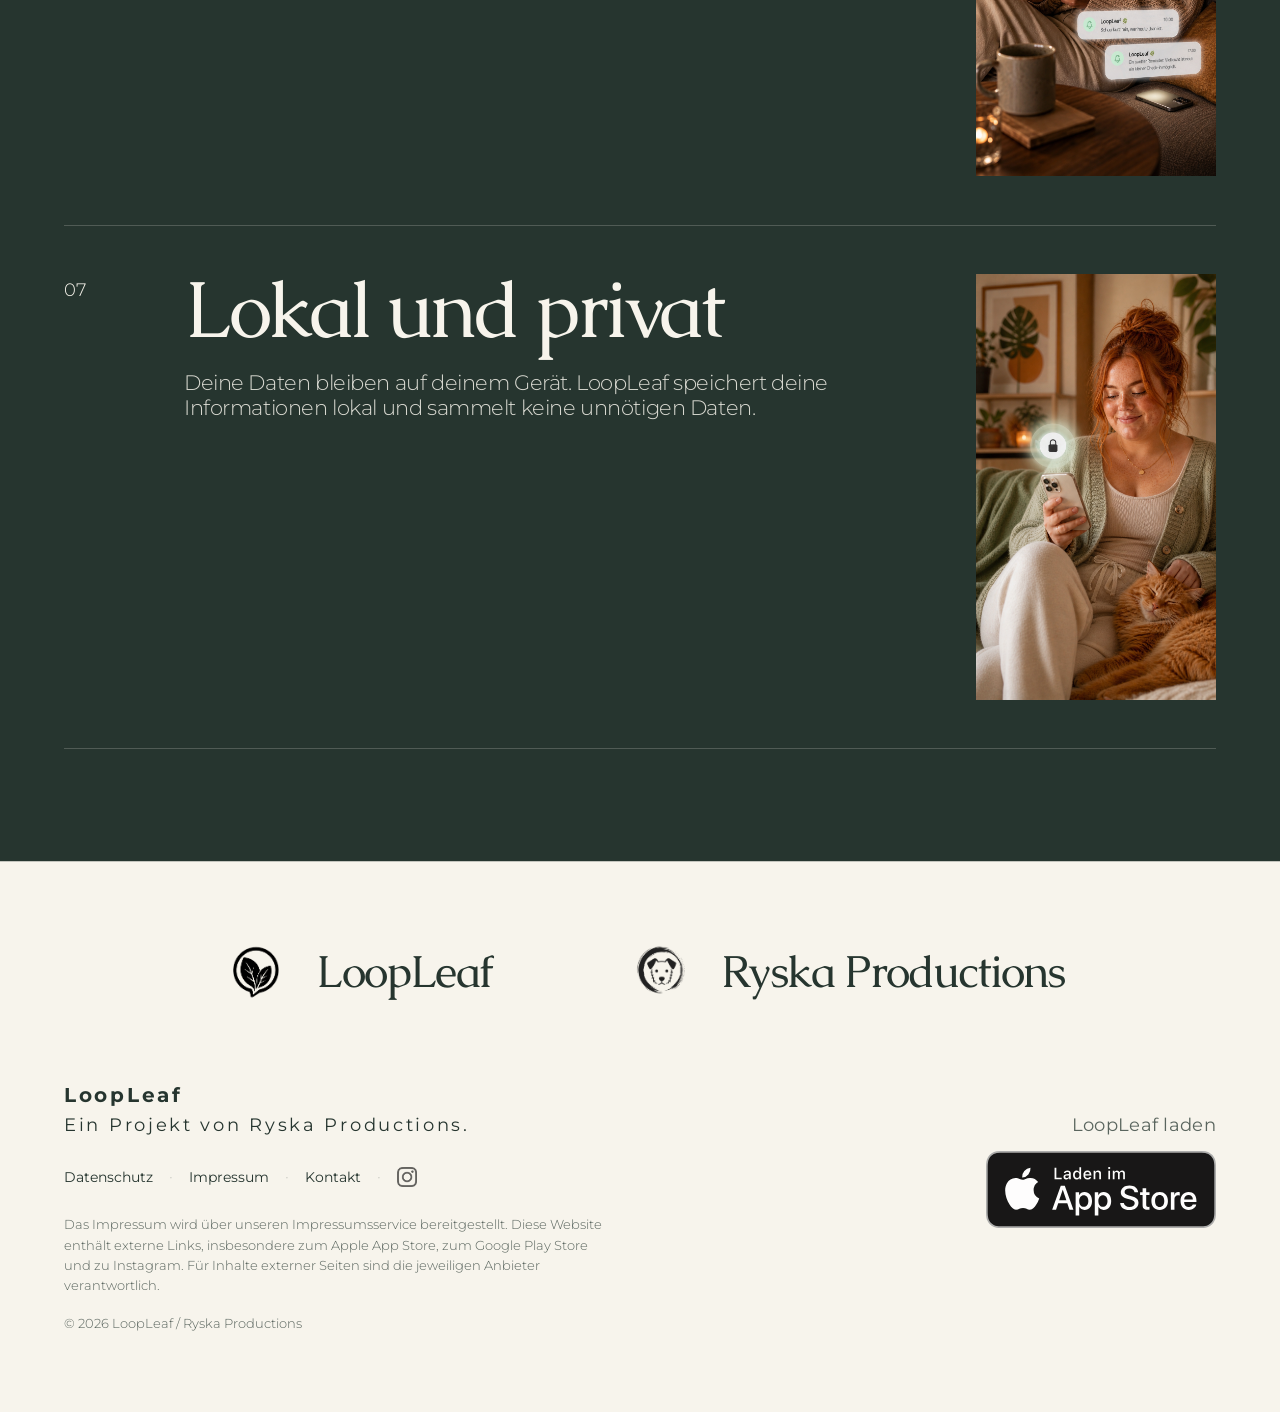
==== commit d7e11824: "Replace responsive hero images with updated versions" ====
--- a/index.html
+++ b/index.html
@@ -106,10 +106,10 @@
       <!-- Bild außerhalb des Containers für maximale Breite -->
       <div class="hero-media">
         <picture>
-          <source media="(min-width: 1024px)" srcset="assets/images/LoopLeaf-Hero-web-neue-Heute-Seite-richtige-Farbe-Sara.png">
-          <source media="(min-width: 768px)" srcset="assets/images/LoopLeaf-Hero-tablet-neue-Heute-Seite-richtige-Farbe-Sara.png">
+          <source media="(min-width: 1024px)" srcset="assets/images/LL%20Web%20Hero%201920x1080_better.png">
+          <source media="(min-width: 768px)" srcset="assets/images/LL%20Web%20Hero%20-%20Tablet_better.png">
           <img
-            src="assets/images/LoopLeaf-Hero-mobil-neue-Heute-Seite-richtige-Farbe-Sara.png"
+            src="assets/images/LL%20Mobil%20Hero%20%281080%20x%201920%20px%29_better.png"
             alt="LoopLeaf App Vorschau mit Kontaktliste und sanften Erinnerungen"
             class="hero-image"
           >
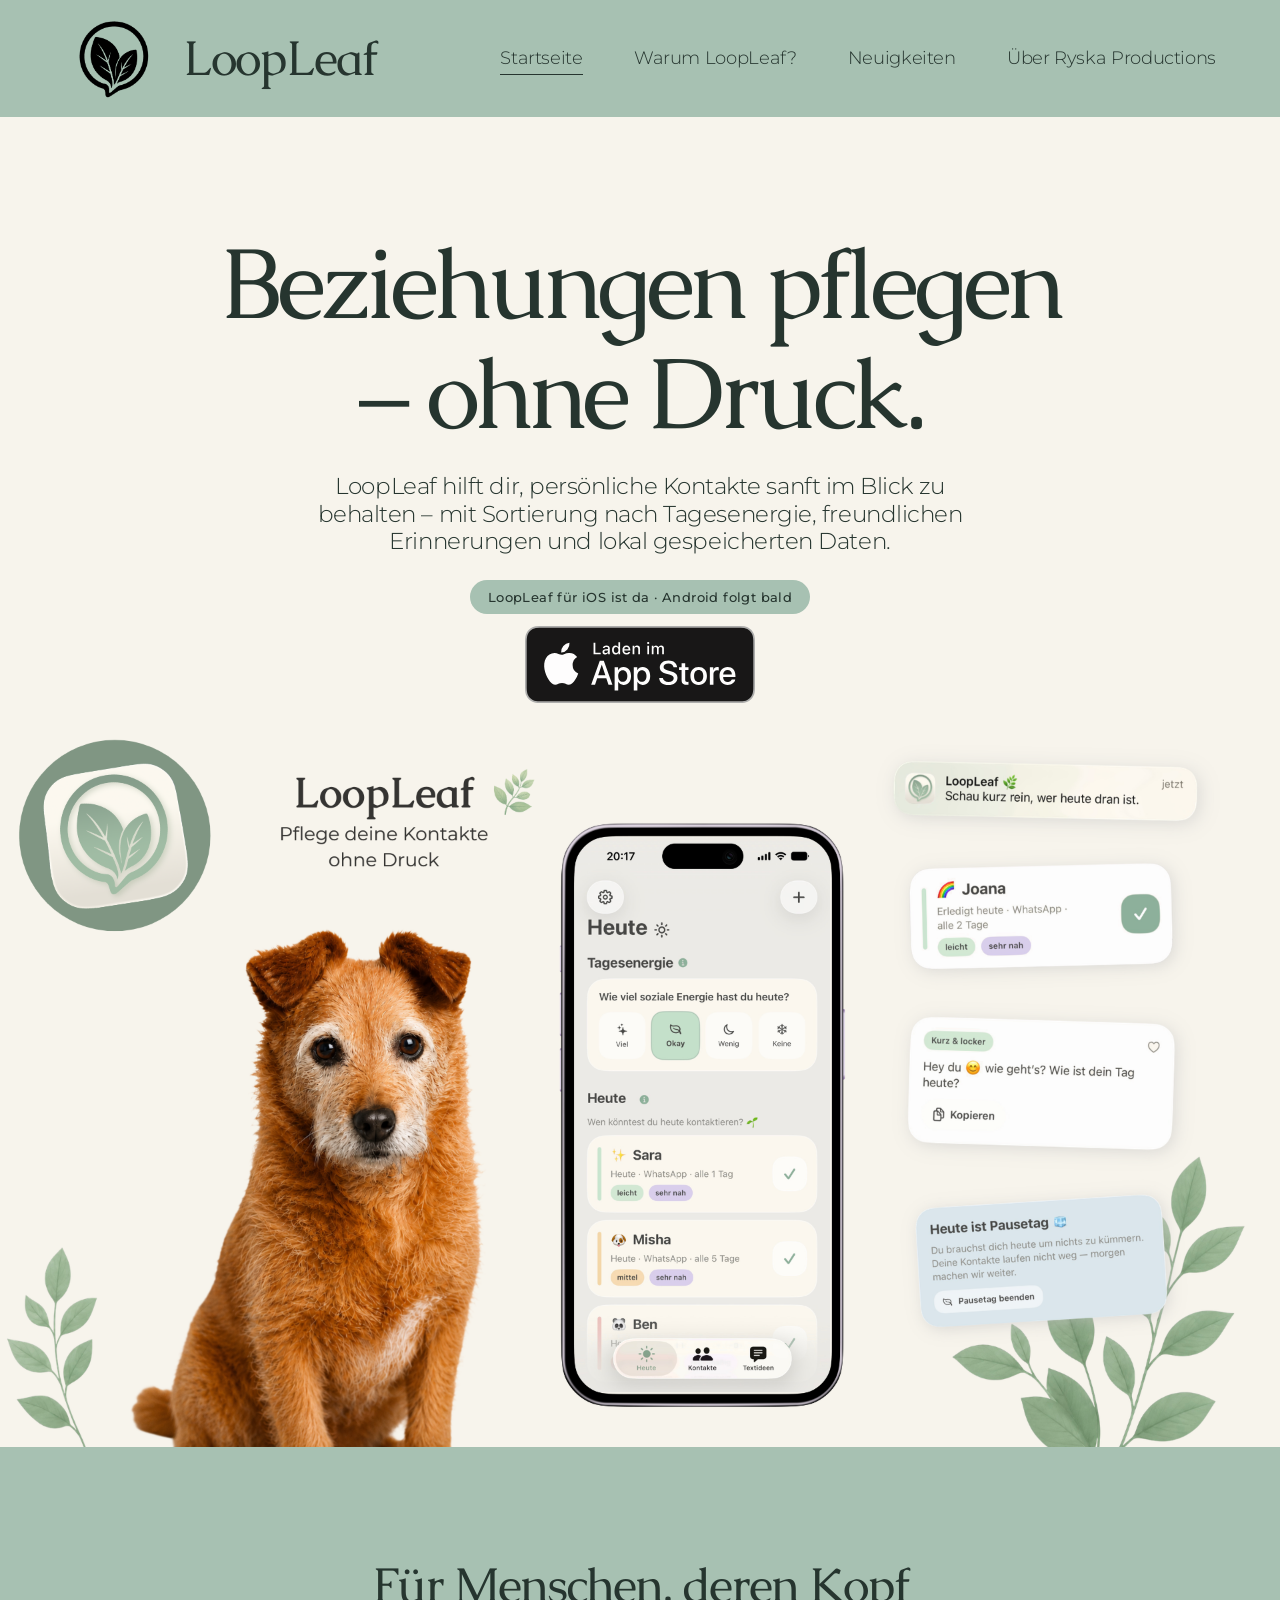
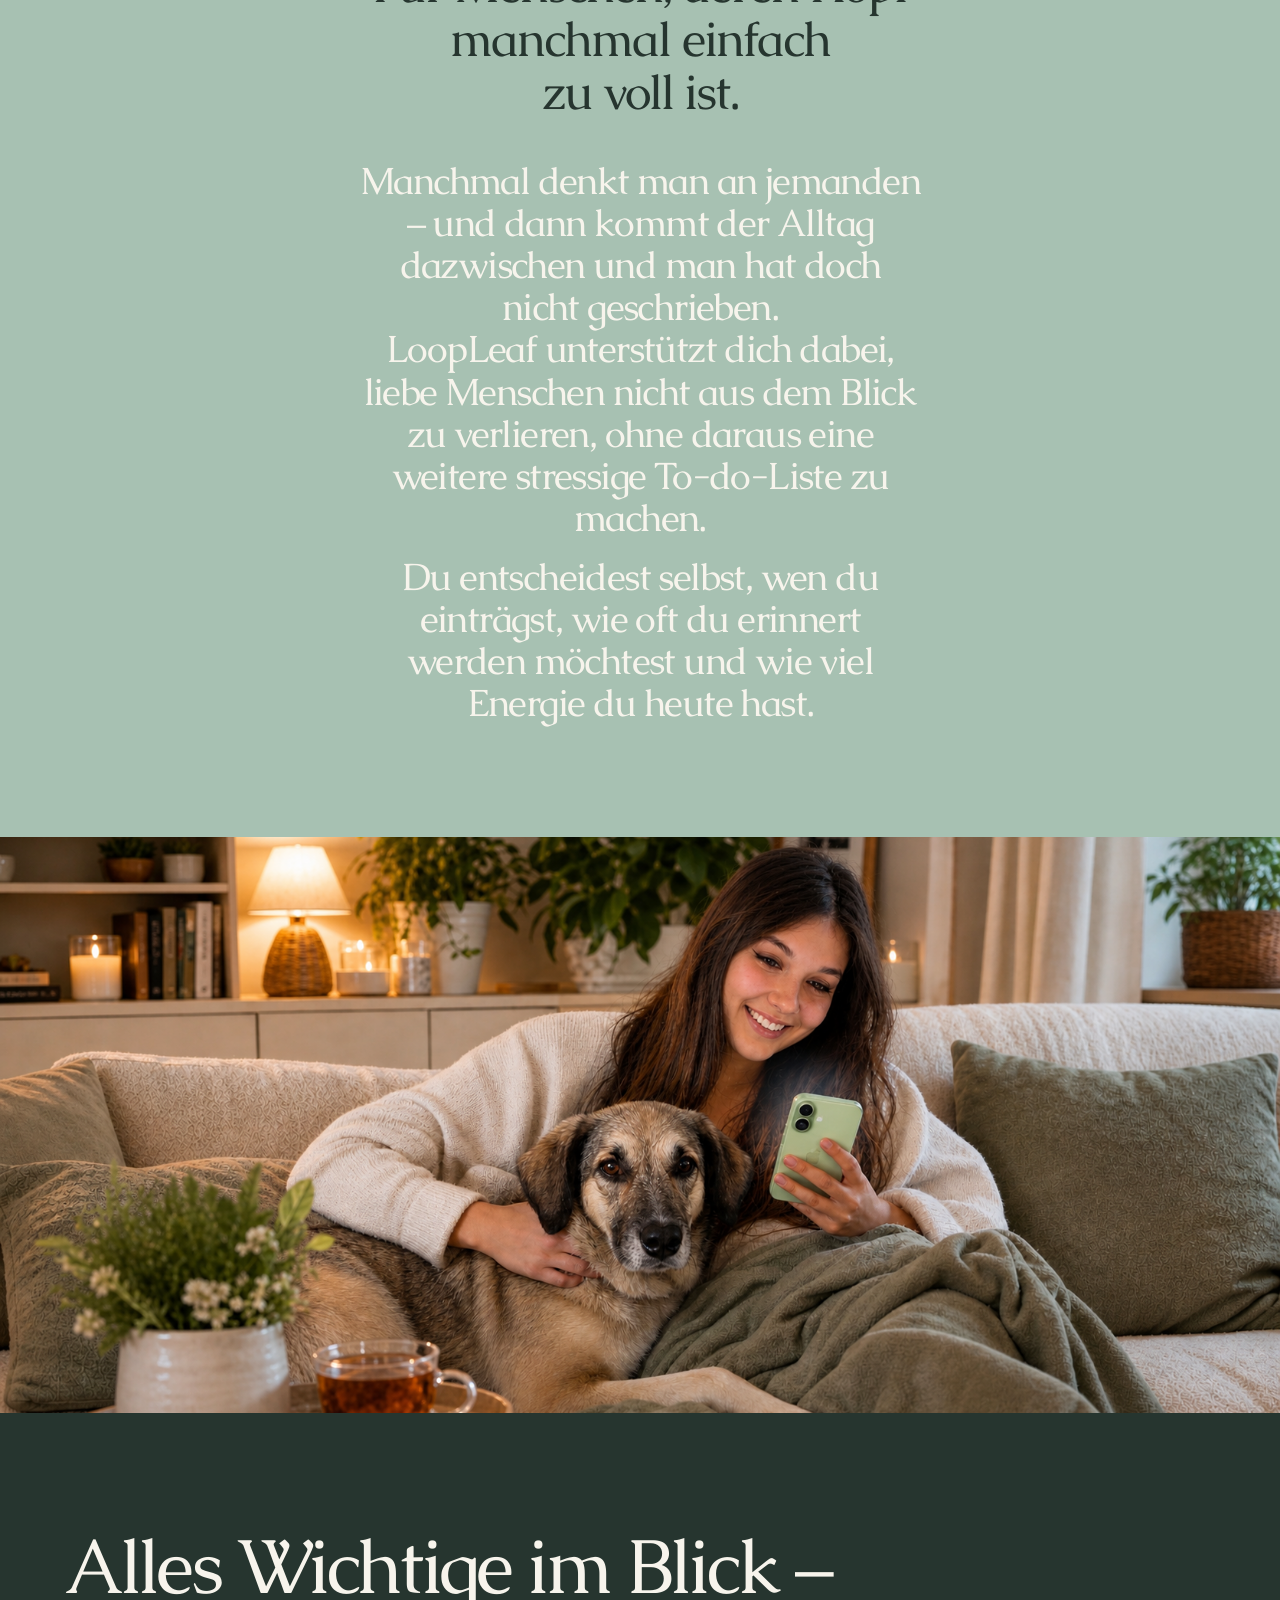
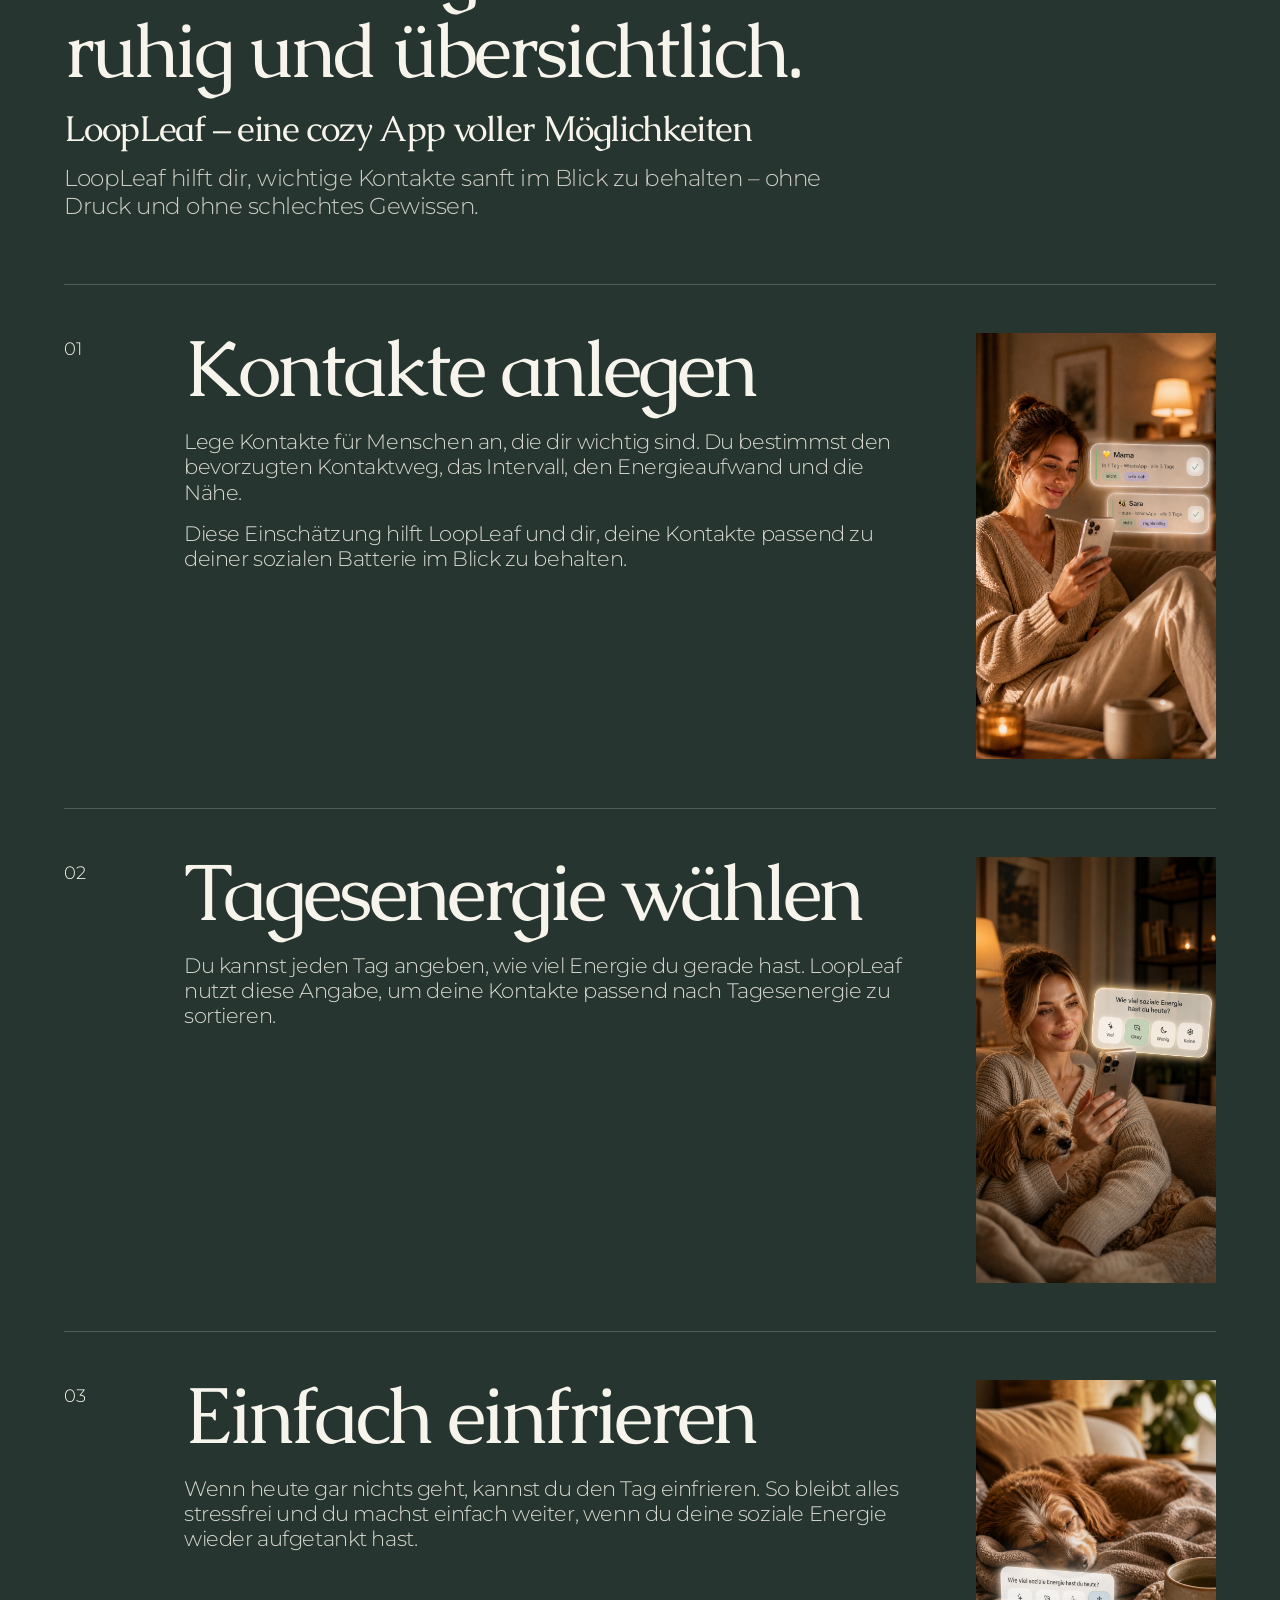
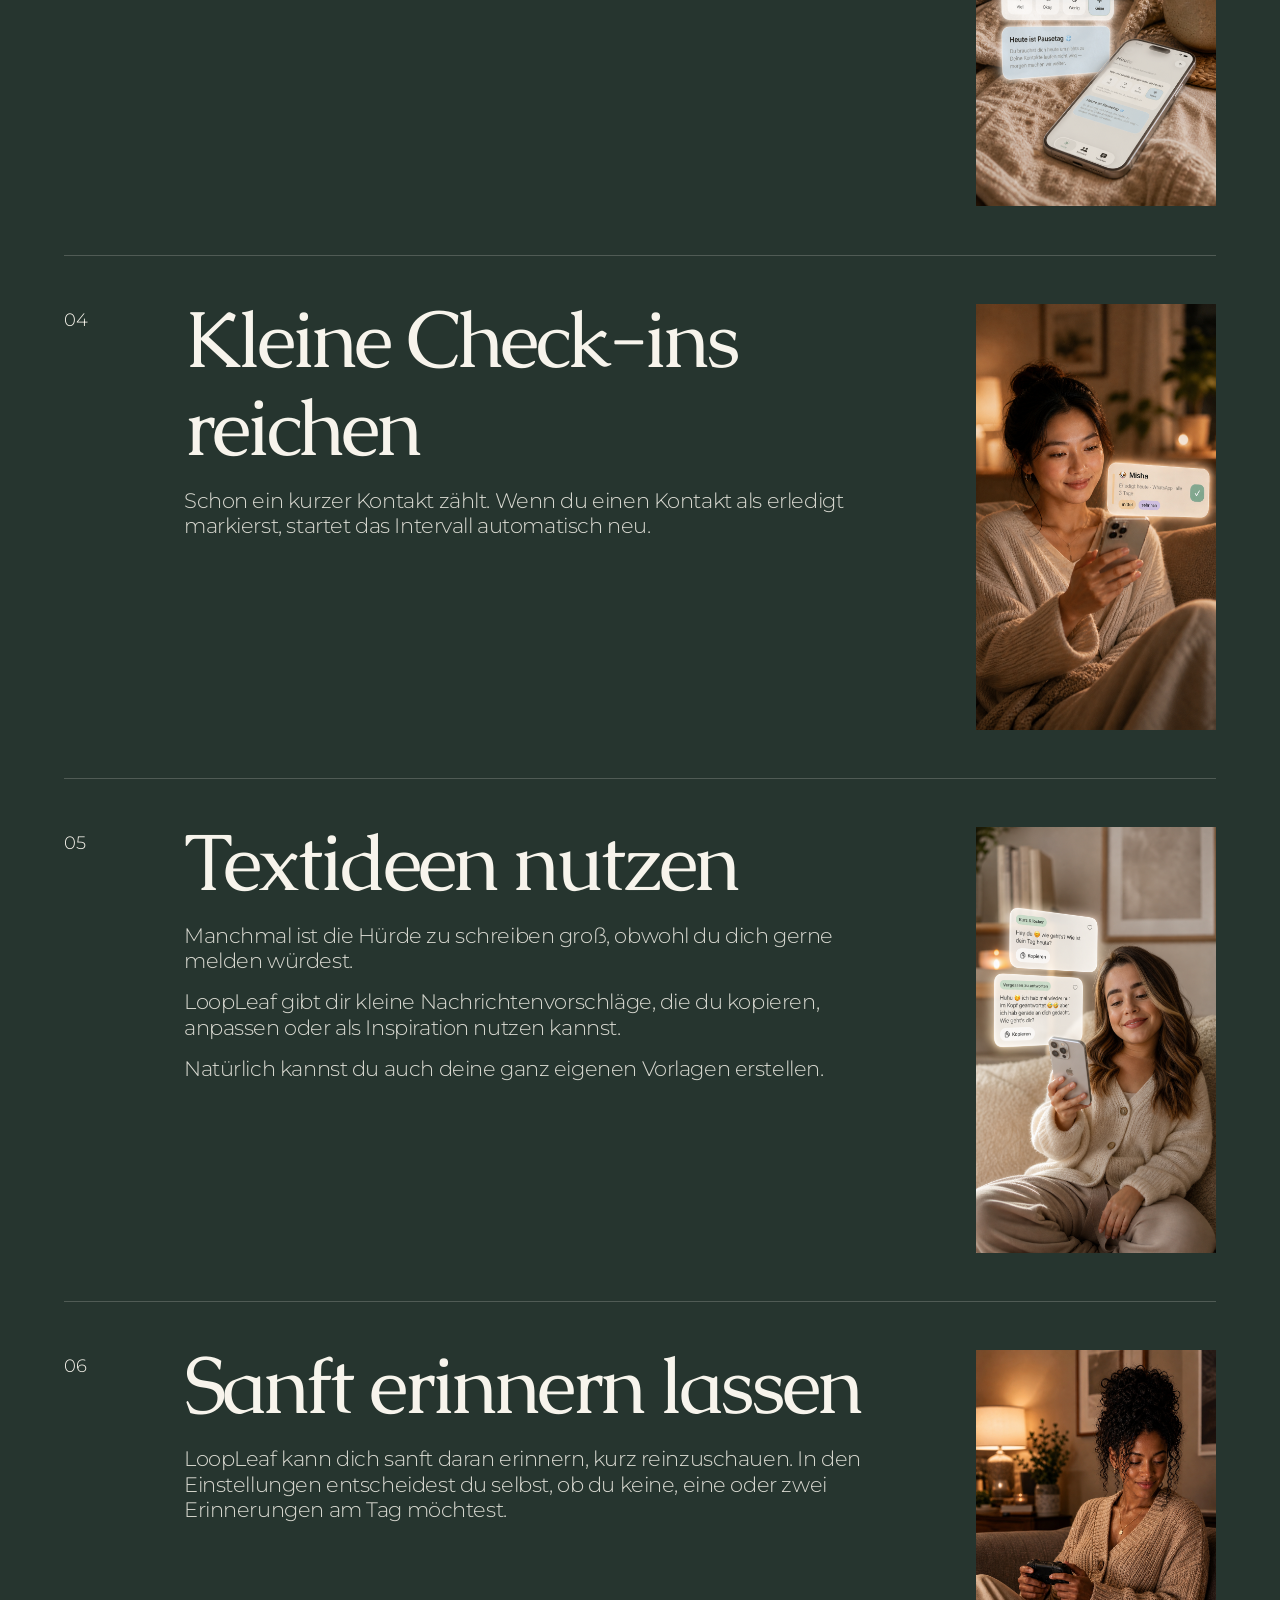
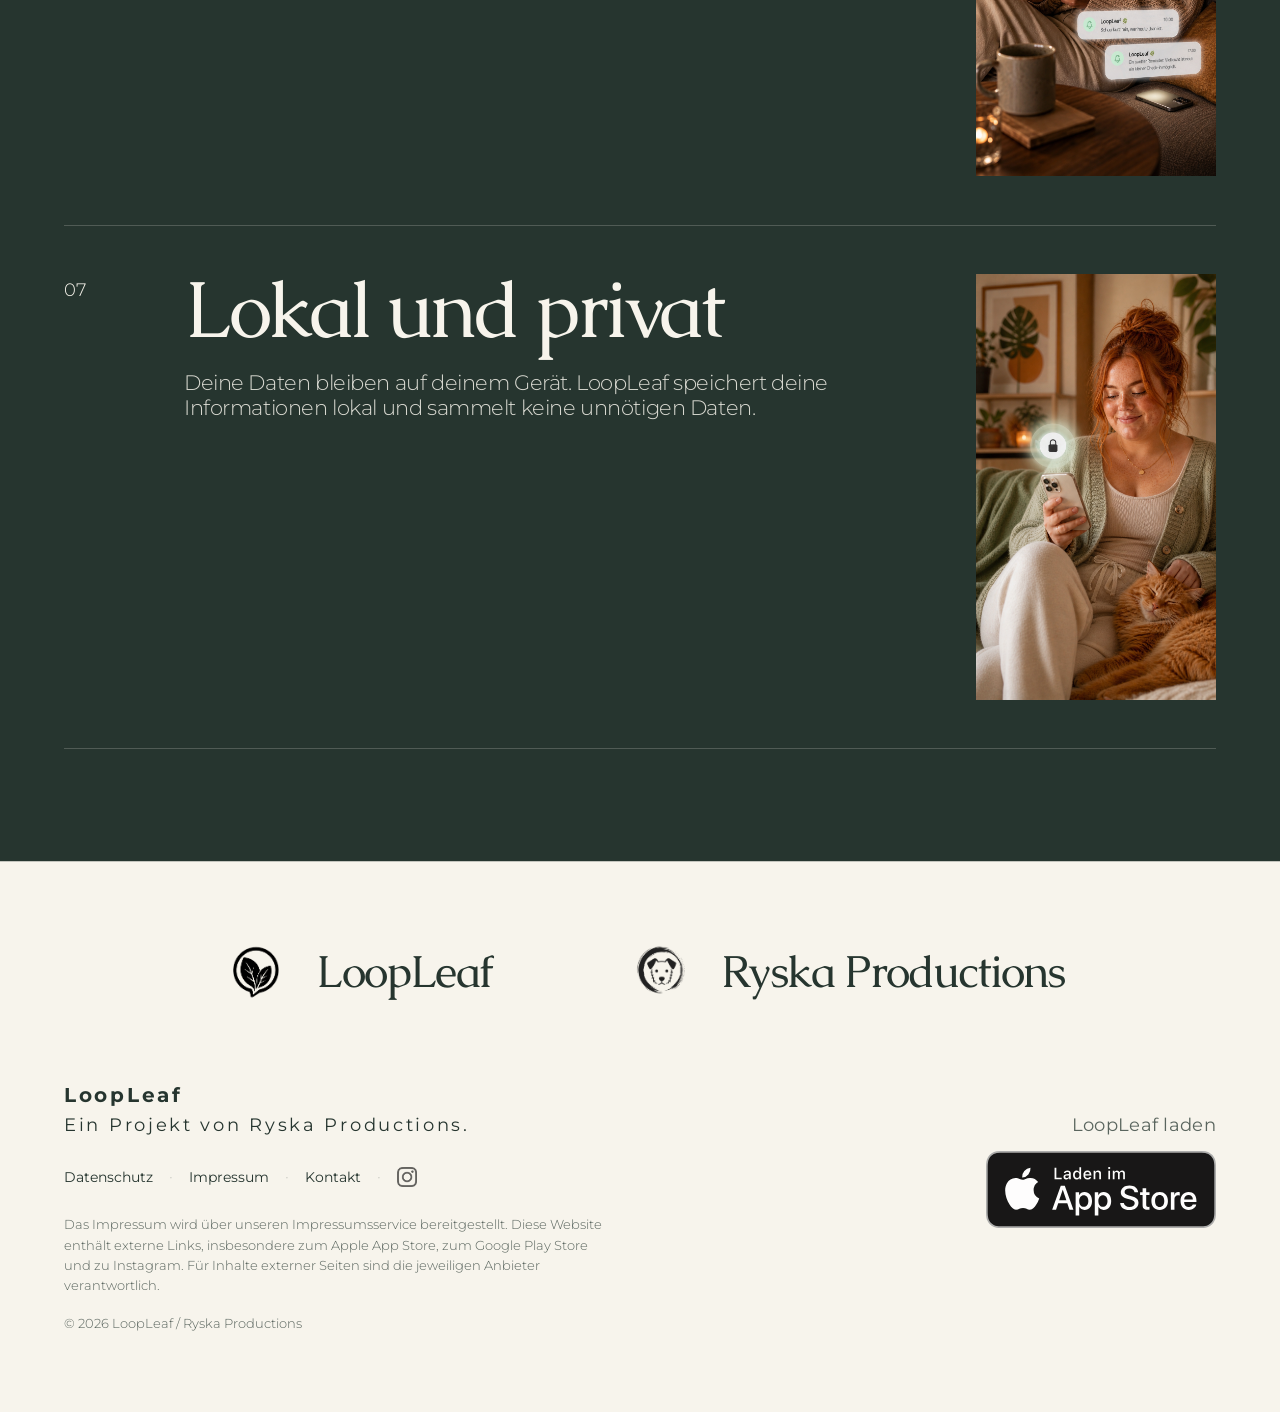
==== commit 25a5b14b: "new Neuigkeiten Page and new Datenschutz" ====
--- a/index.html
+++ b/index.html
@@ -38,6 +38,7 @@
         <ul role="list">
           <li><a href="index.html" aria-current="page">Startseite</a></li>
           <li><a href="warum.html">Warum LoopLeaf?</a></li>
+          <li><a href="neuigkeiten.html">Neuigkeiten</a></li>
           <li><a href="ryska.html">Über Ryska Productions</a></li>
         </ul>
       </nav>
@@ -62,6 +63,7 @@
     <ul role="list">
       <li><a href="index.html" aria-current="page">Startseite</a></li>
       <li><a href="warum.html">Warum LoopLeaf?</a></li>
+      <li><a href="neuigkeiten.html">Neuigkeiten</a></li>
       <li><a href="ryska.html">Über Ryska Productions</a></li>
       <li><a href="datenschutz.html">Datenschutz</a></li>
       <li><a href="https://mein.online-impressum.de/ryska-productions/" target="_blank" rel="noopener noreferrer">Impressum</a></li>
--- a/css/styles.css
+++ b/css/styles.css
@@ -59,24 +59,28 @@
 
 :root {
   /* Grundfarben */
-  --color-cream:       #F7F4EC;   /* Seitenhintergrund, helle Sektionen */
-  --color-dark-green:  #26352F;   /* Feature-Sektion, Überschriften, Buttons */
+  --color-cream:           #F7F4EC;   /* Seitenhintergrund, helle Sektionen */
+  --color-dark-green:      #26352F;   /* Feature-Sektion, Überschriften, Buttons */
+  --color-dark-green-deep: #1a2520;   /* Button-Hover (gedunkelte Schattierung von dark-green) */
 
   /* Weitere Grundfarben */
-  --color-muted:       #C3C4BD;   /* Trennlinien, dezente Ränder */
-  --color-mid-green:   #8F958E;   /* sekundärer Text, gedämpfte Elemente */
-  --color-text-soft:   #5A655E;   /* Fließtext weich */
+  --color-muted:           #C3C4BD;   /* Trennlinien, dezente Ränder */
+  --color-mid-green:       #8F958E;   /* Reserve: sekundärer Text / gedämpfte Elemente */
+  --color-text-soft:       #5A655E;   /* Fließtext weich */
+
+  /* Oberflächen */
+  --color-surface-tinted:  #eeeae0;   /* getönter Infohintergrund (z. B. Datenschutz-Adressblock) */
 
   /* Akzentfarben */
-  --color-sage:        #A7C1B2;   /* Kopfzeile, Badges, Highlights */
-  --color-sage-dark:   #6F8B79;   /* Hover-Zustände, sekundäre Akzente */
-  --color-white:       #FFFFFF;   /* Text auf dunklem / salbeigrünem Hintergrund */
-  --color-sage-light:  #C8D3CC;   /* helle Sektionshintergründe (Ryska-Seite) */
+  --color-sage:            #A7C1B2;   /* Kopfzeile, Badges, Highlights */
+  --color-sage-dark:       #6F8B79;   /* Hover-Zustände, sekundäre Akzente */
+  --color-white:           #FFFFFF;   /* Text auf dunklem / salbeigrünem Hintergrund */
+  --color-sage-light:      #C8D3CC;   /* helle Sektionshintergründe (Ryska-Seite) */
 
   /* Aliase für Lesbarkeit im Code */
-  --color-text:        var(--color-dark-green);
-  --color-border-soft: var(--color-muted);
-  --color-card:        var(--color-white);
+  --color-text:            var(--color-dark-green);
+  --color-border-soft:     var(--color-muted);    /* aktuell ungenutzt – Reserve für spätere Designvarianten */
+  --color-card:            var(--color-white);    /* aktuell ungenutzt – Reserve für spätere Designvarianten */
 
   /* Schriften */
   --font-heading: 'Caudex', Georgia, serif;
@@ -102,6 +106,13 @@
   --transition-fast: 0.2s ease;
   --transition-base: 0.3s ease;
 }
+
+/*
+  Opacity-Konvention (rgba-Werte, bewusst nicht in Tokens umgebaut):
+  - --color-cream mit niedriger Opacity (0.15–0.25) → dezente Border-/Trennlinien auf dunklen Sektionen
+  - --color-cream mit hoher Opacity (0.8–0.95)      → Sekundärtext auf dunklen Sektionen
+  - --color-dark-green mit niedriger Opacity (0.18)  → dezente Trennlinien auf hellen Sektionen
+*/
 
 
 /* --- 3. RESET & BASIS --- */
@@ -413,7 +424,7 @@
 }
 
 .btn--primary:hover {
-  background-color: #1a2520;
+  background-color: var(--color-dark-green-deep);
 }
 
 .btn--outline {
@@ -1103,7 +1114,7 @@
   font-family: var(--font-heading);
   font-size: 30px;
   font-weight: 400;
-  color: #26352F;
+  color: var(--color-dark-green);
   text-align: center;
   margin-bottom: 12px;
 }
@@ -1438,7 +1449,7 @@
   font-weight: 300;
   line-height: 1.9;
   color: var(--color-dark-green);
-  background-color: #eeeae0;
+  background-color: var(--color-surface-tinted);
   border-left: 3px solid var(--color-sage-dark);
   padding: clamp(16px, 2.5vw, 24px) clamp(20px, 3vw, 32px);
   margin-block: clamp(12px, 1.5vw, 18px);
@@ -1821,3 +1832,202 @@
 .warum-closing-inner p:last-child {
   margin-bottom: 0;
 }
+
+
+/* ================================================================
+   NEUIGKEITEN-SEITE  (neuigkeiten.html)
+   Nutzt das globale Designsystem: Farben, Schriften, .container.
+   Der Hero übernimmt visuell exakt die Werte der Warum-Hero —
+   semantisch eigene Klassen, technisch via Mehrfach-Selektoren
+   ohne CSS-Duplikate.
+   ================================================================ */
+
+
+/* --- Hero (Cream) – teilt Werte mit .warum-hero --- */
+
+.news-hero {
+  background-color: var(--color-cream);
+  padding-top: var(--space-xl);
+  padding-bottom: var(--space-xl);
+  text-align: center;
+}
+
+.news-hero-text {
+  display: flex;
+  flex-direction: column;
+  align-items: center;
+}
+
+.news-hero-logo {
+  width: clamp(96px, 13vw, 136px);
+  height: auto;
+  display: block;
+  margin-bottom: var(--space-sm);
+}
+
+.news-hero-label {
+  font-family: var(--font-heading);
+  font-size: 30px;
+  font-weight: 400;
+  color: var(--color-dark-green);
+  text-align: center;
+  margin-bottom: 12px;
+}
+
+.news-hero h1 {
+  font-size: clamp(2.4rem, 5vw, 72px);
+  letter-spacing: -2px;
+  max-width: 20ch;
+  margin-bottom: var(--space-lg);
+  margin-inline: auto;
+}
+
+.news-hero-intro {
+  font-family: var(--font-body);
+  font-size: clamp(1rem, 1.8vw, 20px);
+  font-weight: 300;
+  color: var(--color-dark-green);
+  max-width: 52ch;
+  line-height: 1.6;
+  margin-inline: auto;
+}
+
+@media (min-width: 768px) {
+  .news-hero {
+    padding-top: var(--space-2xl);
+    padding-bottom: var(--space-2xl);
+  }
+}
+
+
+/* --- Update-Liste / Karten (Cream-Hintergrund mit Sage-Karten) --- */
+
+.news-section {
+  background-color: var(--color-cream);
+  padding-bottom: var(--space-2xl);
+}
+
+.news-list {
+  list-style: none;
+  margin: 0;
+  padding: 0;
+  display: flex;
+  flex-direction: column;
+  gap: var(--space-lg);
+}
+
+.news-card {
+  background-color: var(--color-sage);
+  border-radius: var(--radius-md);
+  overflow: hidden;
+  display: flex;
+  flex-direction: column;
+}
+
+.news-card__media {
+  width: 100%;
+  /* 8:5-Verhältnis für einheitliches Erscheinungsbild auf Mobile */
+  aspect-ratio: 8 / 5;
+  overflow: hidden;
+}
+
+.news-card__image {
+  width: 100%;
+  height: 100%;
+  object-fit: cover;
+  object-position: center;
+  display: block;
+}
+
+.news-card__body {
+  padding: clamp(20px, 3vw, 36px);
+  display: flex;
+  flex-direction: column;
+}
+
+.news-card__date {
+  font-family: var(--font-body);
+  font-size: 0.85rem;
+  font-weight: 400;
+  letter-spacing: 0.04em;
+  color: var(--color-text-soft);
+  margin-bottom: 0.6rem;
+  max-width: none;
+}
+
+.news-card__badges {
+  list-style: none;
+  margin: 0 0 var(--space-sm) 0;
+  padding: 0;
+  display: flex;
+  flex-wrap: wrap;
+  gap: 0.4rem 0.5rem;
+}
+
+.news-card__badge {
+  display: inline-flex;
+  align-items: center;
+  background-color: var(--color-cream);
+  color: var(--color-dark-green);
+  font-family: var(--font-body);
+  font-size: 0.75rem;
+  font-weight: 500;
+  letter-spacing: 0.04em;
+  padding: 0.3rem 0.7rem;
+  border-radius: var(--radius-pill);
+  line-height: 1.2;
+}
+
+.news-card__title {
+  font-family: var(--font-heading);
+  font-size: clamp(1.5rem, 3vw, 32px);
+  font-weight: 400;
+  line-height: 1.15;
+  letter-spacing: -0.5px;
+  color: var(--color-dark-green);
+  margin: 0 0 var(--space-sm) 0;
+  max-width: none;
+}
+
+.news-card__text {
+  font-family: var(--font-body);
+  font-size: clamp(0.95rem, 1.4vw, 17px);
+  font-weight: 300;
+  line-height: 1.7;
+  color: var(--color-dark-green);
+  margin: 0;
+  max-width: none;
+}
+
+/* Desktop ab 768 px: Bild links, Text rechts */
+@media (min-width: 768px) {
+  .news-card {
+    flex-direction: row;
+    align-items: stretch;
+  }
+
+  .news-card__media {
+    flex: 0 0 38%;
+    aspect-ratio: auto;
+    min-height: 280px;
+  }
+
+  .news-card__body {
+    flex: 1 1 62%;
+    padding: clamp(28px, 3.5vw, 48px);
+    justify-content: center;
+  }
+}
+
+/*
+  Nur Tablet (768–1023 px): In der schmalen Bildspalte croppt object-fit:
+  cover horizontalstark. Bei Motiven, deren Hauptobjekt (z. B. das Handy)
+  rechts der Bildmitte sitzt, wird der Crop gezielt nach rechts verschoben –
+  links wird etwas mehr abgeschnitten, das Hauptmotiv bleibt sichtbar.
+  Mobile (volles Bild) und Desktop (≥1024 px, center) bleiben unverändert.
+*/
+@media (min-width: 768px) and (max-width: 1023px) {
+  .news-card__image--focus-right {
+    object-position: 68% center;
+  }
+}
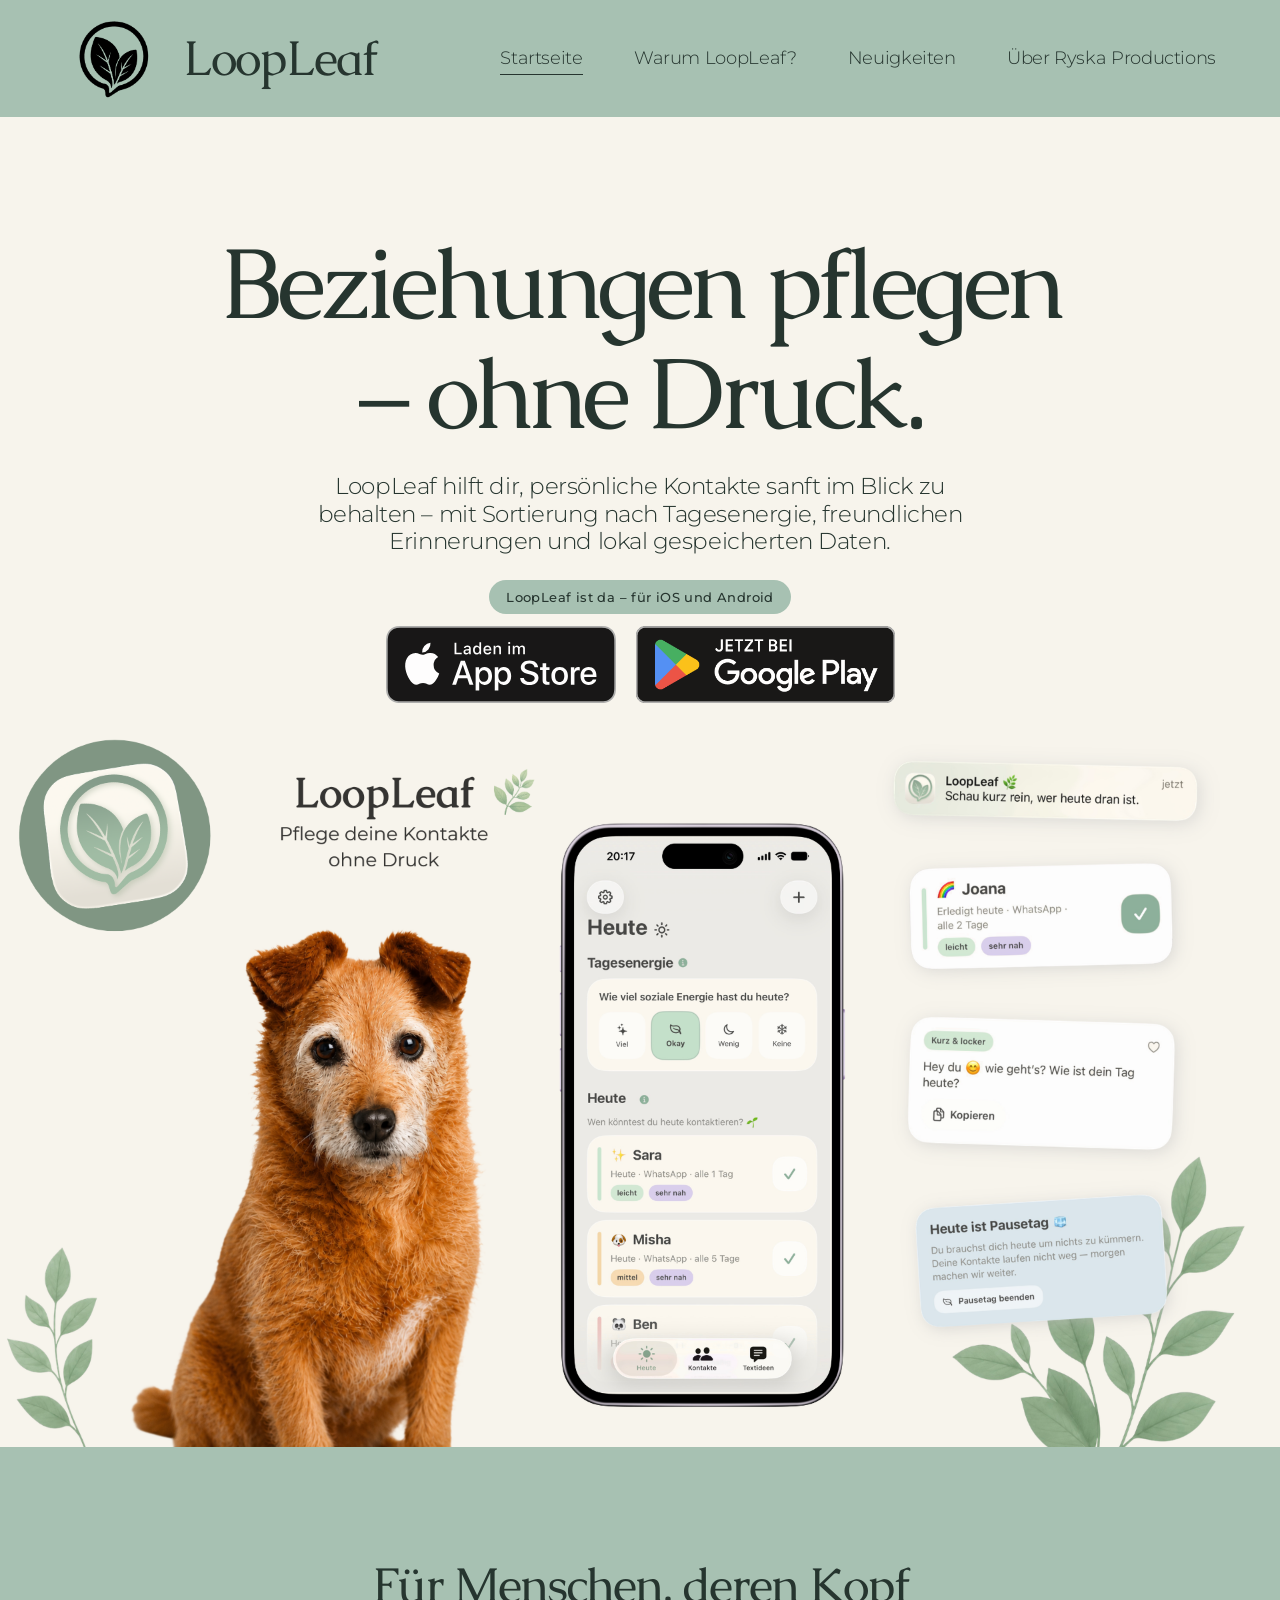
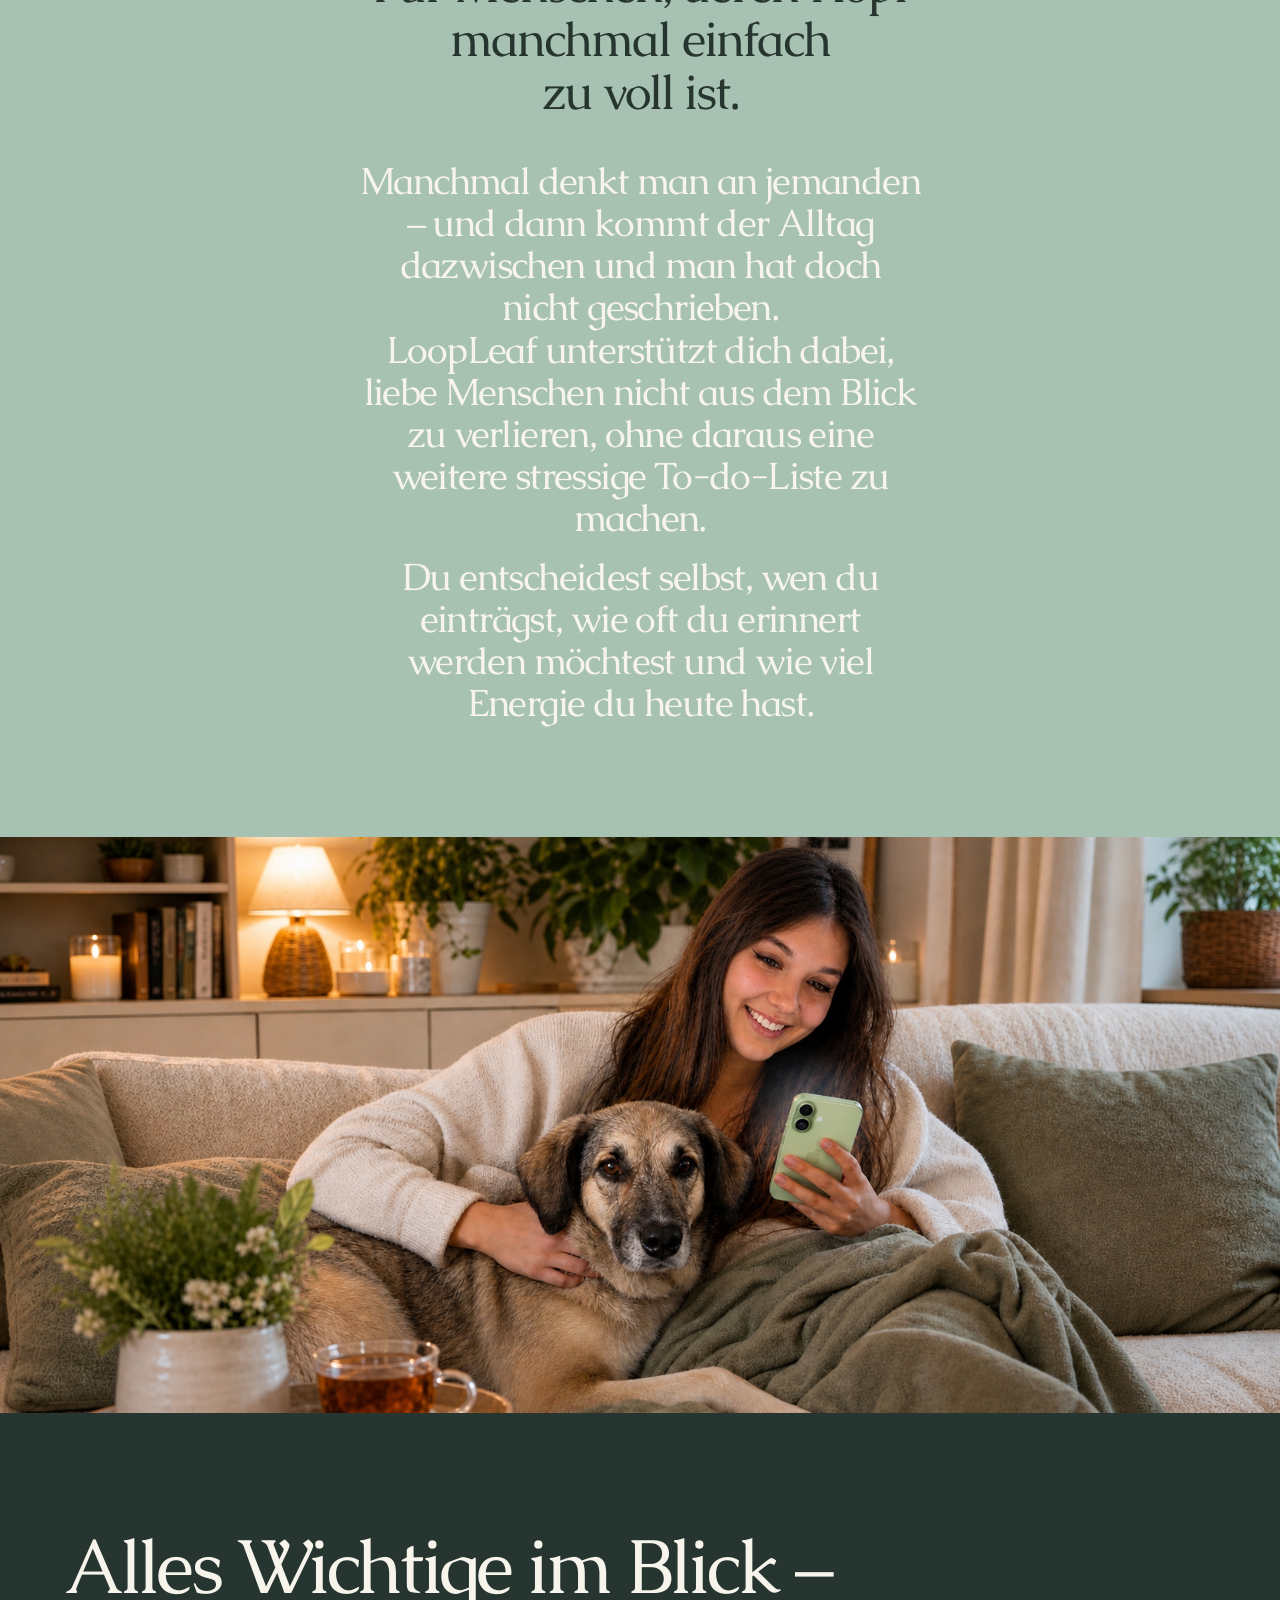
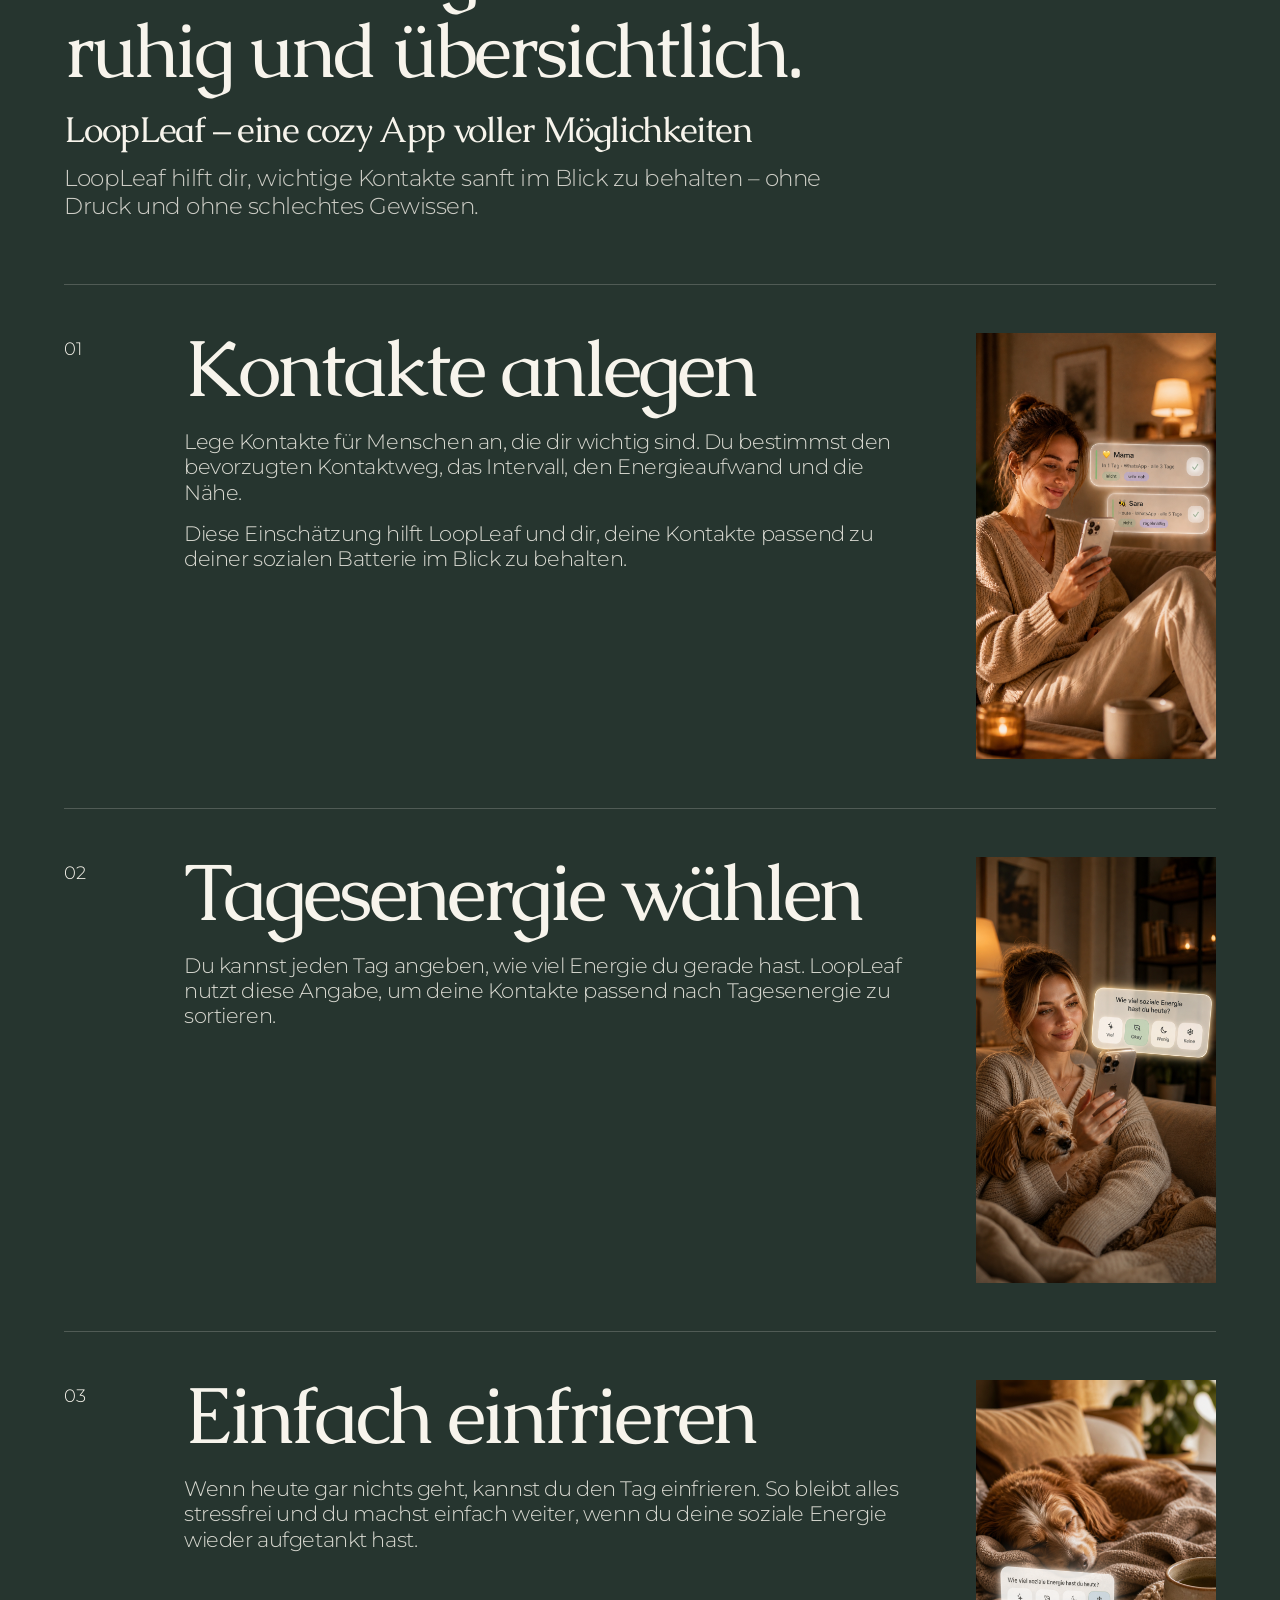
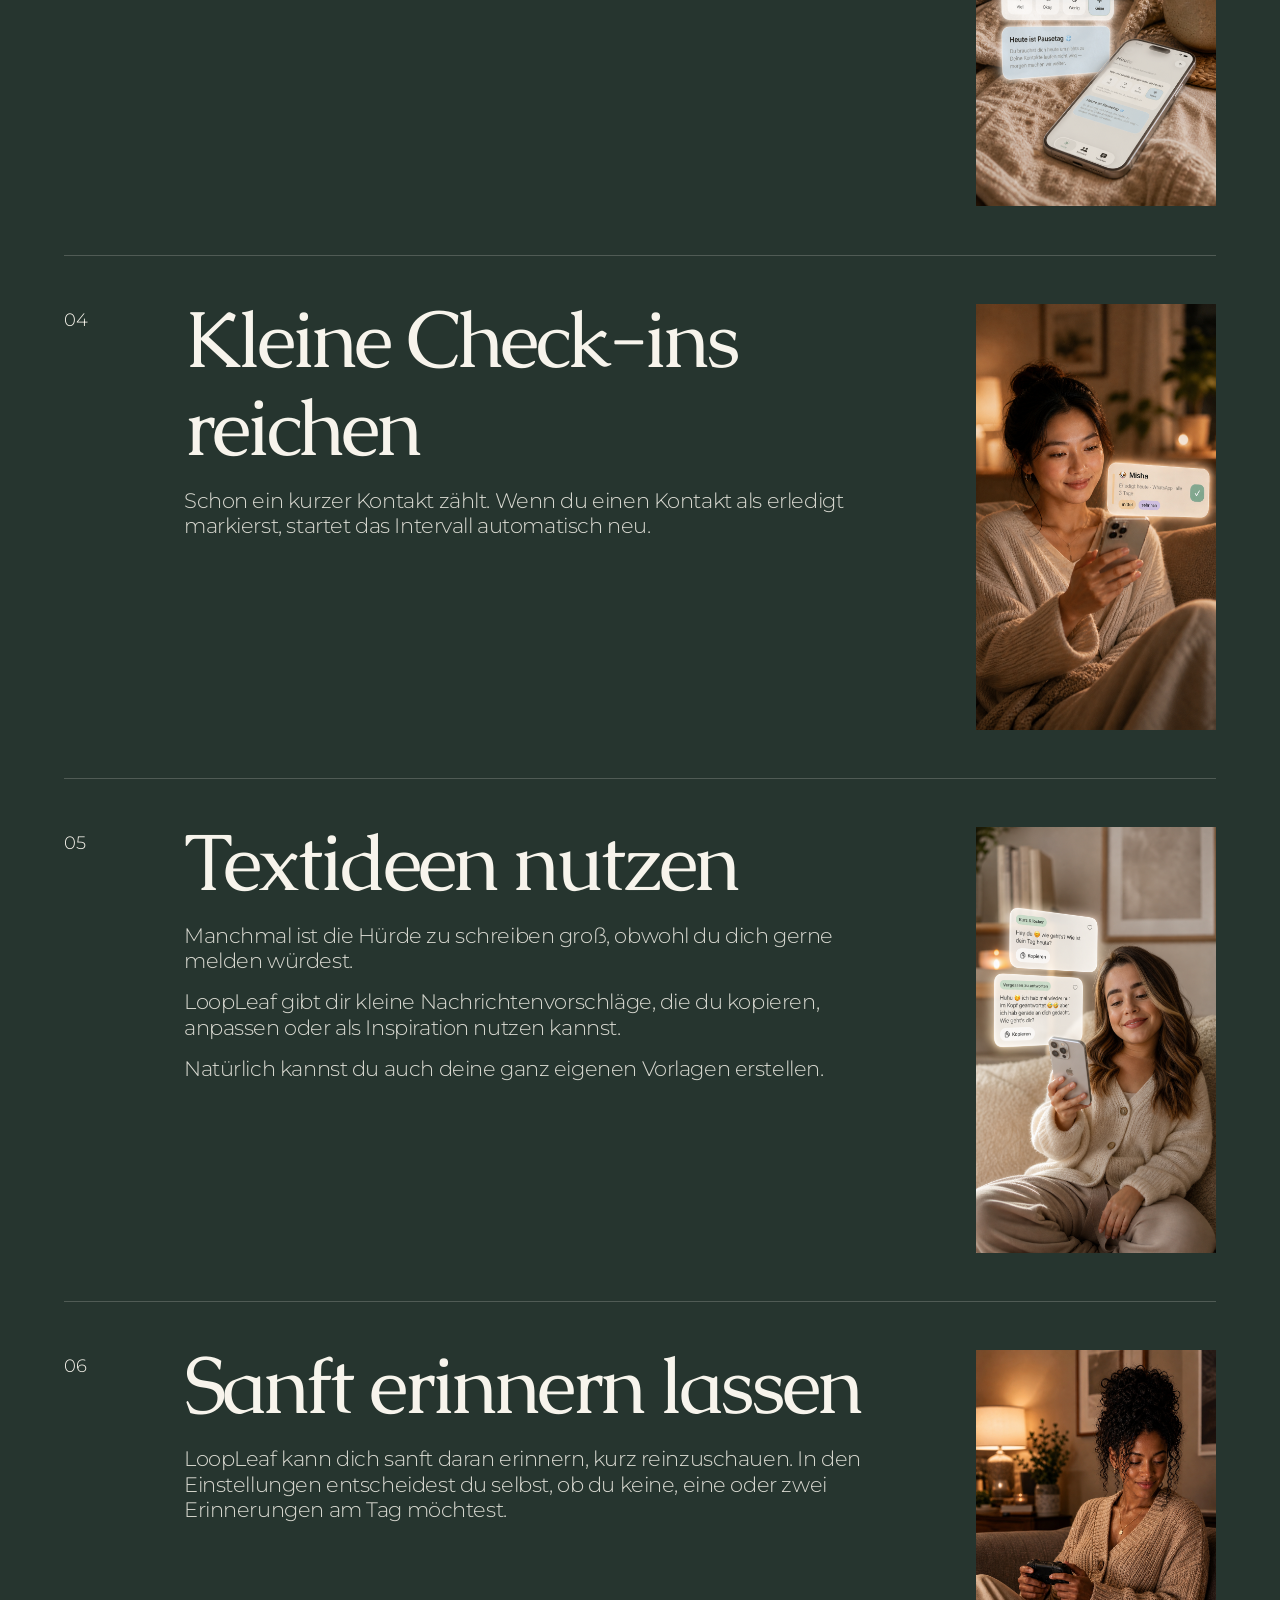
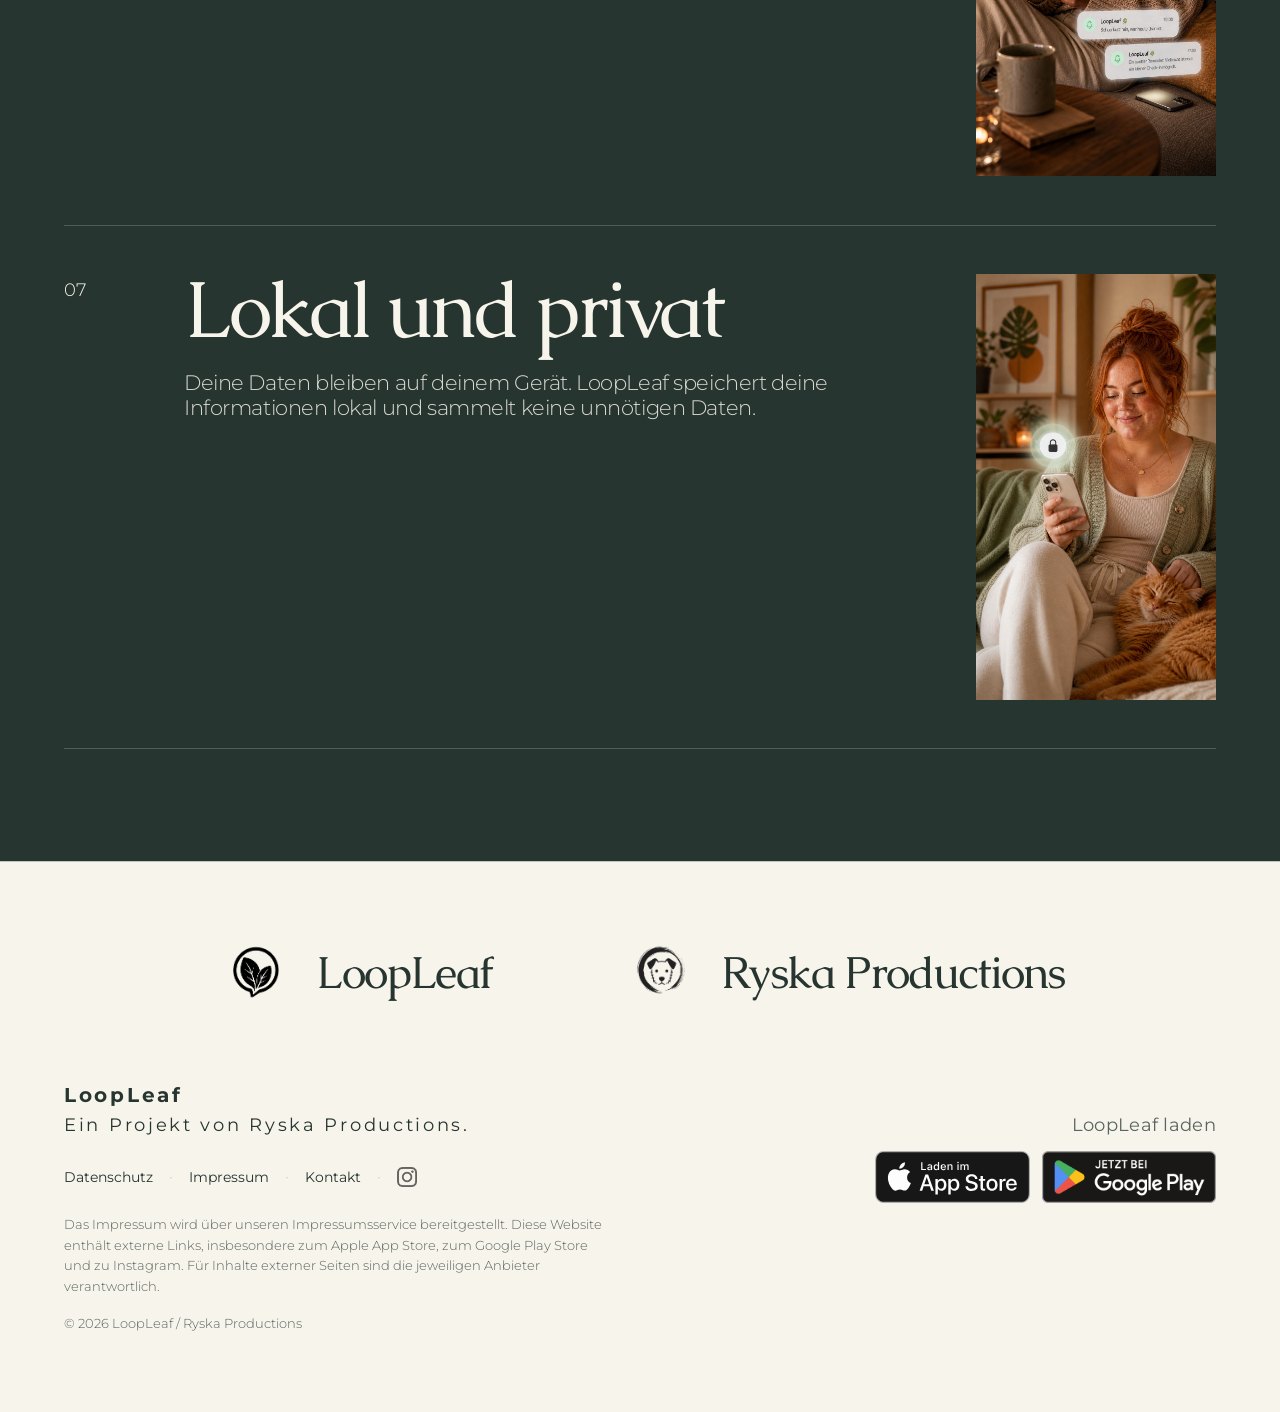
==== commit 8eccde7e: "Update news page and add Google Play badges" ====
--- a/index.html
+++ b/index.html
@@ -86,7 +86,7 @@
             mit Sortierung nach Tagesenergie, freundlichen Erinnerungen und
             lokal gespeicherten Daten.
           </p>
-          <span class="hero-badge">LoopLeaf für iOS ist da · Android folgt bald</span>
+          <span class="hero-badge">LoopLeaf ist da – für iOS und Android</span>
           <div class="hero-store-badges">
             <a
               href="https://apps.apple.com/de/app/loopleaf/id6767885278"
@@ -99,6 +99,19 @@
                 src="assets/icons/Download_on_App_Store/Black_lockup/SVG/Download_on_the_App_Store_Badge_DE_RGB_blk_092917.svg"
                 alt="Download im App Store"
                 class="store-badge"
+              >
+            </a>
+            <a
+              href="https://play.google.com/store/apps/details?id=com.ryska.loopleaf&amp;hl=de&amp;gl=DE"
+              target="_blank"
+              rel="noopener noreferrer"
+              referrerpolicy="no-referrer"
+              aria-label="LoopLeaf bei Google Play öffnen"
+            >
+              <img
+                src="assets/icons/GetItOnGooglePlay_Badge_Web_color_German.png"
+                alt="Jetzt bei Google Play"
+                class="store-badge store-badge--play"
               >
             </a>
           </div>
@@ -375,6 +388,19 @@
                 class="store-badge store-badge--footer"
               >
             </a>
+            <a
+              href="https://play.google.com/store/apps/details?id=com.ryska.loopleaf&amp;hl=de&amp;gl=DE"
+              target="_blank"
+              rel="noopener noreferrer"
+              referrerpolicy="no-referrer"
+              aria-label="LoopLeaf bei Google Play öffnen"
+            >
+              <img
+                src="assets/icons/GetItOnGooglePlay_Badge_Web_color_German.png"
+                alt="Jetzt bei Google Play"
+                class="store-badge store-badge--footer store-badge--play-footer"
+              >
+            </a>
           </div>
         </div>
 
--- a/css/styles.css
+++ b/css/styles.css
@@ -564,19 +564,48 @@
   display: block;
 }
 
-/* App Store Badge im Footer */
+/* Store-Badges im Footer – gemeinsame Download-Gruppe */
 .footer-store-badges {
   display: flex;
   flex-direction: column;
-  gap: 0.5rem;
+  align-items: flex-start;   /* Mobile: linksbündig, konsistent mit übrigem Footer */
+  gap: 0.6rem;
+}
+
+/* Tablet: weiterhin untereinander, aber rechtsbündig zur rechten Spalte */
+@media (min-width: 768px) {
+  .footer-store-badges {
+    align-items: flex-end;
+  }
+}
+
+/* Desktop: nebeneinander, rechtsbündig; umbrechen bei Bedarf */
+@media (min-width: 1024px) {
+  .footer-store-badges {
+    flex-direction: row;
+    flex-wrap: wrap;
+    align-items: center;
+    justify-content: flex-end;
+    gap: 0.5rem 0.75rem;
+  }
 }
 
 .store-badge--footer {
-  width: 155px;
   height: auto;
   display: block;
   opacity: 0.9;
   transition: opacity var(--transition-fast);
+}
+
+/* Breiten parent-gescopt (Spezifität 0,2,0) → immun gegen die Hero-Regel
+   `.store-badge { width: 230px }`. Höhengleich: App Store 155px ≈ 52px hoch,
+   Google Play 174px ≈ 52px hoch (Ratio 3,366:1). */
+.footer-store-badges .store-badge--footer {
+  width: 155px;
+}
+
+.footer-store-badges .store-badge--play-footer {
+  width: 174px;
 }
 
 .store-badge--footer:hover {
@@ -698,6 +727,7 @@
   .footer-nav a,
   .footer-social-link,
   .store-badge,
+  .store-badge--play,
   .store-badge--footer {
     transition: none;
   }
@@ -783,10 +813,24 @@
   }
 }
 
-/* App Store Badge im Hero */
+/* Store-Badges im Hero – gemeinsame Download-Gruppe */
 .hero-store-badges {
   margin-top: 0;
   margin-bottom: 0;
+  display: flex;
+  flex-direction: column;
+  align-items: center;
+  gap: 0.9rem;
+}
+
+/* Ab Tablet: Badges nebeneinander, zentriert; umbrechen bei Bedarf */
+@media (min-width: 640px) {
+  .hero-store-badges {
+    flex-direction: row;
+    flex-wrap: wrap;
+    justify-content: center;
+    gap: 1rem 1.25rem;
+  }
 }
 
 .store-badge {
@@ -797,6 +841,12 @@
   transition: opacity var(--transition-fast);
 }
 
+/* Google-Play-Badge: höhengleich zum App-Store-Badge (Ratio 3,366:1
+   vs. 2,99:1 → etwas breiter bei gleicher sichtbarer Button-Höhe). */
+.store-badge--play {
+  width: 214px;
+}
+
 .store-badge:hover {
   opacity: 1;
 }
@@ -804,6 +854,10 @@
 @media (min-width: 1024px) {
   .store-badge {
     width: 230px;
+  }
+
+  .store-badge--play {
+    width: 259px;
   }
 }
 
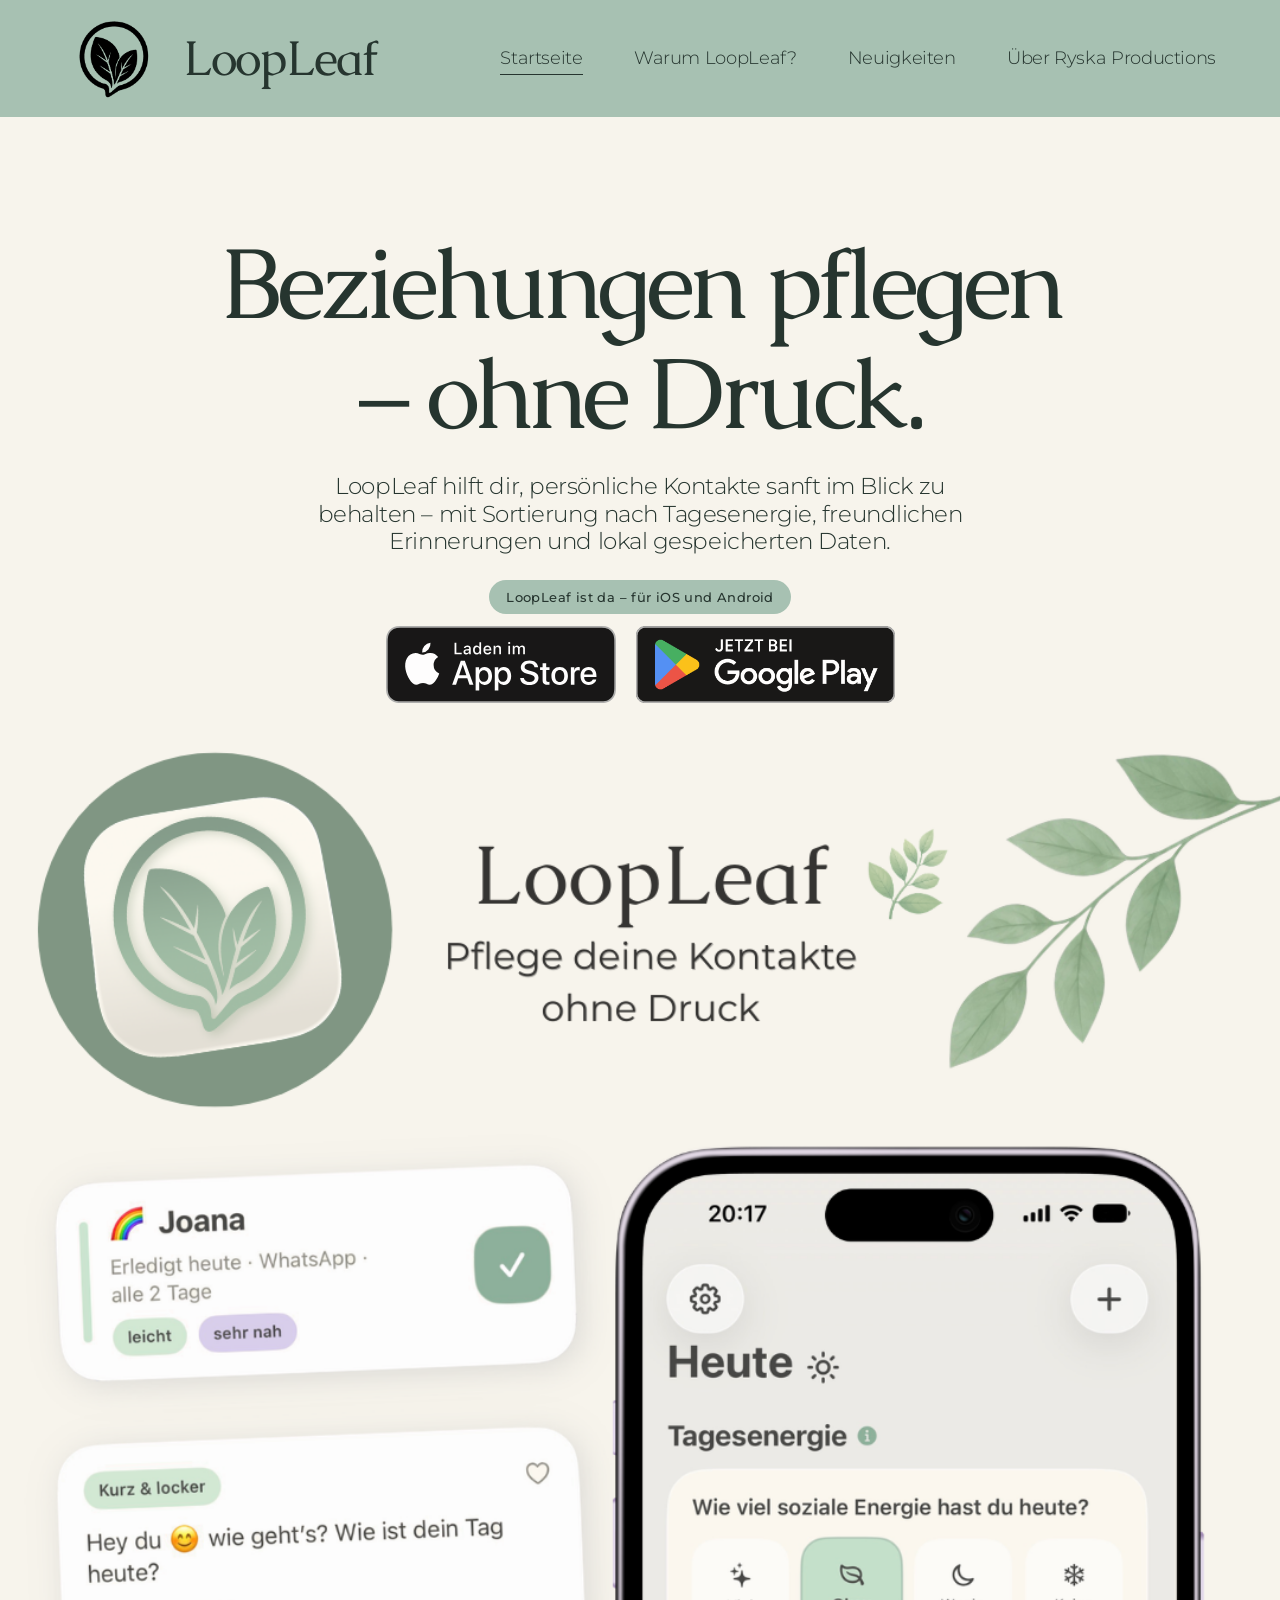
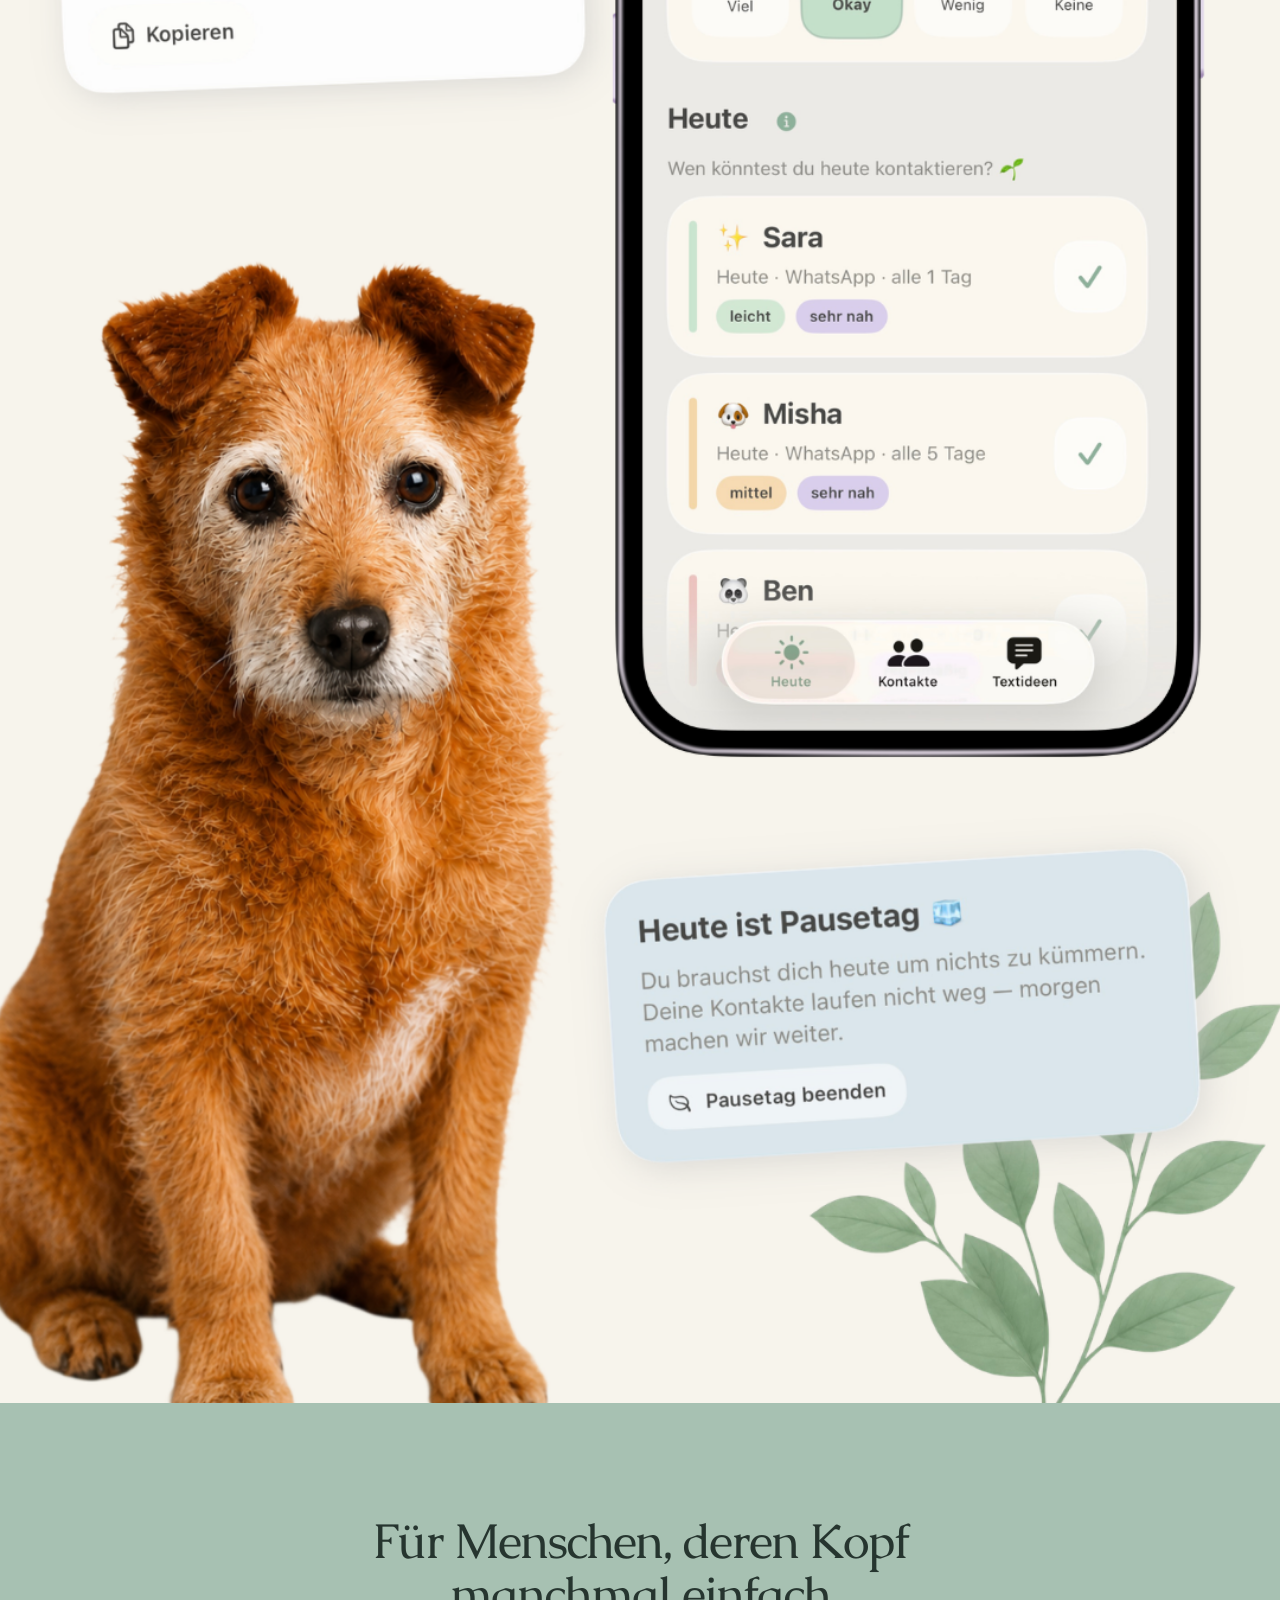
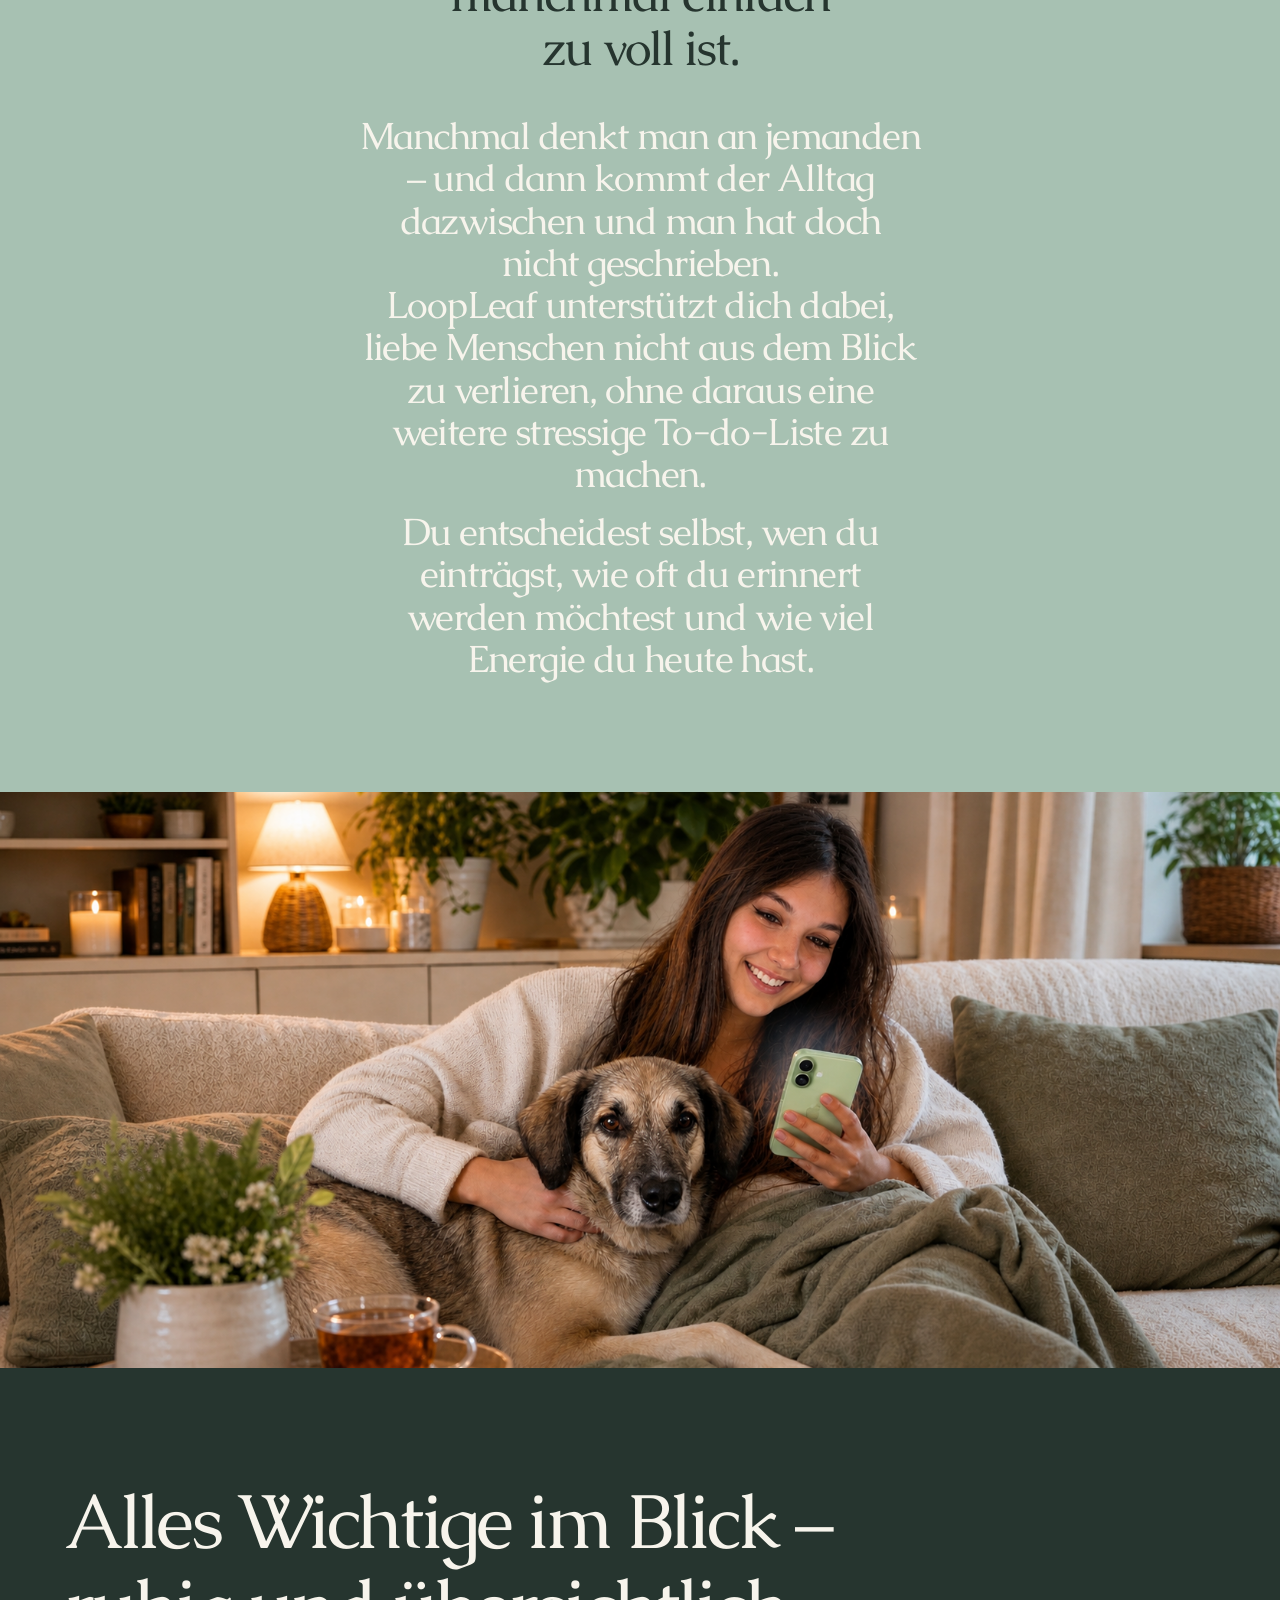
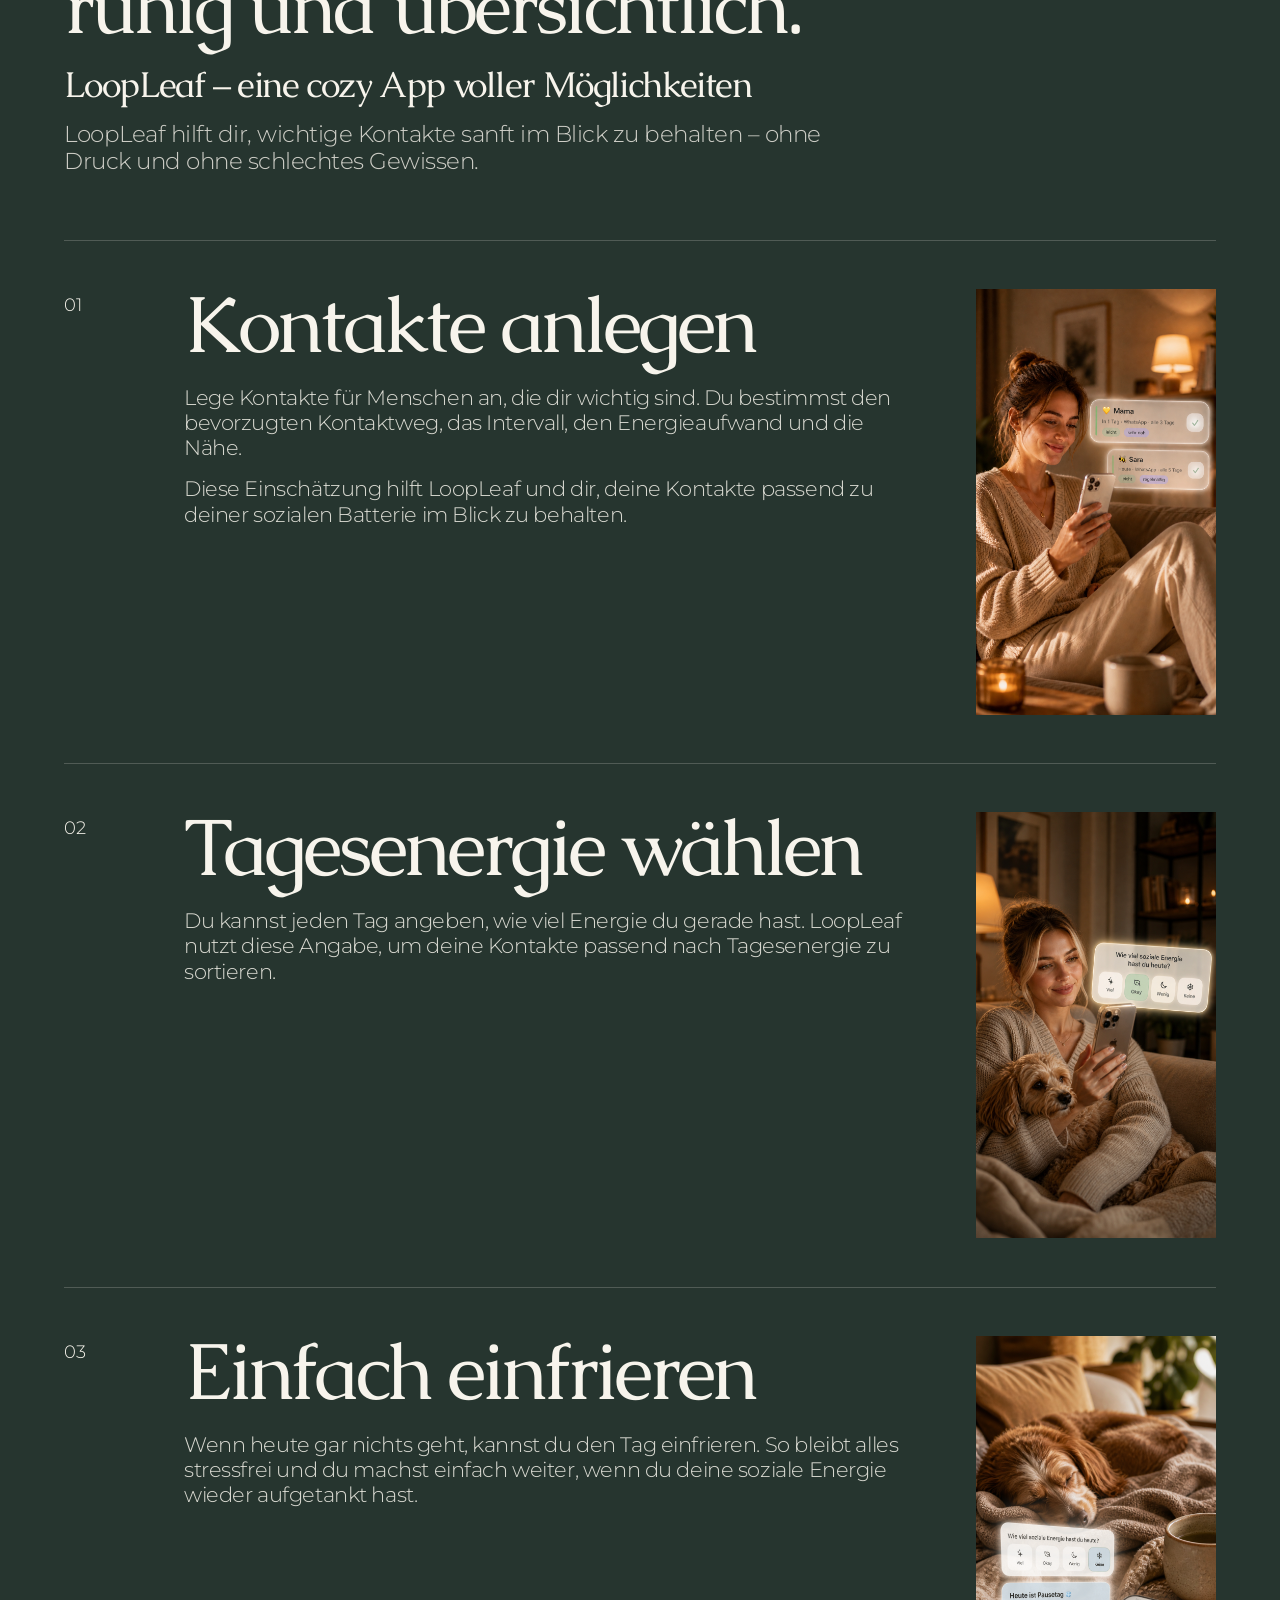
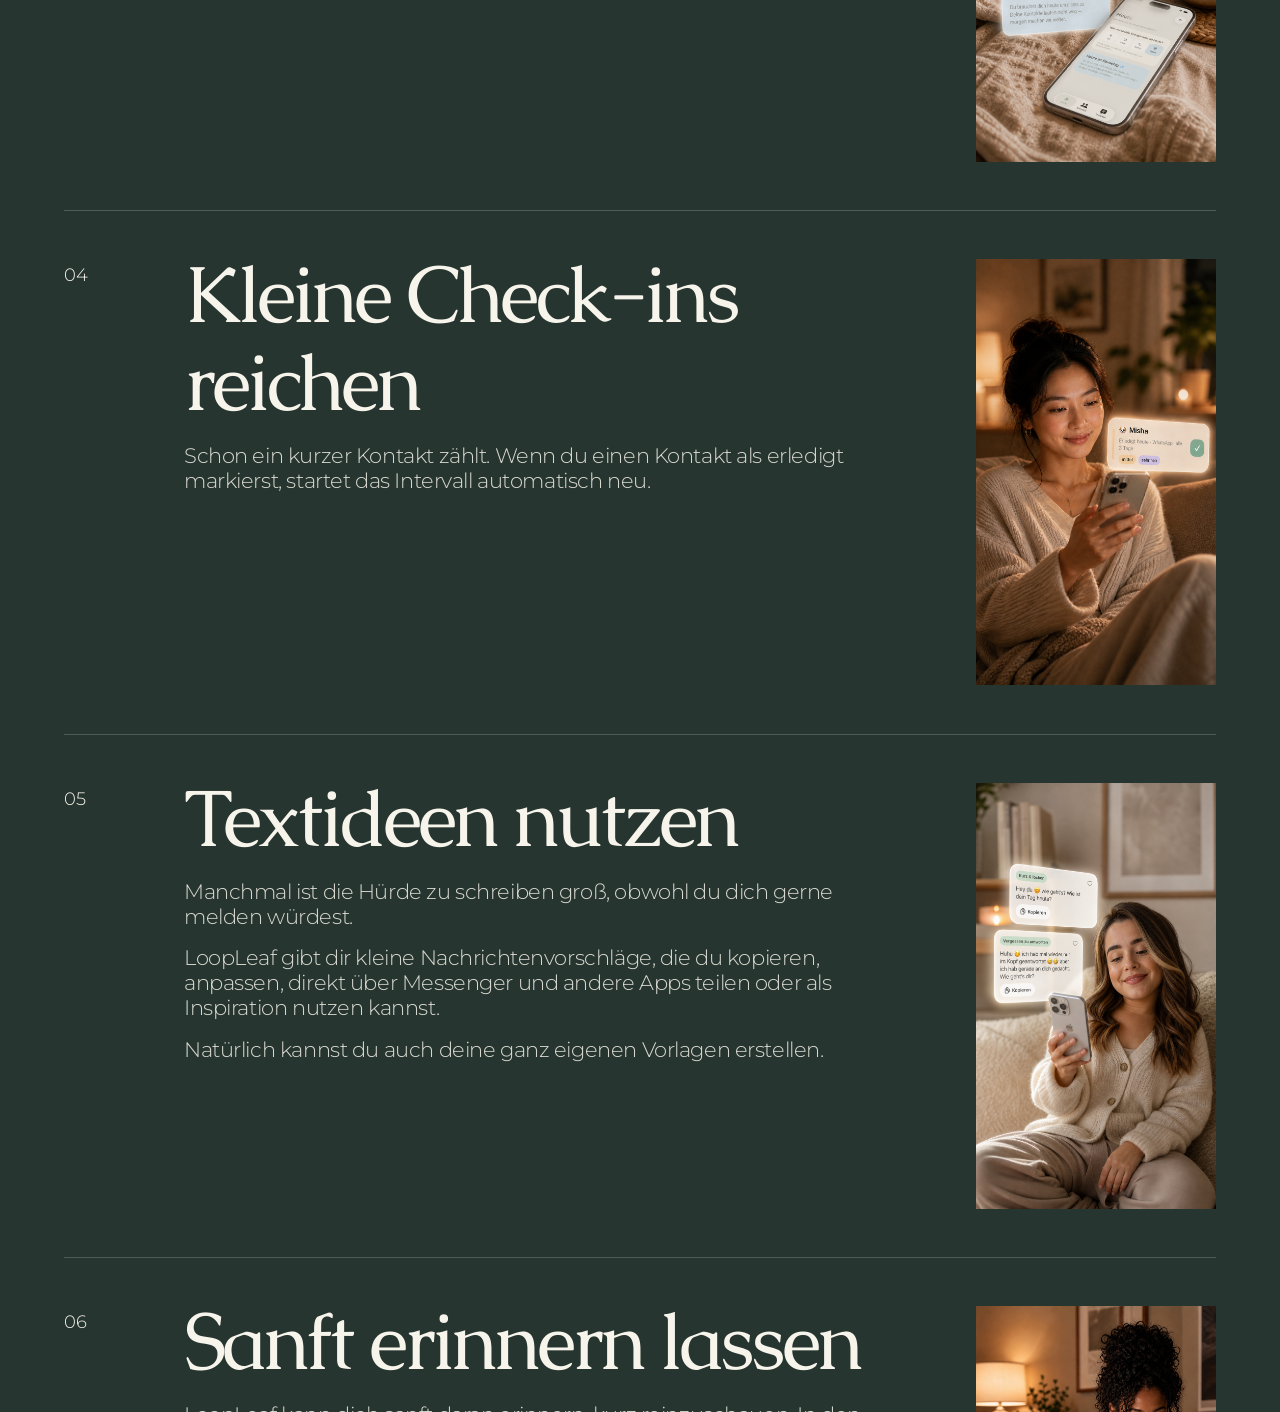
==== commit 14040613: "Update news page and privacy" ====
--- a/index.html
+++ b/index.html
@@ -259,7 +259,8 @@
               </p>
               <p>
                 LoopLeaf gibt dir kleine Nachrichtenvorschläge, die du kopieren,
-                anpassen oder als Inspiration nutzen kannst.
+                anpassen, direkt über Messenger und andere Apps teilen oder als
+                Inspiration nutzen kannst.
               </p>
               <p>
                 Natürlich kannst du auch deine ganz eigenen Vorlagen erstellen.
--- a/css/styles.css
+++ b/css/styles.css
@@ -2053,6 +2053,11 @@
   max-width: none;
 }
 
+/* Abstand zwischen mehreren Absätzen innerhalb derselben News-Karte */
+.news-card__text + .news-card__text {
+  margin-top: var(--space-sm);
+}
+
 /* Desktop ab 768 px: Bild links, Text rechts */
 @media (min-width: 768px) {
   .news-card {
